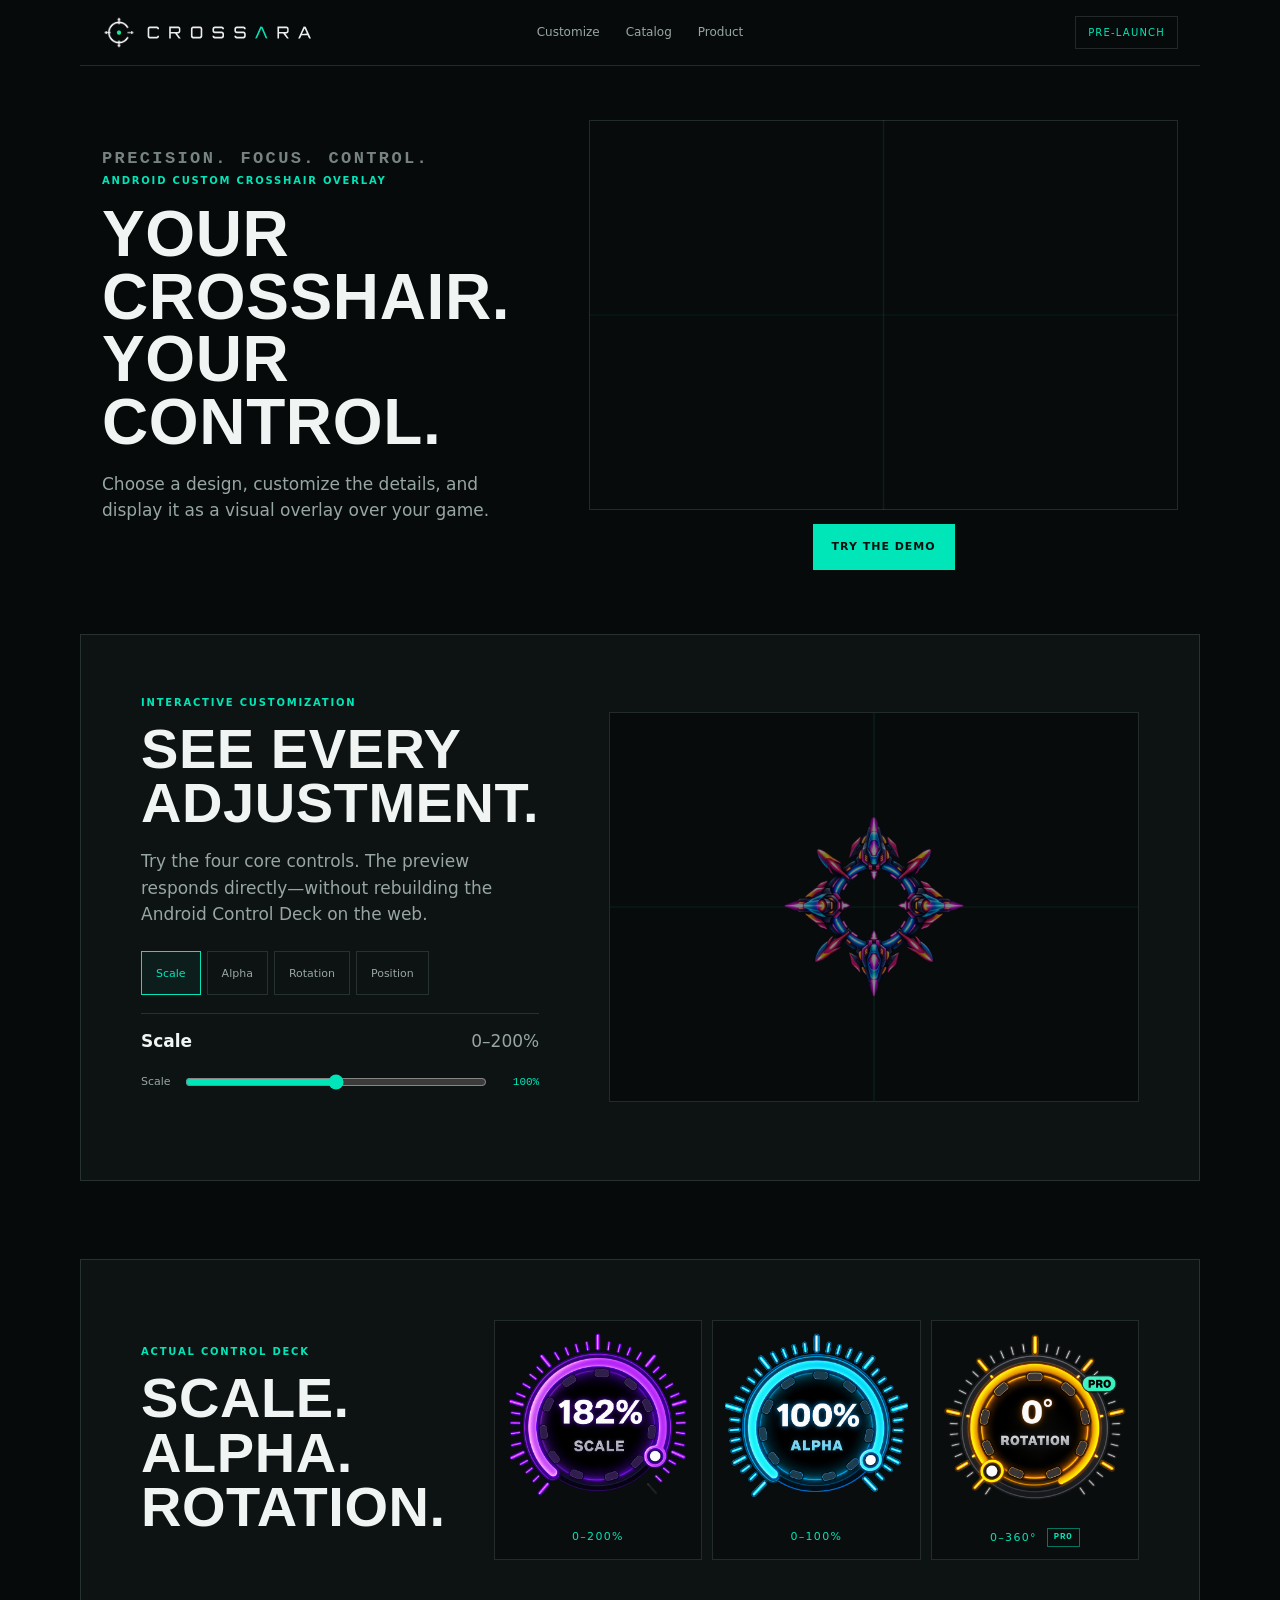
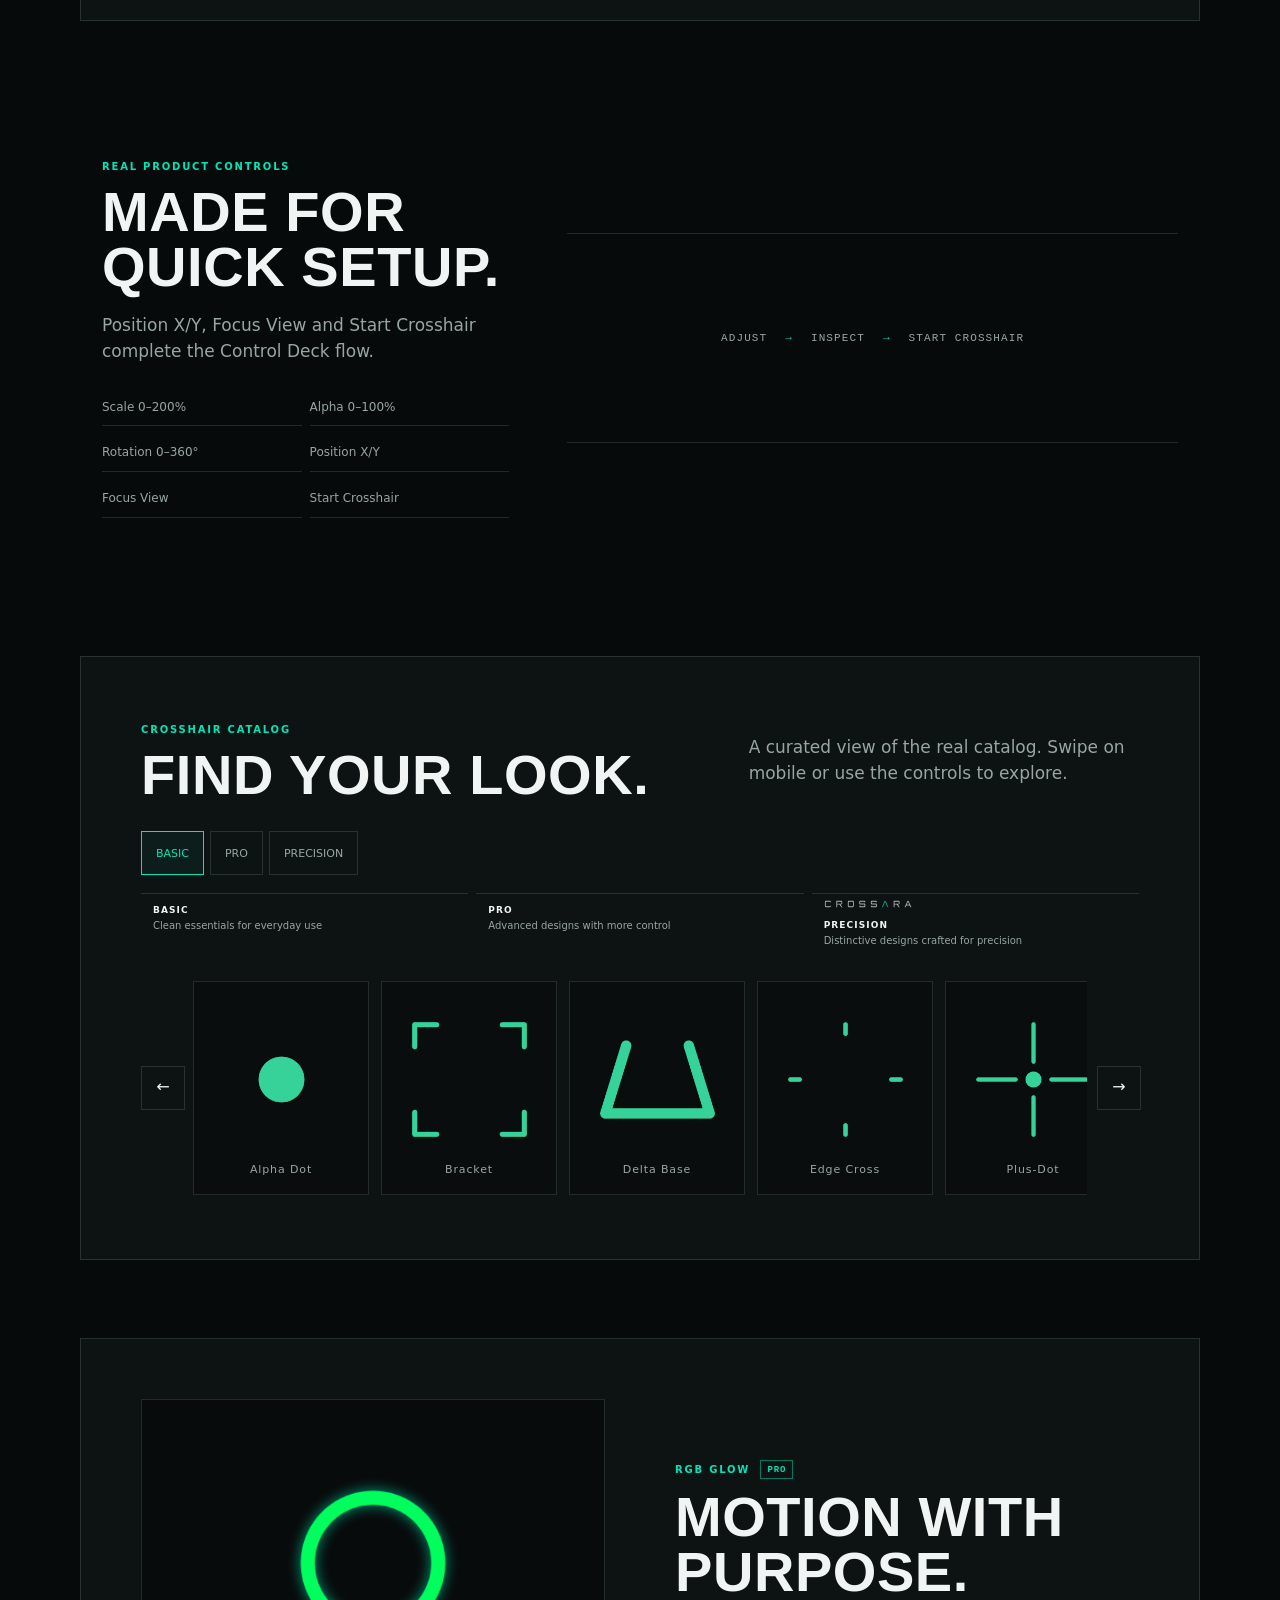
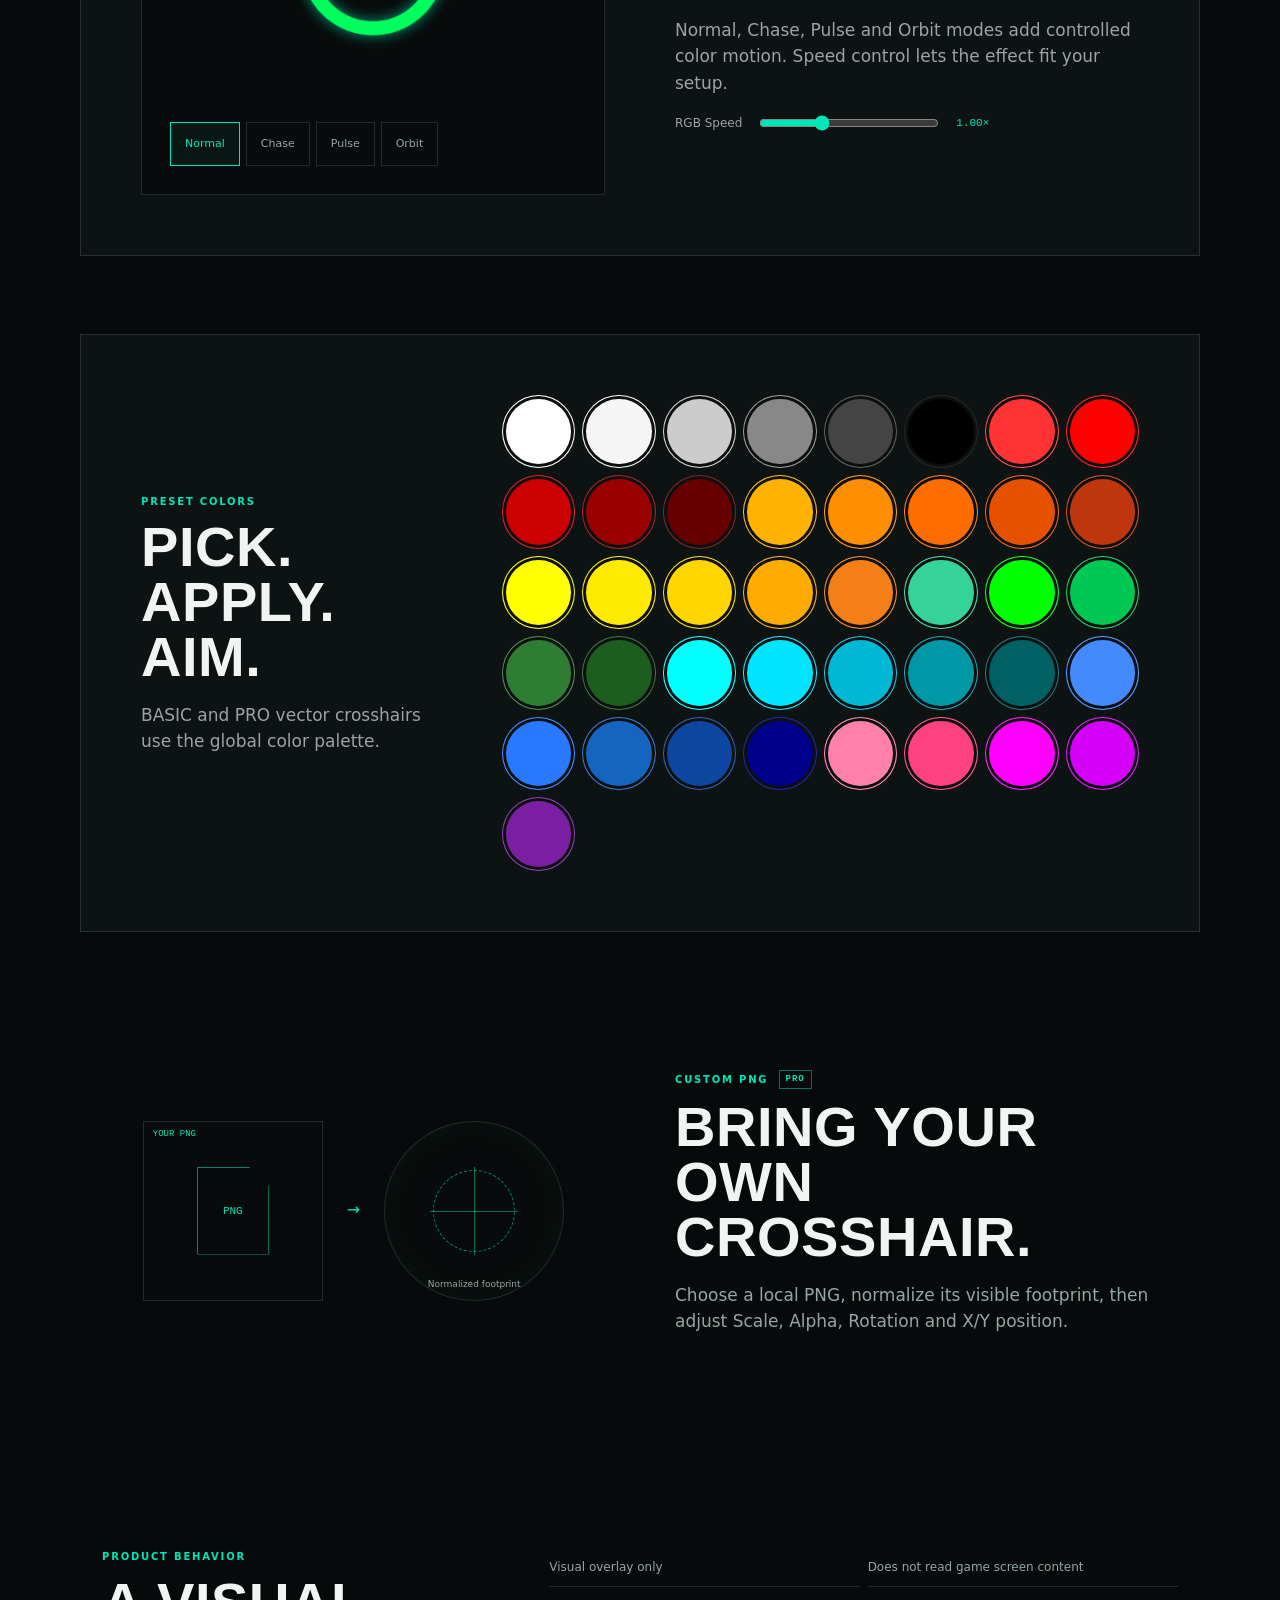
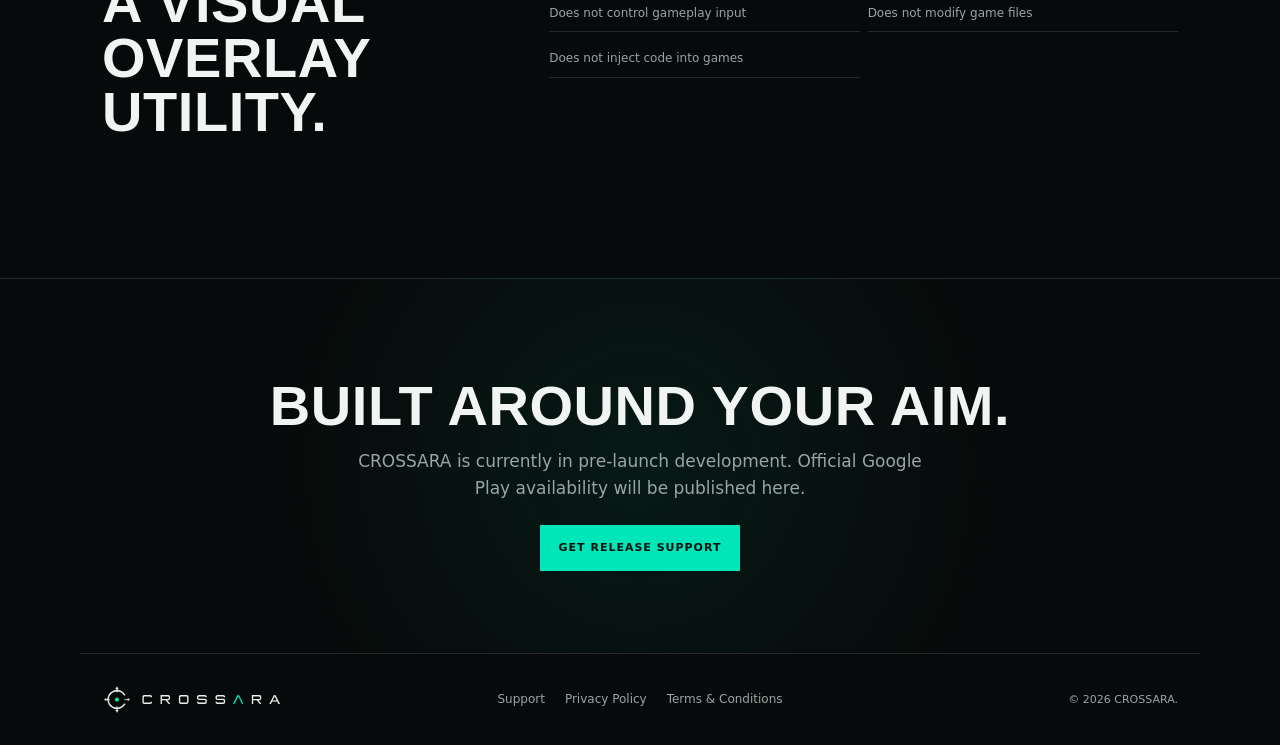
==== index.html @ eb6c9211 "Match catalog microcopy to app and add Precision brand accent" ====
<!doctype html><html lang="en"><head><meta charset="utf-8"><meta name="viewport" content="width=device-width,initial-scale=1"><meta name="description" content="CROSSARA is an Android custom crosshair overlay with BASIC, PRO and PRECISION designs, visual customization, RGB Glow and Custom PNG support."><meta name="theme-color" content="#070a0a"><meta property="og:title" content="CROSSARA — Custom crosshair overlay for Android"><meta property="og:description" content="Choose a crosshair. Customize it. Display it as an Android visual overlay."><meta property="og:type" content="website"><meta property="og:url" content="https://crossara.app/"><meta property="og:image" content="https://crossara.app/assets/crossara-og-1200x630.png"><link rel="canonical" href="https://crossara.app/"><link rel="icon" href="assets/crossara-favicon.svg" type="image/svg+xml"><link rel="apple-touch-icon" href="assets/crossara-favicon-180.png"><link rel="stylesheet" href="assets/site.css"><style>.tier-guide .precision-tier{position:relative;padding-top:25px}.tier-guide .precision-tier .precision-mini-wordmark{position:absolute;top:6px;left:12px;width:88px;height:auto;opacity:.72;filter:none}@media(max-width:600px){.tier-guide .precision-tier{padding-top:28px;align-items:baseline}.tier-guide .precision-tier .precision-mini-wordmark{top:6px;left:4px;width:82px}}</style><script src="assets/site.js" defer></script><title>CROSSARA — Android Custom Crosshair Overlay</title></head><body>
<a class="skip-link" href="#main">Skip to content</a><header class="site-header"><a class="brand" href="index.html" aria-label="CROSSARA home"><img class="app-icon" src="assets/crossara-app-icon-512.png" alt=""><img src="assets/crossara-navbar-wordmark.svg" alt="CROSSARA"></a><nav aria-label="Main navigation"><a href="#demo">Customize</a><a href="#catalog">Catalog</a><a href="#proof">Product</a></nav><a class="header-cta" href="#release">Pre-launch</a></header>
<main id="main"><section class="hero"><div class="hero-copy"><p class="brand-saying">Precision. Focus. Control.</p><p class="eyebrow">Android custom crosshair overlay</p><h1>Your crosshair.<br>Your control.</h1><p>Choose a design, customize the details, and display it as a visual overlay over your game.</p></div><div class="hero-product"><div class="falling-stage motion-region" aria-label="A calm showcase of CROSSARA BASIC, PRO and PRECISION crosshairs"><img class="fall f1" src="assets/catalog/basic-alpha-dot.png" alt="Alpha Dot"><img class="fall f2" src="assets/catalog/pro-aero-chevron.png" alt="Aero-Chevron"><img class="fall precision-fall f3" src="assets/showcase/precision-astra-256.png" alt="Astra"><img class="fall f4" src="assets/catalog/basic-bracket.png" alt="Bracket"><img class="fall f5" src="assets/catalog/pro-chrome-ring.png" alt="Chrome Ring"><img class="fall f6" src="assets/catalog/basic-edge-cross.png" alt="Edge Cross"><img class="fall precision-fall f7" src="assets/showcase/precision-arcus-256.png" alt="Arcus"><img class="fall f8" src="assets/catalog/pro-compass.png" alt="Compass"><img class="fall f9" src="assets/catalog/basic-plus-dot.png" alt="Plus-Dot"><img class="fall f10" src="assets/catalog/pro-diamond-flux.png" alt="Diamond Flux"><img class="fall precision-fall f11" src="assets/showcase/precision-pulse-256.png" alt="Pulse"><img class="fall f12" src="assets/catalog/basic-reflex-ring.png" alt="Reflex Ring"></div><a class="button hero-demo" href="#demo">Try the demo</a></div></section>

<section class="demo section" id="demo"><div class="section-copy"><p class="eyebrow">Interactive customization</p><h2>See every adjustment.</h2><p>Try the four core controls. The preview responds directly—without rebuilding the Android Control Deck on the web.</p><div class="demo-tabs" role="tablist" aria-label="Customization controls"><button class="active" data-demo="scale" role="tab" aria-selected="true">Scale</button><button data-demo="alpha" role="tab" aria-selected="false">Alpha</button><button data-demo="rotation" role="tab" aria-selected="false">Rotation</button><button data-demo="position" role="tab" aria-selected="false">Position</button></div><p class="demo-readout" aria-live="polite"><strong>Scale</strong><span class="demo-readout-actions"><span class="demo-readout-value">100%</span><button class="position-reset" type="button" hidden>RESET</button></span></p><div class="demo-controls"><label data-control="scale"><span>Scale</span><input type="range" min="0" max="200" value="100" aria-label="Crosshair scale"><output>100%</output></label><label data-control="alpha" hidden><span>Alpha</span><input type="range" min="0" max="100" value="50" aria-label="Crosshair alpha"><output>50%</output></label><label data-control="rotation" hidden><span>Rotation</span><input type="range" min="0" max="360" value="0" aria-label="Crosshair rotation"><output>0°</output></label><div class="position-controls" data-control="position" hidden aria-label="Crosshair position controls"><button data-move="up" aria-label="Move crosshair up">↑</button><button data-move="left" aria-label="Move crosshair left">←</button><button data-move="down" aria-label="Move crosshair down">↓</button><button data-move="right" aria-label="Move crosshair right">→</button></div></div></div><div class="demo-stage"><div class="demo-axis"></div><img id="demo-crosshair" src="assets/product/astra.png" alt="Astra crosshair customization preview"></div></section>

<section class="dial-showcase section" aria-labelledby="dial-title"><div><p class="eyebrow">Actual Control Deck</p><h2 id="dial-title">Scale. Alpha. Rotation.</h2></div><div class="proof-crops"><figure><img src="assets/product/control-scale.png" alt="CROSSARA Scale control" loading="lazy"><figcaption>0–200%</figcaption></figure><figure><img src="assets/product/control-alpha.png" alt="CROSSARA Alpha control" loading="lazy"><figcaption>0–100%</figcaption></figure><figure><img src="assets/product/control-rotation.png" alt="CROSSARA Rotation control" loading="lazy"><figcaption>0–360° <span class="tier-badge">PRO</span></figcaption></figure></div></section>

<section class="proof section" id="proof"><div class="proof-copy"><p class="eyebrow">Real product controls</p><h2>Made for quick setup.</h2><p>Position X/Y, Focus View and Start Crosshair complete the Control Deck flow.</p><ul><li>Scale 0–200%</li><li>Alpha 0–100%</li><li>Rotation 0–360°</li><li>Position X/Y</li><li>Focus View</li><li>Start Crosshair</li></ul></div><div class="setup-path" aria-label="Control Deck setup flow"><span>Adjust</span><i>→</i><span>Inspect</span><i>→</i><span>Start Crosshair</span></div></section>

<section class="catalog section" id="catalog"><div class="compact-head"><div><p class="eyebrow">Crosshair catalog</p><h2>Find your look.</h2></div><p>A curated view of the real catalog. Swipe on mobile or use the controls to explore.</p></div><div class="catalog-tabs" role="tablist" aria-label="Crosshair categories"><button class="active" data-family="basic" role="tab" aria-selected="true">BASIC</button><button data-family="pro" role="tab">PRO</button><button data-family="precision" role="tab">PRECISION</button></div><div class="tier-guide" aria-label="CROSSARA capability levels"><span><strong>BASIC</strong> Clean essentials for everyday use</span><span><strong>PRO</strong> Advanced designs with more control</span><span class="precision-tier"><img class="precision-mini-wordmark" src="assets/crossara-navbar-wordmark.svg" alt="" aria-hidden="true"><strong>PRECISION</strong> Distinctive designs crafted for precision</span></div><div class="gallery-shell"><button class="gallery-arrow prev" aria-label="Previous crosshair">←</button><div class="gallery" id="gallery" tabindex="0"></div><button class="gallery-arrow next" aria-label="Next crosshair">→</button></div></section>

<section class="rgb section"><div class="rgb-preview motion-region"><div class="rgb-orbit" data-mode="normal"><canvas class="rgb-canvas" width="192" height="192" role="img" aria-label="PRO Chrome Ring demonstrating RGB Normal mode"></canvas></div><div class="mode-list" aria-label="RGB Glow modes"><button class="active" data-rgb="normal">Normal</button><button data-rgb="chase">Chase</button><button data-rgb="pulse">Pulse</button><button data-rgb="orbit">Orbit</button></div></div><div class="section-copy"><p class="eyebrow">RGB Glow <span class="tier-badge">PRO</span></p><h2>Motion with purpose.</h2><p>Normal, Chase, Pulse and Orbit modes add controlled color motion. Speed control lets the effect fit your setup.</p><label class="speed">RGB Speed <input type="range" min="50" max="200" step="25" value="100" aria-label="RGB animation speed"><output>1.00×</output></label></div></section>

<section class="palette section"><div class="section-copy"><p class="eyebrow">Preset Colors</p><h2>Pick. Apply. Aim.</h2><p>BASIC and PRO vector crosshairs use the global color palette.</p></div><div class="palette-grid" aria-label="CROSSARA preset color palette"></div></section>

<section class="custom section"><div class="custom-visual"><div class="png-frame"><span>YOUR PNG</span><div class="png-file" aria-hidden="true">PNG</div></div><span class="transfer">→</span><div class="overlay-frame"><div class="footprint" aria-hidden="true"></div><span>Normalized footprint</span></div></div><div class="section-copy"><p class="eyebrow">Custom PNG <span class="tier-badge">PRO</span></p><h2>Bring your own crosshair.</h2><p>Choose a local PNG, normalize its visible footprint, then adjust Scale, Alpha, Rotation and X/Y position.</p></div></section>

<section class="trust section"><div><p class="eyebrow">Product behavior</p><h2>A visual overlay utility.</h2></div><ul><li>Visual overlay only</li><li>Does not read game screen content</li><li>Does not control gameplay input</li><li>Does not modify game files</li><li>Does not inject code into games</li></ul></section>
<section class="release" id="release"><h2>Built around your aim.</h2><p>CROSSARA is currently in pre-launch development. Official Google Play availability will be published here.</p><a class="button" href="support.html">Get release support</a></section></main>
<footer class="site-footer"><a class="footer-brand" href="index.html" aria-label="CROSSARA home"><img class="app-icon" src="assets/crossara-app-icon-512.png" alt=""><img src="assets/crossara-navbar-wordmark.svg" alt="CROSSARA"></a><div><a href="support.html">Support</a><a href="privacy.html">Privacy Policy</a><a href="terms.html">Terms &amp; Conditions</a></div><p>© 2026 CROSSARA.</p></footer></body></html>
---- assets/site.css ----
:root{color-scheme:dark;--bg:#070a0a;--panel:#0d1212;--panel2:#111818;--mint:#00e6b8;--text:#f0f5f4;--muted:#98a6a3;--line:rgba(214,255,247,.13);--max:1120px}*{box-sizing:border-box}html{scroll-behavior:smooth}body{margin:0;background:var(--bg);color:var(--text);font-family:ui-sans-serif,system-ui,-apple-system,"Segoe UI",sans-serif;line-height:1.55}body:before{content:"";position:fixed;inset:0;pointer-events:none;opacity:.2;background-image:linear-gradient(rgba(255,255,255,.016) 1px,transparent 1px),linear-gradient(90deg,rgba(255,255,255,.016) 1px,transparent 1px);background-size:56px 56px}a{color:inherit}.skip-link{position:absolute;left:-999px;top:10px;background:var(--mint);color:#03110d;padding:9px 12px;z-index:30}.skip-link:focus{left:10px}.site-header{height:66px;max-width:var(--max);margin:auto;padding:0 22px;display:grid;grid-template-columns:1fr auto 1fr;align-items:center;border-bottom:1px solid var(--line);position:relative;z-index:10}.brand{display:flex;width:max-content}.brand img{width:166px}.site-header nav{display:flex;gap:26px}.site-header nav a,.site-footer a{text-decoration:none;color:var(--muted);font-size:12px}.site-header nav a:hover,.site-footer a:hover{color:var(--mint)}.header-cta{justify-self:end;text-decoration:none;border:1px solid var(--line);padding:8px 12px;font-size:10px;text-transform:uppercase;letter-spacing:.12em;color:var(--mint)}main{overflow:hidden}.hero{max-width:var(--max);margin:auto;padding:54px 22px 64px;display:grid;grid-template-columns:.85fr 1.15fr;gap:52px;align-items:center}.hero-copy{max-width:500px}.eyebrow{margin:0 0 11px;color:var(--mint);font-size:10px;font-weight:800;letter-spacing:.18em;text-transform:uppercase}.hero h1,.section h2,.release h2,.legal-hero h1{margin:0;font-family:"Arial Narrow",Impact,ui-sans-serif,sans-serif;text-transform:uppercase;line-height:.98;letter-spacing:.01em}.hero h1{font-size:clamp(44px,5vw,68px)}.hero-copy>p:not(.eyebrow),.section-copy>p:not(.eyebrow),.compact-head>p,.proof-copy>p:not(.eyebrow),.release>p{color:var(--muted);font-size:17px}.button{display:inline-flex;min-height:46px;align-items:center;justify-content:center;background:var(--mint);color:#04110e;text-decoration:none;padding:0 19px;font-size:11px;font-weight:850;text-transform:uppercase;letter-spacing:.09em}.hero-product{position:relative;min-height:450px;display:grid;place-items:center}.target-grid{position:absolute;inset:2%;border:1px solid var(--line);background:linear-gradient(90deg,transparent 49.8%,rgba(0,230,184,.16) 50%,transparent 50.2%),linear-gradient(transparent 49.8%,rgba(0,230,184,.16) 50%,transparent 50.2%)}.target-grid:before,.target-grid:after{content:"";position:absolute;border:1px solid rgba(0,230,184,.12);border-radius:50%;inset:13%}.target-grid:after{inset:31%}.hero-product img{width:min(68%,370px);z-index:1;filter:drop-shadow(0 0 20px rgba(70,242,255,.15))}.hero-product span{position:absolute;left:7%;bottom:6%;font:10px ui-monospace,monospace;letter-spacing:.15em;color:var(--mint)}.section{max-width:var(--max);margin:0 auto 96px;padding:66px;border:1px solid var(--line);background:var(--panel)}.section h2,.release h2{font-size:clamp(34px,4.5vw,56px)}.demo{display:grid;grid-template-columns:.85fr 1.15fr;gap:70px;align-items:center}.demo-tabs,.catalog-tabs,.mode-list{display:flex;gap:6px;flex-wrap:wrap;margin-top:24px}button{font:inherit}.demo-tabs button,.catalog-tabs button,.mode-list button{min-height:42px;border:1px solid var(--line);background:transparent;color:var(--muted);padding:0 14px;font-size:11px;cursor:pointer}.demo-tabs button.active,.catalog-tabs button.active,.mode-list button.active{border-color:var(--mint);color:var(--mint);background:rgba(0,230,184,.05)}.demo-readout{display:flex;justify-content:space-between;border-top:1px solid var(--line);padding-top:14px;margin-top:18px;color:var(--muted);font-size:12px}.demo-readout strong{color:var(--text)}.demo-stage{height:390px;position:relative;display:grid;place-items:center;background:#080b0b;border:1px solid var(--line);overflow:hidden}.demo-axis{position:absolute;inset:0;background:linear-gradient(90deg,transparent 49.8%,rgba(0,230,184,.13) 50%,transparent 50.2%),linear-gradient(transparent 49.8%,rgba(0,230,184,.13) 50%,transparent 50.2%)}.demo-stage img{width:180px;z-index:1;transition:transform .6s ease,opacity .5s ease}.demo-stage img.demo-scale{transform:scale(1.42)}.demo-stage img.demo-alpha{opacity:.28}.demo-stage img.demo-rotation{transform:rotate(135deg)}.demo-stage img.demo-position{transform:translate(70px,-52px)}.compact-head{display:grid;grid-template-columns:1fr .7fr;gap:50px;align-items:end}.catalog-tabs{margin:28px 0 18px}.gallery-shell{display:grid;grid-template-columns:42px 1fr 42px;gap:10px;align-items:center}.gallery{display:flex;gap:12px;overflow-x:auto;scroll-snap-type:x mandatory;scrollbar-width:none;padding:4px}.gallery::-webkit-scrollbar{display:none}.crosshair-card{flex:0 0 180px;height:220px;scroll-snap-align:start;display:grid;grid-template-rows:1fr auto;place-items:center;background:#090d0d;border:1px solid var(--line);padding:18px;transition:border-color .2s}.crosshair-card:hover,.crosshair-card:focus-within{border-color:rgba(0,230,184,.55)}.crosshair-card img{width:135px;height:135px;object-fit:contain}.crosshair-card span{font-size:11px;letter-spacing:.08em;color:var(--muted)}.gallery-arrow{width:42px;height:42px;border:1px solid var(--line);background:transparent;color:var(--text);cursor:pointer}.gallery-arrow:hover{border-color:var(--mint);color:var(--mint)}.proof{display:grid;grid-template-columns:.75fr 1.25fr;gap:58px;align-items:center}.proof-copy ul,.trust ul{list-style:none;padding:0;margin:24px 0 0;display:grid;grid-template-columns:repeat(2,1fr);gap:8px}.proof-copy li,.trust li{padding:9px 0;border-bottom:1px solid var(--line);font-size:12px;color:var(--muted)}.proof-crops{display:grid;grid-template-columns:repeat(3,1fr);gap:10px}.proof-crops figure{margin:0;background:#090d0d;border:1px solid var(--line);padding:12px;text-align:center}.proof-crops img{width:100%;aspect-ratio:1;object-fit:cover}.proof-crops figcaption{font-size:10px;letter-spacing:.12em;text-transform:uppercase;color:var(--muted);margin-top:5px}.rgb,.custom{display:grid;grid-template-columns:1fr 1fr;gap:70px;align-items:center}.rgb-preview{background:#080b0b;border:1px solid var(--line);padding:28px}.rgb-orbit{--speed:3s;height:270px;display:grid;place-items:center}.rgb-orbit img{width:170px;filter:drop-shadow(0 0 10px var(--mint))}.rgb-orbit[data-mode=pulse] img{animation:pulse var(--speed) ease-in-out infinite}.rgb-orbit[data-mode=orbit] img{animation:orbit var(--speed) linear infinite}.rgb-orbit[data-mode=chase] img{animation:chase var(--speed) linear infinite}.speed{display:flex;gap:15px;align-items:center;color:var(--muted);font-size:12px}.speed input{accent-color:var(--mint);width:180px}.custom-visual{min-height:260px;display:flex;align-items:center;justify-content:center;gap:24px}.png-frame,.overlay-frame{width:180px;height:180px;border:1px solid var(--line);display:grid;place-items:center;position:relative;background:#080b0b}.png-frame>span{position:absolute;left:9px;top:7px;color:var(--mint);font:9px ui-monospace,monospace}.png-frame img,.overlay-frame img{width:105px}.overlay-frame{border-radius:50%;box-shadow:inset 0 0 30px rgba(0,230,184,.05)}.transfer{color:var(--mint)}.trust{display:grid;grid-template-columns:.75fr 1.25fr;gap:70px;align-items:start}.trust ul{margin:0}.release{text-align:center;padding:82px 22px;border-top:1px solid var(--line);background:radial-gradient(circle,rgba(0,230,184,.07),transparent 55%)}.release img{width:min(430px,80%)}.release h2{margin-top:18px}.release>p{max-width:580px;margin:14px auto 24px}.site-footer{max-width:var(--max);margin:auto;padding:32px 22px;display:grid;grid-template-columns:1fr auto 1fr;align-items:center;border-top:1px solid var(--line)}.site-footer img{width:140px}.site-footer div{display:flex;gap:20px}.site-footer p{margin:0;text-align:right;font-size:11px;color:var(--muted)}
.legal-shell{max-width:880px;margin:auto;padding:48px 22px 90px}.legal-hero{padding:28px 0 34px;border-bottom:1px solid var(--line)}.legal-hero h1{font-size:clamp(38px,6vw,64px)}.legal-meta{color:var(--muted);font-size:13px}.legal-content{max-width:750px;padding-top:26px}.legal-content h2{font-size:22px;margin:38px 0 8px}.legal-content p,.legal-content li{color:var(--muted)}.legal-content strong{color:var(--text)}.legal-content a{color:var(--mint)}.notice{padding:18px 20px;border-left:3px solid var(--mint);background:var(--panel)}.support-grid{display:grid;grid-template-columns:repeat(2,1fr);gap:14px;margin:28px 0}.support-card{padding:24px;border:1px solid var(--line);background:var(--panel)}.support-card h2{margin:0 0 7px}.support-card p{margin:0 0 15px}.back-link{display:inline-block;color:var(--muted);text-decoration:none;margin-bottom:22px}
@keyframes pulse{50%{transform:scale(.84);opacity:.6}}@keyframes orbit{to{transform:rotate(360deg)}}@keyframes chase{50%{filter:drop-shadow(10px 0 14px #ff3cc7) drop-shadow(-10px 0 14px #3cf2ff)}}
@media(max-width:820px){.site-header{position:sticky;top:0;background:rgba(7,10,10,.94);backdrop-filter:blur(10px)}.site-header nav{display:none}.hero{grid-template-columns:1fr;gap:20px;padding-top:44px}.hero-copy{max-width:620px}.hero-product{min-height:390px}.demo,.proof,.rgb,.custom,.trust{grid-template-columns:1fr;gap:34px}.compact-head{grid-template-columns:1fr;gap:8px}.section{margin:0 16px 66px;padding:42px}.proof-crops{order:-1}.rgb-preview{order:-1}.gallery-shell{grid-template-columns:1fr}.gallery-arrow{display:none}.site-footer{grid-template-columns:1fr;text-align:center;gap:18px}.site-footer img{margin:auto}.site-footer div{justify-content:center}.site-footer p{text-align:center}}
@media(max-width:600px){.site-header{height:58px;padding:0 16px;grid-template-columns:1fr auto}.brand img{width:142px}.header-cta{font-size:9px;padding:7px 9px}.hero{padding:32px 18px 44px}.hero h1{font-size:32px}.hero-copy>p:not(.eyebrow){font-size:15px}.hero-product{min-height:300px}.hero-product img{width:min(66%,230px)}.section{margin:0 12px 44px;padding:26px 20px}.section h2,.release h2{font-size:30px}.section-copy>p:not(.eyebrow),.compact-head>p,.proof-copy>p:not(.eyebrow){font-size:15px}.demo-stage{height:260px}.demo-stage img{width:120px}.demo-stage img.demo-position{transform:translate(42px,-30px)}.demo-tabs{display:grid;grid-template-columns:repeat(4,1fr);gap:4px}.demo-tabs button{padding:0 5px;font-size:10px}.catalog-tabs{display:grid;grid-template-columns:repeat(3,1fr)}.catalog-tabs button{padding:0 6px}.gallery{margin-inline:-20px;padding-inline:20px}.crosshair-card{flex-basis:145px;height:180px;padding:12px}.crosshair-card img{width:108px;height:108px}.proof-crops{grid-template-columns:repeat(3,150px);overflow-x:auto;scroll-snap-type:x mandatory;margin-inline:-20px;padding-inline:20px}.proof-crops figure{scroll-snap-align:start}.proof-copy ul{grid-template-columns:1fr 1fr}.rgb-orbit{height:220px}.rgb-orbit img{width:140px}.rgb-preview{padding:18px}.mode-list{display:grid;grid-template-columns:repeat(4,1fr)}.mode-list button{padding:0 5px}.custom-visual{min-height:190px;gap:10px}.png-frame,.overlay-frame{width:125px;height:125px}.png-frame img,.overlay-frame img{width:75px}.trust{gap:18px}.trust ul{grid-template-columns:1fr}.release{padding:58px 20px}.support-grid{grid-template-columns:1fr}.legal-shell{padding-top:32px}.legal-hero h1{font-size:36px}}
/* Final polish: tactile controls, quieter framing, and tighter rhythm. */
a:focus-visible,button:focus-visible,input:focus-visible{outline:2px solid var(--mint);outline-offset:3px}
.section{margin-bottom:78px;padding:60px}.proof,.custom,.trust{border:0;background:transparent;padding-inline:22px}
.demo-tabs button,.catalog-tabs button,.mode-list button{min-height:44px;transition:border-color .18s ease,color .18s ease,background-color .18s ease,transform .12s ease}.demo-tabs button:active,.catalog-tabs button:active,.mode-list button:active,.gallery-arrow:active{transform:translateY(1px)}
.demo-stage img{transition:transform .38s cubic-bezier(.2,.75,.25,1),opacity .3s ease}
.crosshair-card{flex-basis:176px;height:214px;padding:16px;transition:border-color .18s ease,transform .18s ease}.crosshair-card:hover{transform:translateY(-2px)}
.gallery-arrow{width:44px;height:44px;transition:border-color .18s ease,color .18s ease,transform .12s ease}
.rgb-orbit img{filter:drop-shadow(0 0 7px rgba(0,230,184,.8));will-change:transform,filter,opacity}
@media(max-width:820px){.section{margin-bottom:56px;padding:40px}.proof,.custom,.trust{padding-inline:22px}}
@media(max-width:600px){.section{margin-bottom:38px;padding:25px 20px}.proof,.custom,.trust{margin-bottom:34px;padding-inline:8px}.crosshair-card{flex-basis:145px;height:180px;padding:12px}}
.proof-crops{scrollbar-width:none}.proof-crops::-webkit-scrollbar{display:none}
/* Product-accuracy pass. */
.brand{align-items:center;gap:10px}.brand .app-icon{width:34px;height:auto}.brand-saying{margin:0 0 5px;color:var(--text);font:600 11px ui-monospace,monospace;letter-spacing:.14em;text-transform:uppercase;opacity:.78}.hero-copy .brand-saying+.eyebrow{margin-bottom:14px}.hero-product{display:flex;flex-direction:column;gap:14px}.falling-stage{position:relative;width:100%;height:390px;overflow:hidden;border:1px solid var(--line);background:linear-gradient(90deg,transparent 49.8%,rgba(0,230,184,.1) 50%,transparent 50.2%),linear-gradient(transparent 49.8%,rgba(0,230,184,.1) 50%,transparent 50.2%),#080b0b}.fall{position:absolute;top:-100px;width:var(--size);height:var(--size);object-fit:contain;animation:fall var(--duration) linear infinite;animation-delay:var(--delay);will-change:transform}.precision-fall{filter:drop-shadow(0 0 8px rgba(70,242,255,.18))}.f1{left:5%;--size:42px;--duration:26s;--delay:-20s}.f2{left:18%;--size:62px;--duration:31s;--delay:-7s}.f3{left:33%;--size:74px;--duration:35s;--delay:-25s}.f4{left:48%;--size:48px;--duration:28s;--delay:-13s}.f5{left:65%;--size:66px;--duration:33s;--delay:-30s}.f6{left:84%;--size:40px;--duration:27s;--delay:-4s}.f7{left:8%;--size:68px;--duration:34s;--delay:-11s}.f8{left:25%;--size:58px;--duration:29s;--delay:-23s}.f9{left:42%;--size:38px;--duration:25s;--delay:-3s}.f10{left:57%;--size:64px;--duration:32s;--delay:-17s}.f11{left:74%;--size:72px;--duration:36s;--delay:-9s}.f12{left:88%;--size:45px;--duration:30s;--delay:-27s}.hero-demo{flex:none}.motion-region.is-paused .fall{animation-play-state:paused!important}@keyframes fall{from{transform:translate3d(0,0,0) rotate(-2deg)}to{transform:translate3d(0,590px,0) rotate(2deg)}}
.dial-showcase{display:grid;grid-template-columns:.55fr 1.45fr;gap:48px;align-items:center}.dial-showcase .proof-crops{order:initial}.dial-showcase .proof-crops figcaption{font-size:11px;color:var(--mint)}.tier-badge{display:inline-flex;align-items:center;min-height:19px;margin-left:5px;padding:1px 6px;border:1px solid rgba(0,230,184,.48);color:var(--mint);font:800 9px ui-monospace,monospace;letter-spacing:.1em;vertical-align:middle}.proof{grid-template-columns:.8fr 1.2fr}.setup-path{min-height:210px;border-block:1px solid var(--line);display:flex;align-items:center;justify-content:center;gap:18px;color:var(--muted);font:11px ui-monospace,monospace;letter-spacing:.1em;text-transform:uppercase}.setup-path i{color:var(--mint);font-style:normal}.catalog{margin-top:0}.tier-guide{display:grid;grid-template-columns:repeat(3,1fr);gap:8px;margin:0 0 18px}.tier-guide span{padding:10px 12px;border-top:1px solid var(--line);color:var(--muted);font-size:10px}.tier-guide strong{display:block;color:var(--text);font-size:9px;letter-spacing:.12em}
@property --rgb-angle{syntax:"<angle>";inherits:false;initial-value:0deg}.rgb-orbit{--rgb-duration:4s;position:relative}.rgb-reticle{width:170px;height:170px;background:#00e6b8;mask:url("catalog/pro-chrome-ring.png") center/contain no-repeat;-webkit-mask:url("catalog/pro-chrome-ring.png") center/contain no-repeat;filter:drop-shadow(0 0 4px rgba(0,230,184,.6));animation:rgb-normal var(--rgb-duration) linear infinite}.rgb-orbit[data-mode=normal] .rgb-reticle{animation-name:rgb-normal}.rgb-orbit[data-mode=chase] .rgb-reticle{background:repeating-linear-gradient(135deg,#ff1744 0 12%,#ffea00 22%,#00e676 36%,#00e5ff 50%,#2979ff 64%,#d500f9 78%,#ff1744 100%);background-size:220% 220%;animation-name:rgb-chase}.rgb-orbit[data-mode=pulse] .rgb-reticle{animation-name:rgb-pulse}.rgb-orbit[data-mode=orbit] .rgb-reticle{background:conic-gradient(from var(--rgb-angle),#ff1744,#ffea00,#00e676,#00e5ff,#2979ff,#d500f9,#ff1744);animation-name:rgb-orbit-gradient}.rgb-orbit[data-mode=pulse] img,.rgb-orbit[data-mode=orbit] img,.rgb-orbit[data-mode=chase] img{animation:none}.speed{flex-wrap:wrap}.speed output{min-width:48px;color:var(--mint);font:11px ui-monospace,monospace}@keyframes rgb-normal{to{filter:hue-rotate(360deg) drop-shadow(0 0 4px rgba(0,230,184,.6))}}@keyframes rgb-chase{from{background-position:-120% -120%}to{background-position:120% 120%}}@keyframes rgb-pulse{0%,100%{opacity:.875;filter:hue-rotate(0deg) drop-shadow(0 0 4px rgba(0,230,184,.55))}25%{opacity:1}50%{opacity:.875;filter:hue-rotate(180deg) drop-shadow(0 0 4px rgba(0,230,184,.55))}75%{opacity:.75}100%{filter:hue-rotate(360deg) drop-shadow(0 0 4px rgba(0,230,184,.55))}}@keyframes rgb-orbit-gradient{to{--rgb-angle:360deg}}
.palette{display:grid;grid-template-columns:.65fr 1.35fr;gap:54px;align-items:center}.palette-grid{display:grid;grid-template-columns:repeat(8,1fr);gap:7px}.palette-grid span{aspect-ratio:1;border-radius:50%;background:var(--swatch);border:1px solid rgba(255,255,255,.16);box-shadow:inset 0 0 0 3px #0b0f0f;transition:transform .15s ease}.palette-grid span:hover{transform:scale(1.12)}
.png-file{width:72px;height:88px;border:1px solid rgba(0,230,184,.55);display:grid;place-items:center;color:var(--mint);font:11px ui-monospace,monospace;clip-path:polygon(0 0,72% 0,100% 22%,100% 100%,0 100%)}.footprint{width:82px;height:82px;border:1px dashed rgba(0,230,184,.6);border-radius:50%;position:relative}.footprint:before,.footprint:after{content:"";position:absolute;background:rgba(0,230,184,.45)}.footprint:before{width:1px;height:110%;left:50%;top:-5%}.footprint:after{height:1px;width:110%;left:-5%;top:50%}.overlay-frame>span{position:absolute;bottom:8px;font-size:9px;color:var(--muted)}
@media(max-width:820px){.dial-showcase,.palette{grid-template-columns:1fr;gap:28px}.dial-showcase .proof-crops{order:initial}.proof{grid-template-columns:1fr}.setup-path{min-height:120px}.falling-stage{height:340px}}
@media(max-width:600px){.brand{gap:8px}.brand .app-icon{width:30px;height:auto}.brand img:not(.app-icon){width:122px}.brand-saying{margin-bottom:3px;font-size:9px}.hero-copy .brand-saying+.eyebrow{margin-bottom:10px}.hero-product{gap:12px}.falling-stage{height:260px}.fall{--size:42px}.f2,.f5,.f8{--size:52px}.f3,.f7,.f11{--size:58px}.f10,.f11,.f12{display:none}@keyframes fall{from{transform:translate3d(0,0,0)}to{transform:translate3d(0,460px,0)}}.dial-showcase{padding-inline:20px}.dial-showcase .proof-crops{margin-inline:-20px}.setup-path{min-height:92px;gap:9px;font-size:9px}.tier-guide{grid-template-columns:1fr;gap:0}.tier-guide span{display:flex;gap:8px;align-items:baseline;padding:7px 4px}.tier-guide strong{min-width:74px}.palette-grid{grid-template-columns:repeat(8,1fr);gap:4px}.palette-grid span{box-shadow:inset 0 0 0 2px #0b0f0f}.rgb-reticle{width:140px;height:140px}.png-file{width:56px;height:68px}.footprint{width:64px;height:64px}}
.hero-product .fall{width:var(--size);height:var(--size);filter:none;z-index:1}.rgb-canvas{width:170px;height:170px;filter:drop-shadow(0 0 7px rgba(0,230,184,.65))}@media(max-width:600px){.rgb-canvas{width:140px;height:140px}}
@media(prefers-reduced-motion:reduce){html{scroll-behavior:auto}.demo-stage img{transition:none}.fall{animation:none;top:auto}.f1{top:10%;left:5%}.f2{top:52%;left:18%}.f3{top:18%;left:32%}.f4{top:62%;left:46%}.f5{top:8%;left:62%}.f6{top:66%;left:82%}.f7{top:38%;left:7%}.f8{top:34%;left:24%}.f9{top:78%;left:40%}.f10{top:40%;left:56%}.f11{top:48%;left:72%}.f12{top:24%;left:87%}.rgb-reticle,.rgb-base{animation:none!important;will-change:auto}.crosshair-card,.demo-tabs button,.catalog-tabs button,.mode-list button,.gallery-arrow,.palette-grid span{transition:none}}
/* Surgical interactive-demo and shared brand-shell updates. */
.demo-readout-actions{display:flex;align-items:center;justify-content:flex-end;gap:12px}.position-reset{min-height:28px;padding:0 9px;border:1px solid var(--line);background:transparent;color:var(--mint);font:800 9px ui-monospace,monospace;letter-spacing:.12em;cursor:pointer;touch-action:manipulation}.position-reset[hidden]{display:none}.position-reset:hover,.position-reset:focus-visible{border-color:var(--mint);background:rgba(0,230,184,.06)}.demo-controls{min-height:48px;margin-top:10px}.demo-controls [hidden]{display:none!important}.demo-controls label{display:grid;grid-template-columns:auto 1fr auto;align-items:center;gap:12px;color:var(--muted);font-size:11px}.demo-controls input{width:100%;accent-color:var(--mint);touch-action:pan-x}.demo-controls output{min-width:42px;text-align:right;color:var(--mint);font:11px ui-monospace,monospace}.position-controls{display:grid;grid-template-columns:repeat(4,42px);gap:6px}.position-controls button{width:42px;height:42px;border:1px solid var(--line);background:transparent;color:var(--mint);cursor:pointer;touch-action:manipulation}.position-controls button:hover,.position-controls button:focus-visible{border-color:var(--mint);background:rgba(0,230,184,.06)}.demo-stage #demo-crosshair{--demo-scale:1;--demo-alpha:.5;--demo-rotation:0deg;--demo-x:0px;--demo-y:0px;transform:translate3d(var(--demo-x),var(--demo-y),0) rotate(var(--demo-rotation)) scale(var(--demo-scale));transform-origin:50% 50%;opacity:var(--demo-alpha)}.demo-stage #demo-crosshair.is-resetting{transition:none}
.footer-brand{display:flex;align-items:center;gap:9px;width:max-content;text-decoration:none}.site-footer .footer-brand>img:not(.app-icon){width:140px}.site-footer .footer-brand>.app-icon{width:30px;height:auto}.legal-content .button,.legal-content .button:visited{color:#04110e}.legal-content .button:hover,.legal-content .button:focus-visible{background:#6fffe2;color:#03110d}.support-card .button{max-width:100%;text-align:center}
@media(max-width:820px){.footer-brand{margin:auto}}
@media(max-width:600px){.demo-readout-actions{gap:8px}.position-reset{min-height:26px;padding-inline:7px}.demo-controls{min-height:46px}.demo-controls label{grid-template-columns:1fr auto}.demo-controls label>span{display:none}.position-controls{grid-template-columns:repeat(4,40px)}.position-controls button{width:40px;height:40px}.site-footer .footer-brand>img:not(.app-icon){width:126px}.site-footer .footer-brand>.app-icon{width:28px;height:auto}}
@media(prefers-reduced-motion:reduce){.demo-stage #demo-crosshair{transition:none}.position-controls button{transition:none}}

/* Option 3 support center. Scoped to the support page. */
.support-shell{width:min(920px,100%);margin:auto;padding:44px 22px 88px}.support-page .back-link{margin-bottom:24px;font-size:12px}.support-page .back-link:hover{color:var(--mint)}.support-hero{padding:24px 0 40px;border-bottom:1px solid var(--line)}.support-hero h1{margin:0;font-family:"Arial Narrow",Impact,ui-sans-serif,sans-serif;font-size:clamp(40px,6vw,64px);line-height:.98;letter-spacing:.01em;text-transform:uppercase}.support-hero>p:last-child{max-width:560px;margin:15px 0 0;color:var(--muted);font-size:16px}.support-faqs{margin-top:42px;border-bottom:1px solid var(--line)}.support-section-heading{display:flex;justify-content:space-between;align-items:center;padding-bottom:12px}.support-section-heading .eyebrow{margin:0}.support-section-heading span{color:var(--muted);font:10px ui-monospace,monospace;letter-spacing:.12em;text-transform:uppercase}.support-faqs details{border-top:1px solid var(--line);background:rgba(13,18,18,.42)}.support-faqs summary{min-height:64px;padding:0 18px;display:list-item;align-content:center;cursor:pointer;color:var(--text);font-size:15px;font-weight:650;letter-spacing:.01em;list-style-position:inside;transition:color .18s ease,background-color .18s ease}.support-faqs summary::marker{color:var(--mint)}.support-faqs summary:hover,.support-faqs summary:focus-visible{color:var(--mint);background:rgba(0,230,184,.035)}.support-faqs details[open] summary{color:var(--mint);border-bottom:1px solid var(--line);background:rgba(0,230,184,.035)}.faq-body{padding:22px 28px 26px 42px;color:var(--muted);font-size:14px}.faq-body p{margin:0 0 13px}.faq-body p:last-child{margin-bottom:0}.faq-body ol,.faq-body ul{margin:0;padding-left:20px}.faq-body li+li{margin-top:7px}.faq-body strong{color:var(--text)}.faq-note{margin-top:16px!important;color:#81908d;font-size:12px;line-height:1.65}.tier-comparison{display:grid;grid-template-columns:1fr 1fr;gap:0;padding:0}.tier-comparison section{padding:26px 30px}.tier-comparison section+section{border-left:1px solid var(--line)}.tier-comparison .tier-name{margin-bottom:12px;color:var(--mint);font:800 11px ui-monospace,monospace;letter-spacing:.14em}.tier-comparison ul{columns:2;column-gap:28px}.support-contact{display:grid;grid-template-columns:1fr 1fr;margin-top:48px;border:1px solid var(--line);background:var(--panel)}.support-contact>div{padding:34px}.support-contact>div+div{border-left:1px solid var(--line);background:rgba(255,255,255,.012)}.support-contact h2{margin:0;font-size:25px;line-height:1.2}.support-contact p:not(.eyebrow){color:var(--muted)}.support-email{display:block;width:max-content;max-width:100%;margin:18px 0;color:var(--mint);font:13px ui-monospace,monospace;overflow-wrap:anywhere}.support-contact .button{min-width:150px}.support-checklist ul{margin:0;padding-left:18px;color:var(--muted);font-size:13px}.support-checklist li+li{margin-top:7px}.support-checklist .faq-note{margin-bottom:0}.support-legal{margin-top:24px;border-top:1px solid var(--line)}.support-legal a{min-height:58px;padding:0 16px;display:flex;align-items:center;justify-content:space-between;border-bottom:1px solid var(--line);color:var(--muted);font-size:13px;text-decoration:none;transition:color .18s ease,background-color .18s ease}.support-legal a:hover,.support-legal a:focus-visible{color:var(--mint);background:rgba(0,230,184,.035)}
@media(max-width:700px){.support-shell{padding:30px 18px 64px}.support-page .back-link{margin-bottom:16px}.support-hero{padding:18px 0 30px}.support-hero h1{font-size:36px}.support-hero>p:last-child{font-size:14px}.support-faqs{margin-top:32px}.support-faqs summary{min-height:60px;padding-inline:14px;font-size:14px}.faq-body{padding:19px 18px 23px 30px;font-size:13px}.tier-comparison{grid-template-columns:1fr}.tier-comparison section{padding:22px 24px 24px}.tier-comparison section+section{border-left:0;border-top:1px solid var(--line)}.support-contact{grid-template-columns:1fr;margin-top:36px}.support-contact>div{padding:27px 24px}.support-contact>div+div{border-left:0;border-top:1px solid var(--line)}.support-contact h2{font-size:22px}.support-legal a{min-height:56px}}
@media(max-width:380px){.support-shell{padding-inline:15px}.support-hero h1{font-size:32px}.tier-comparison ul{columns:1}.support-contact>div{padding-inline:20px}}
@media(prefers-reduced-motion:reduce){.support-faqs summary,.support-legal a{transition:none}}
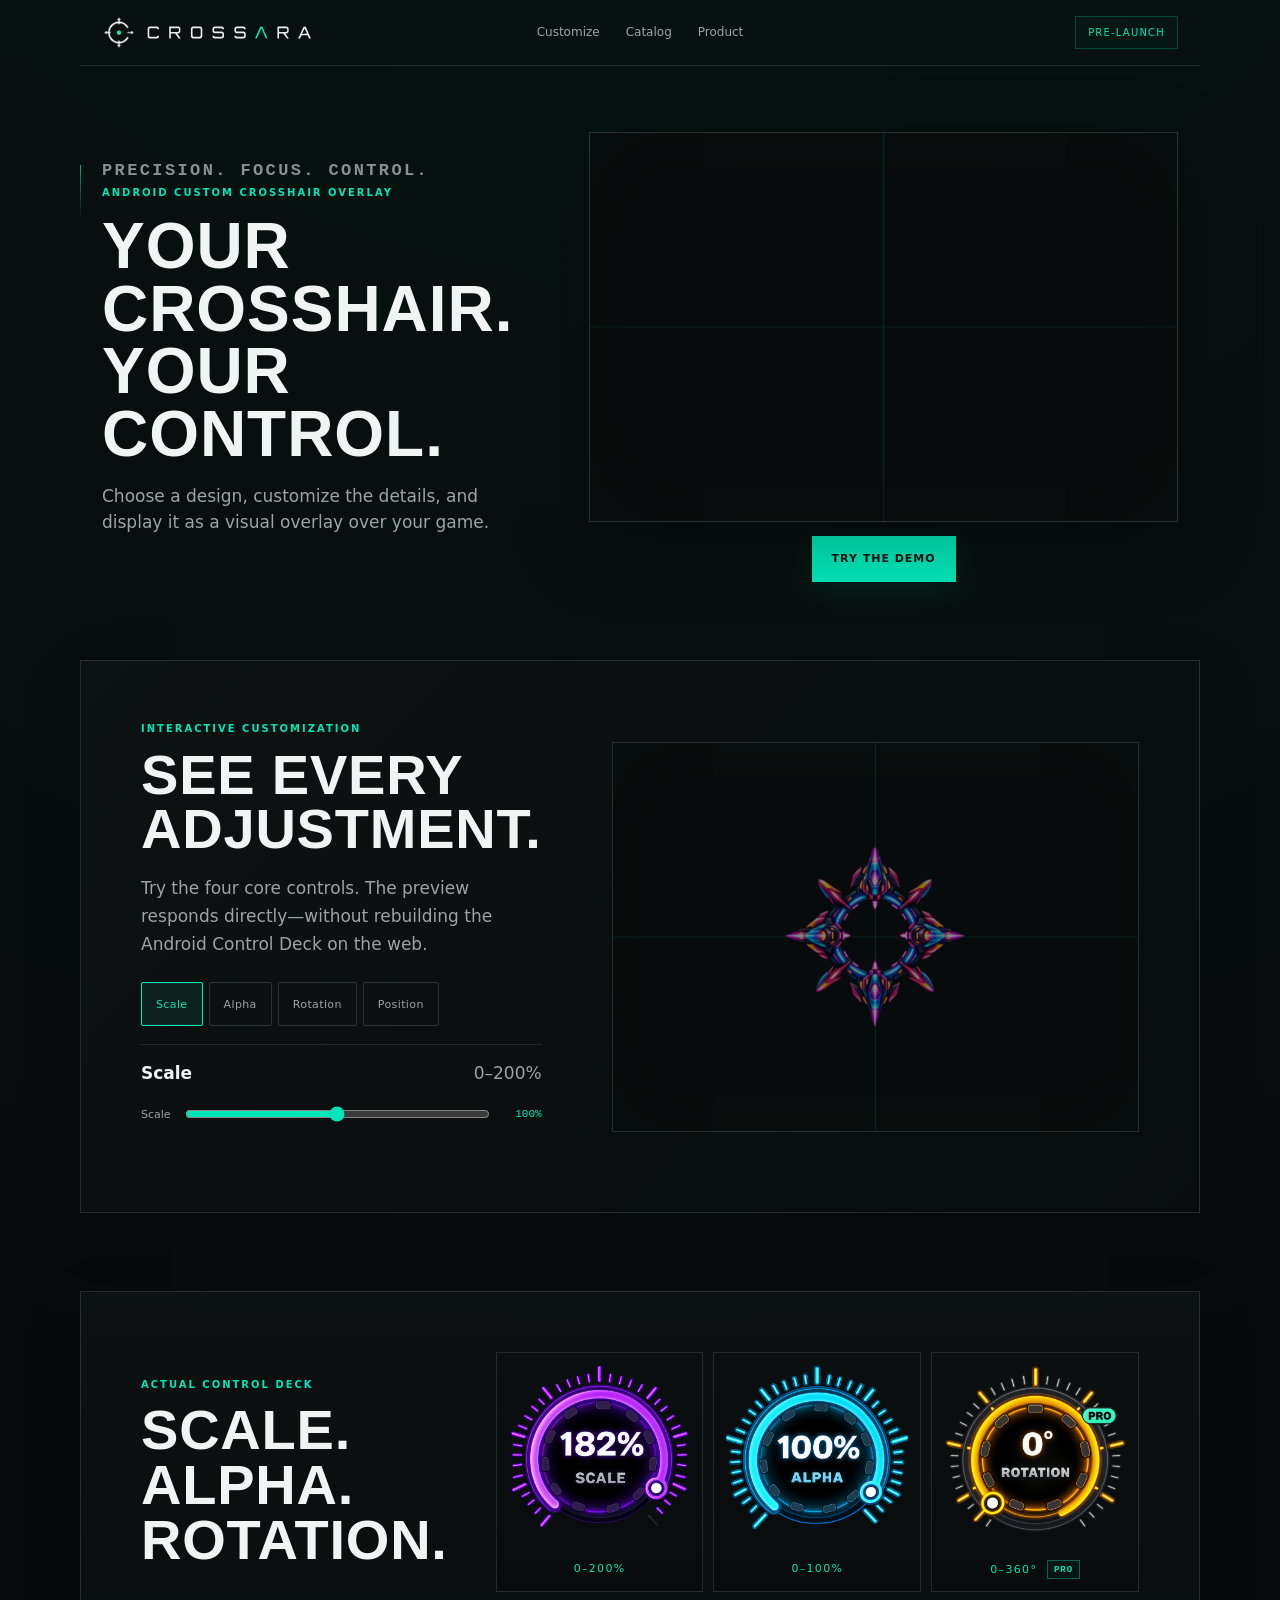
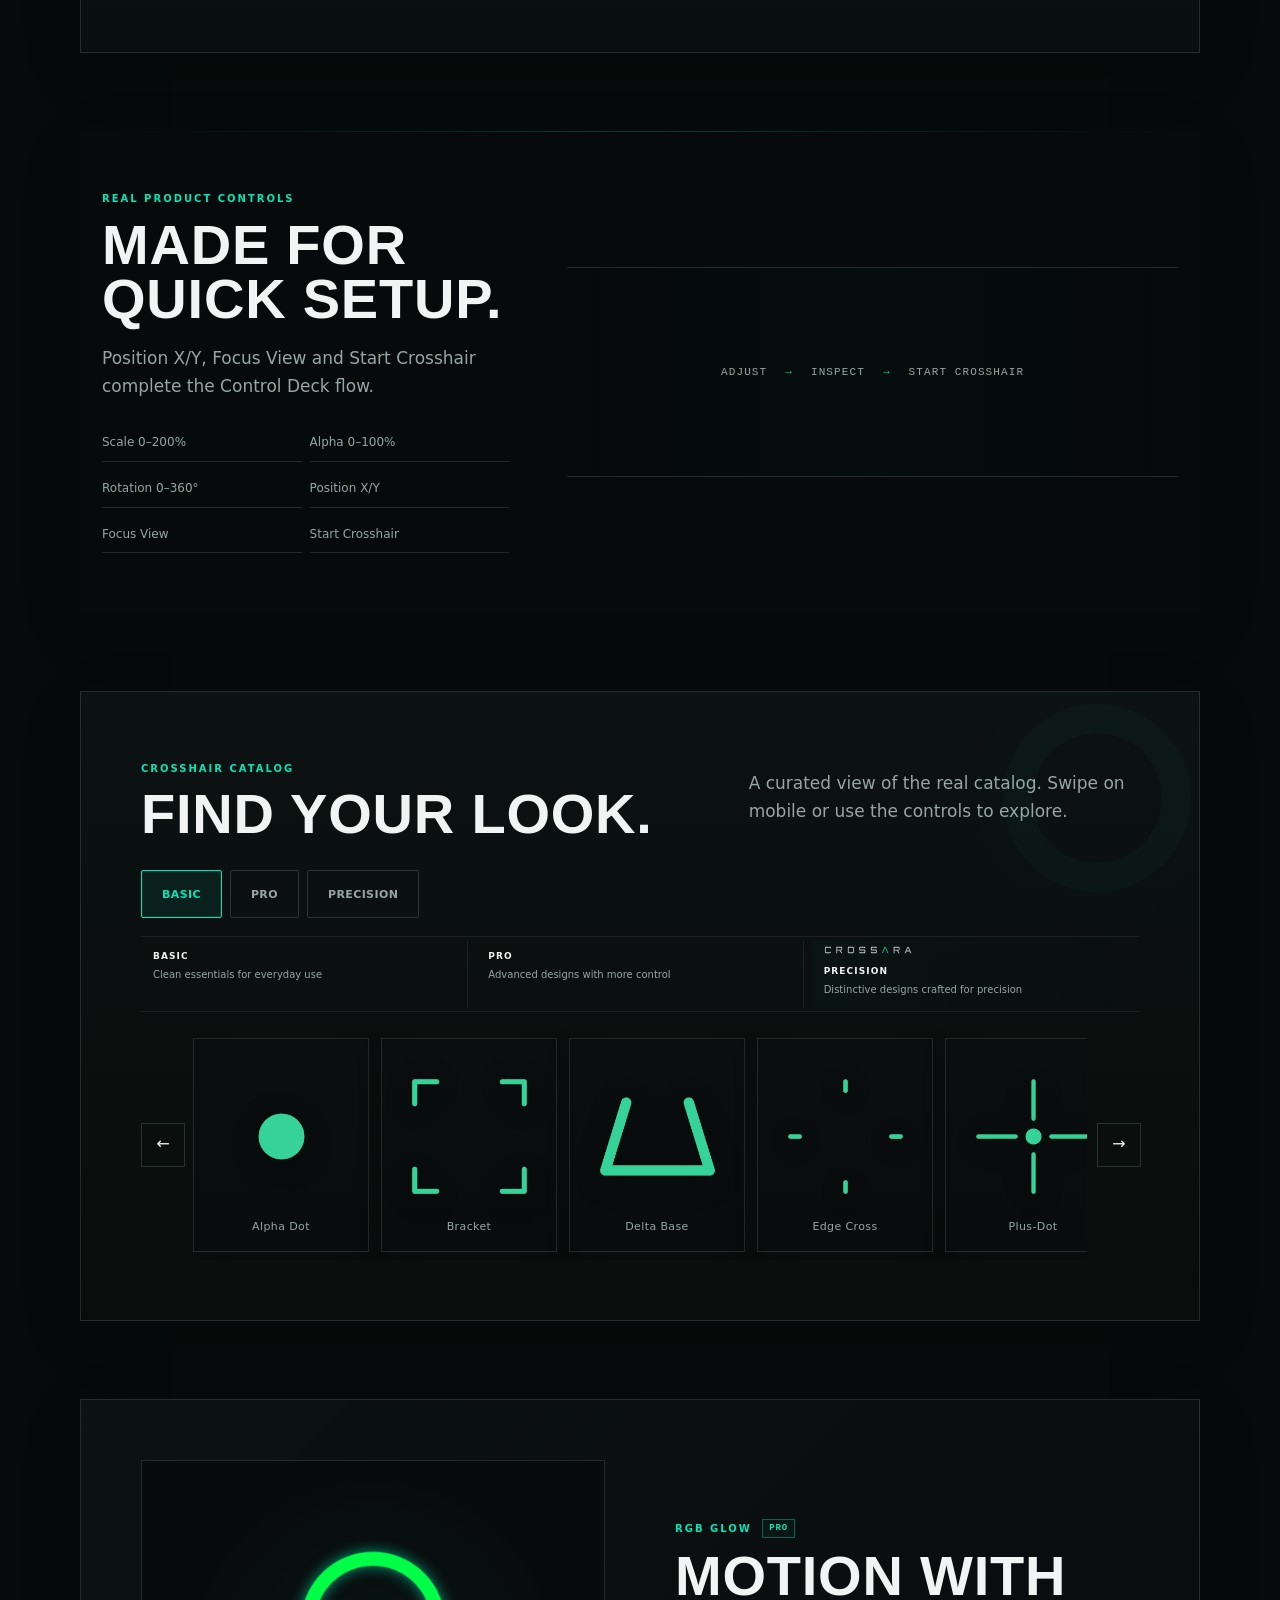
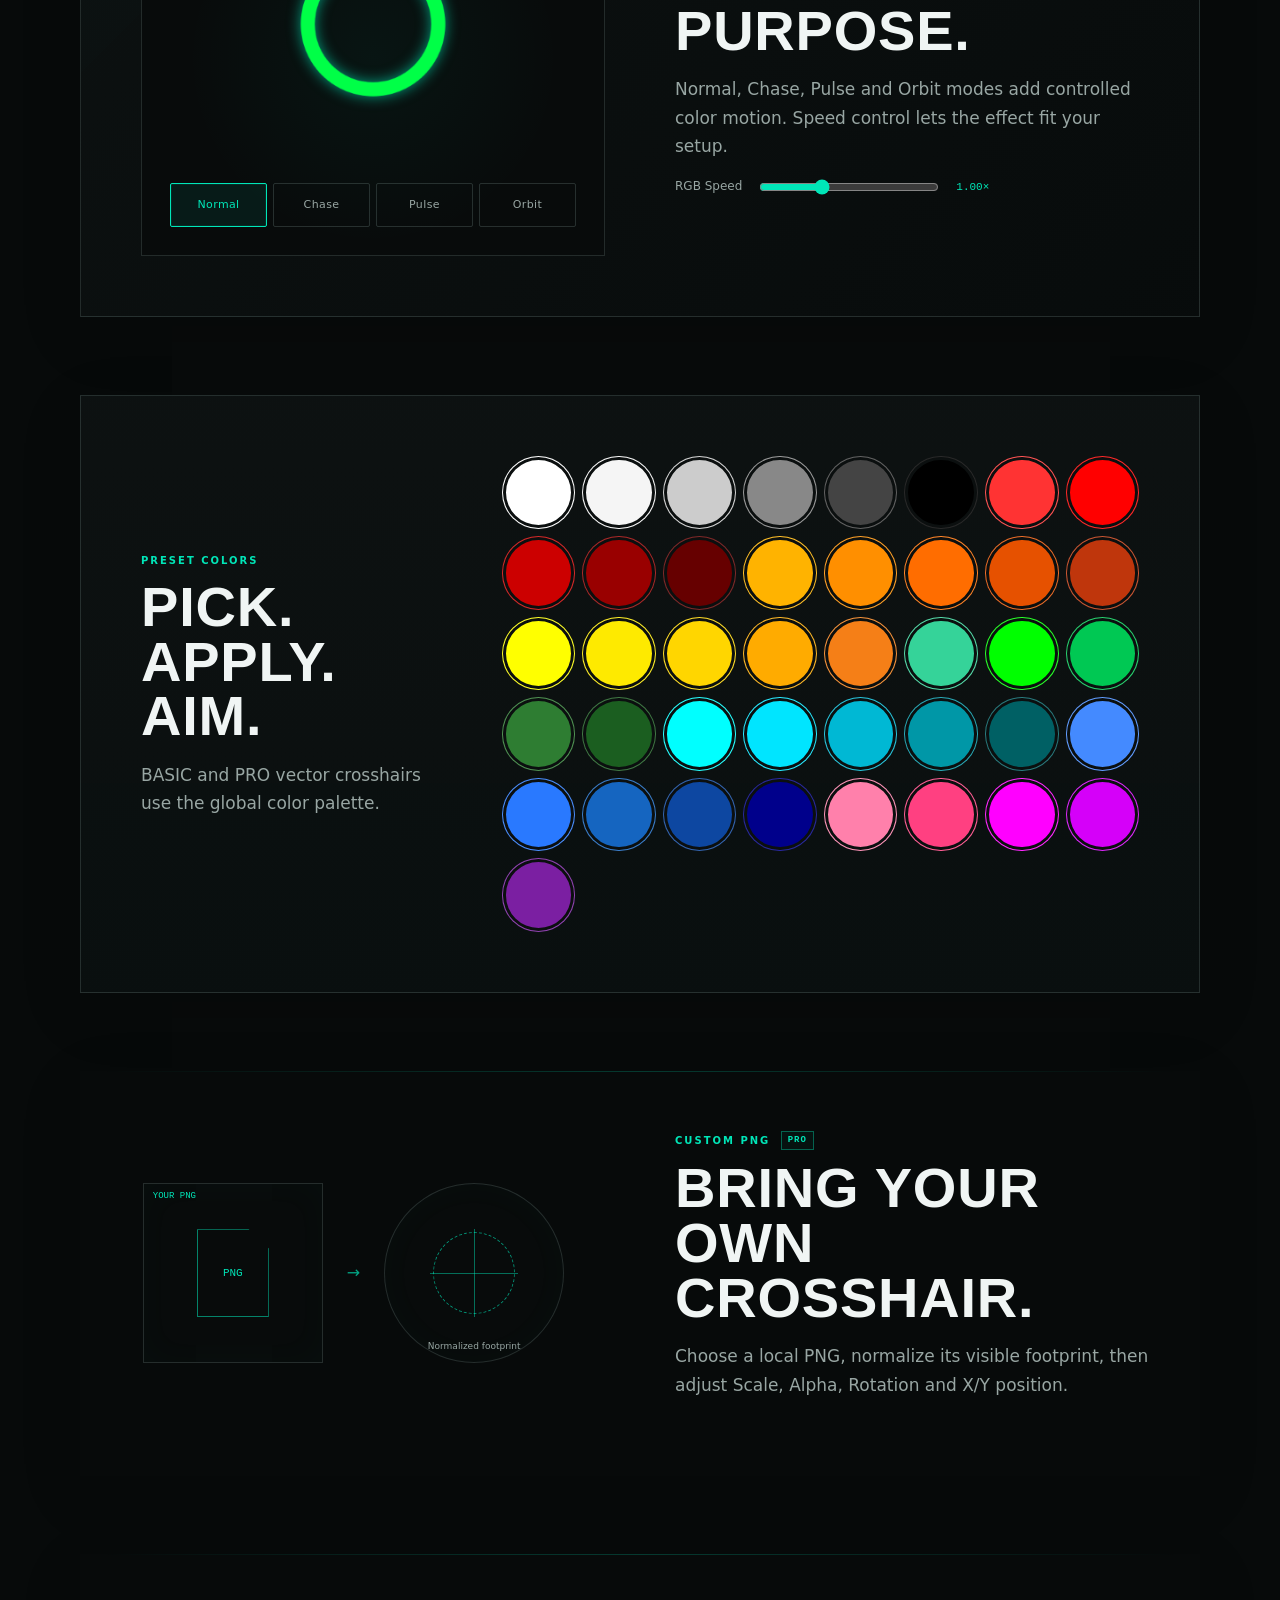
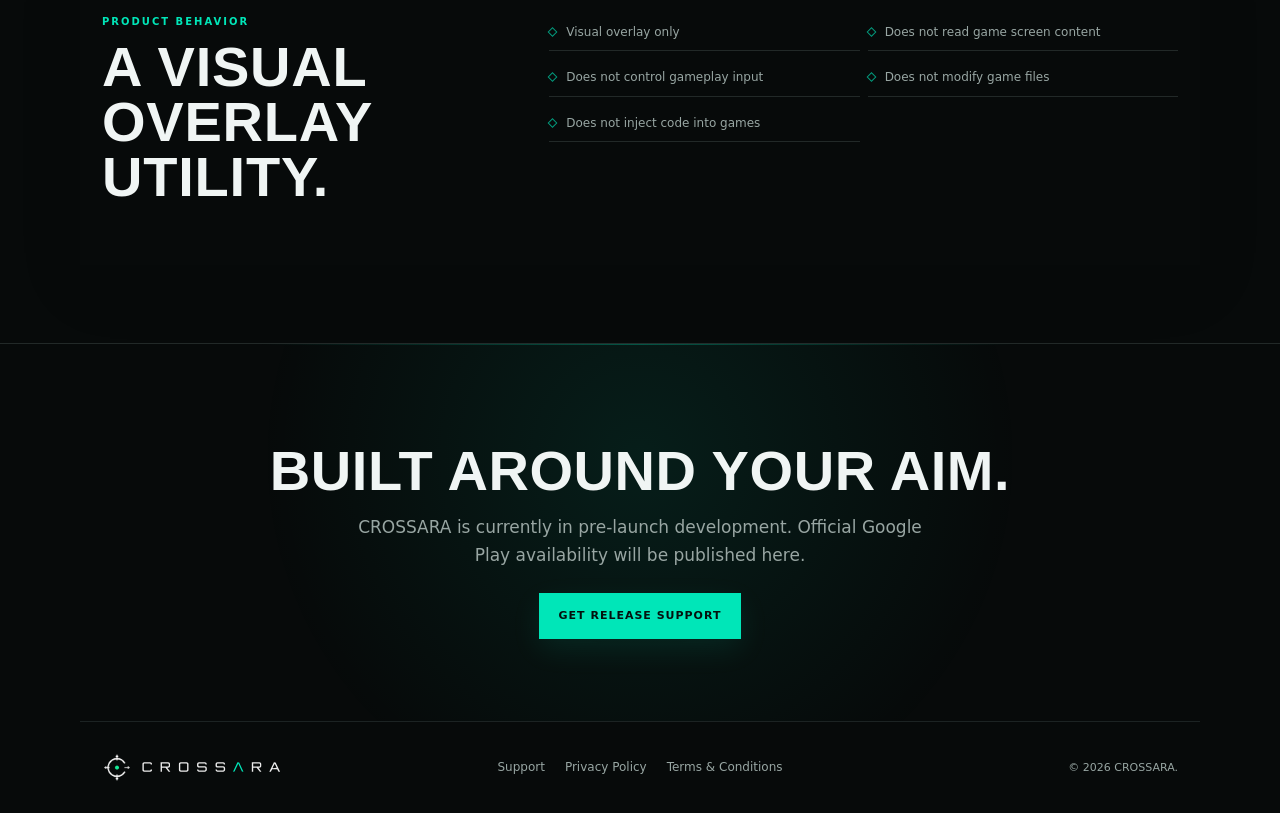
==== commit bd83cd4d: "Apply final homepage visual polish" ====
--- a/index.html
+++ b/index.html
@@ -1,4 +1,4 @@
-<!doctype html><html lang="en"><head><meta charset="utf-8"><meta name="viewport" content="width=device-width,initial-scale=1"><meta name="description" content="CROSSARA is an Android custom crosshair overlay with BASIC, PRO and PRECISION designs, visual customization, RGB Glow and Custom PNG support."><meta name="theme-color" content="#070a0a"><meta property="og:title" content="CROSSARA — Custom crosshair overlay for Android"><meta property="og:description" content="Choose a crosshair. Customize it. Display it as an Android visual overlay."><meta property="og:type" content="website"><meta property="og:url" content="https://crossara.app/"><meta property="og:image" content="https://crossara.app/assets/crossara-og-1200x630.png"><link rel="canonical" href="https://crossara.app/"><link rel="icon" href="assets/crossara-favicon.svg" type="image/svg+xml"><link rel="apple-touch-icon" href="assets/crossara-favicon-180.png"><link rel="stylesheet" href="assets/site.css"><style>.tier-guide .precision-tier{position:relative;padding-top:25px}.tier-guide .precision-tier .precision-mini-wordmark{position:absolute;top:6px;left:12px;width:88px;height:auto;opacity:.72;filter:none}@media(max-width:600px){.tier-guide .precision-tier{padding-top:28px;align-items:baseline}.tier-guide .precision-tier .precision-mini-wordmark{top:6px;left:4px;width:82px}}</style><script src="assets/site.js" defer></script><title>CROSSARA — Android Custom Crosshair Overlay</title></head><body>
+<!doctype html><html lang="en"><head><meta charset="utf-8"><meta name="viewport" content="width=device-width,initial-scale=1"><meta name="description" content="CROSSARA is an Android custom crosshair overlay with BASIC, PRO and PRECISION designs, visual customization, RGB Glow and Custom PNG support."><meta name="theme-color" content="#070a0a"><meta property="og:title" content="CROSSARA — Custom crosshair overlay for Android"><meta property="og:description" content="Choose a crosshair. Customize it. Display it as an Android visual overlay."><meta property="og:type" content="website"><meta property="og:url" content="https://crossara.app/"><meta property="og:image" content="https://crossara.app/assets/crossara-og-1200x630.png"><link rel="canonical" href="https://crossara.app/"><link rel="icon" href="assets/crossara-favicon.svg" type="image/svg+xml"><link rel="apple-touch-icon" href="assets/crossara-favicon-180.png"><link rel="stylesheet" href="assets/site.css"><link rel="stylesheet" href="assets/final-polish.css"><style>.tier-guide .precision-tier{position:relative;padding-top:25px}.tier-guide .precision-tier .precision-mini-wordmark{position:absolute;top:6px;left:12px;width:88px;height:auto;opacity:.72;filter:none}@media(max-width:600px){.tier-guide .precision-tier{padding-top:28px;align-items:baseline}.tier-guide .precision-tier .precision-mini-wordmark{top:6px;left:4px;width:82px}}</style><script src="assets/site.js" defer></script><title>CROSSARA — Android Custom Crosshair Overlay</title></head><body>
 <a class="skip-link" href="#main">Skip to content</a><header class="site-header"><a class="brand" href="index.html" aria-label="CROSSARA home"><img class="app-icon" src="assets/crossara-app-icon-512.png" alt=""><img src="assets/crossara-navbar-wordmark.svg" alt="CROSSARA"></a><nav aria-label="Main navigation"><a href="#demo">Customize</a><a href="#catalog">Catalog</a><a href="#proof">Product</a></nav><a class="header-cta" href="#release">Pre-launch</a></header>
 <main id="main"><section class="hero"><div class="hero-copy"><p class="brand-saying">Precision. Focus. Control.</p><p class="eyebrow">Android custom crosshair overlay</p><h1>Your crosshair.<br>Your control.</h1><p>Choose a design, customize the details, and display it as a visual overlay over your game.</p></div><div class="hero-product"><div class="falling-stage motion-region" aria-label="A calm showcase of CROSSARA BASIC, PRO and PRECISION crosshairs"><img class="fall f1" src="assets/catalog/basic-alpha-dot.png" alt="Alpha Dot"><img class="fall f2" src="assets/catalog/pro-aero-chevron.png" alt="Aero-Chevron"><img class="fall precision-fall f3" src="assets/showcase/precision-astra-256.png" alt="Astra"><img class="fall f4" src="assets/catalog/basic-bracket.png" alt="Bracket"><img class="fall f5" src="assets/catalog/pro-chrome-ring.png" alt="Chrome Ring"><img class="fall f6" src="assets/catalog/basic-edge-cross.png" alt="Edge Cross"><img class="fall precision-fall f7" src="assets/showcase/precision-arcus-256.png" alt="Arcus"><img class="fall f8" src="assets/catalog/pro-compass.png" alt="Compass"><img class="fall f9" src="assets/catalog/basic-plus-dot.png" alt="Plus-Dot"><img class="fall f10" src="assets/catalog/pro-diamond-flux.png" alt="Diamond Flux"><img class="fall precision-fall f11" src="assets/showcase/precision-pulse-256.png" alt="Pulse"><img class="fall f12" src="assets/catalog/basic-reflex-ring.png" alt="Reflex Ring"></div><a class="button hero-demo" href="#demo">Try the demo</a></div></section>
 
--- a/assets/final-polish.css
+++ b/assets/final-polish.css
@@ -0,0 +1,32 @@
+/* CROSSARA final visual polish — presentation only. */
+:root{--polish-line:rgba(214,255,247,.16);--polish-soft:rgba(0,230,184,.07);--polish-glow:rgba(0,230,184,.14);--polish-shadow:0 22px 70px rgba(0,0,0,.28)}
+body{background:radial-gradient(circle at 50% -12%,rgba(0,230,184,.055),transparent 34%),var(--bg)}
+body:before{opacity:.14}
+.site-header{border-bottom-color:rgba(214,255,247,.1)}
+.site-header nav a{position:relative;transition:color .18s ease}.site-header nav a:after{content:"";position:absolute;left:0;right:0;bottom:-8px;height:1px;background:var(--mint);transform:scaleX(0);transform-origin:center;transition:transform .18s ease}.site-header nav a:hover:after,.site-header nav a:focus-visible:after{transform:scaleX(1)}
+.header-cta{border-color:rgba(0,230,184,.24);background:rgba(0,230,184,.025);transition:border-color .18s ease,background .18s ease}.header-cta:hover,.header-cta:focus-visible{border-color:rgba(0,230,184,.58);background:rgba(0,230,184,.07)}
+.hero{padding-top:66px;padding-bottom:78px}.hero-copy{position:relative}.hero-copy:before{content:"";position:absolute;left:-22px;top:4px;width:1px;height:54px;background:linear-gradient(var(--mint),transparent);opacity:.7}.hero h1{letter-spacing:.015em;text-wrap:balance}.hero-copy>p:not(.eyebrow):not(.brand-saying){max-width:455px}.brand-saying{opacity:.88}
+.falling-stage{border-color:rgba(214,255,247,.16);box-shadow:var(--polish-shadow),inset 0 0 80px rgba(0,230,184,.018)}.falling-stage:after{content:"";position:absolute;inset:0;pointer-events:none;background:linear-gradient(180deg,rgba(7,10,10,.12),transparent 18%,transparent 82%,rgba(7,10,10,.3))}
+.button{border:1px solid rgba(0,230,184,.72);box-shadow:0 10px 30px rgba(0,230,184,.09);transition:transform .15s ease,box-shadow .18s ease,background .18s ease}.button:hover,.button:focus-visible{transform:translateY(-1px);box-shadow:0 14px 38px rgba(0,230,184,.16);background:#37edc8}.button:active{transform:translateY(0)}
+.section{border-color:rgba(214,255,247,.13);box-shadow:0 18px 60px rgba(0,0,0,.12)}.section h2{letter-spacing:.014em}.section-copy>p:not(.eyebrow),.compact-head>p,.proof-copy>p:not(.eyebrow){line-height:1.65}.eyebrow{letter-spacing:.2em}
+.demo{background:linear-gradient(135deg,rgba(13,18,18,.98),rgba(8,12,12,.94))}.demo-stage{border-color:rgba(214,255,247,.15);box-shadow:inset 0 0 70px rgba(0,230,184,.022)}
+.demo-tabs button,.catalog-tabs button,.mode-list button{border-color:rgba(214,255,247,.15);border-radius:2px;letter-spacing:.035em}.demo-tabs button.active,.catalog-tabs button.active,.mode-list button.active{background:rgba(0,230,184,.075);box-shadow:inset 0 0 0 1px rgba(0,230,184,.08)}
+.demo-readout{border-top-color:rgba(214,255,247,.11)}.demo-controls input,.speed input{accent-color:var(--mint)}
+.dial-showcase{background:linear-gradient(180deg,rgba(13,18,18,.86),rgba(10,14,14,.94))}.proof-crops figure{border-color:rgba(214,255,247,.12);background:linear-gradient(180deg,#0b0f0f,#080c0c);transition:border-color .18s ease,transform .18s ease}.proof-crops figure:hover{border-color:rgba(0,230,184,.32);transform:translateY(-2px)}
+.proof,.custom,.trust{position:relative}.proof:before,.custom:before,.trust:before{content:"";position:absolute;left:22px;right:22px;top:0;height:1px;background:linear-gradient(90deg,transparent,rgba(0,230,184,.22),transparent)}
+.setup-path{background:linear-gradient(90deg,transparent,rgba(0,230,184,.025),transparent)}.setup-path span{white-space:nowrap}
+.catalog{background:linear-gradient(180deg,rgba(13,18,18,.96),rgba(9,14,13,.97));overflow:hidden}.catalog .compact-head{position:relative}.catalog .compact-head:after{content:"";position:absolute;right:-24px;top:-20px;width:130px;height:130px;border:1px solid rgba(0,230,184,.055);border-radius:50%;box-shadow:0 0 0 28px rgba(0,230,184,.018),0 0 0 56px rgba(0,230,184,.012);pointer-events:none}
+.catalog-tabs{gap:8px}.catalog-tabs button{min-height:48px;padding-inline:20px;font-weight:750}.tier-guide{border-block:1px solid rgba(214,255,247,.08);padding-block:3px}.tier-guide span{border-top:0!important;border-right:1px solid rgba(214,255,247,.08);min-width:0}.tier-guide span:last-child{border-right:0}.tier-guide strong{margin-bottom:3px}.tier-guide .precision-tier{background:linear-gradient(90deg,rgba(0,230,184,.025),transparent)}.tier-guide .precision-tier .precision-mini-wordmark{opacity:.82!important;filter:drop-shadow(0 0 8px rgba(0,230,184,.08))!important}
+.gallery-shell{margin-top:4px}.gallery{padding-block:8px}.crosshair-card{border-color:rgba(214,255,247,.12);background:linear-gradient(180deg,#0a0e0e,#080c0c);box-shadow:0 10px 24px rgba(0,0,0,.12)}.crosshair-card:hover,.crosshair-card:focus-within{border-color:rgba(0,230,184,.44);box-shadow:0 14px 32px rgba(0,0,0,.2)}.crosshair-card img{filter:drop-shadow(0 5px 14px rgba(0,0,0,.24))}.crosshair-card span{font-size:11px;letter-spacing:.035em}.gallery-arrow{border-color:rgba(214,255,247,.14)}
+.rgb{background:linear-gradient(135deg,rgba(13,18,18,.95),rgba(8,12,12,.96))}.rgb-preview{border-color:rgba(214,255,247,.13);background:radial-gradient(circle,rgba(0,230,184,.045),transparent 62%),#080b0b}.mode-list button{flex:1;min-width:64px}.tier-badge{border-color:rgba(0,230,184,.38);background:rgba(0,230,184,.04)}
+.palette{background:linear-gradient(180deg,rgba(13,18,18,.9),rgba(10,15,15,.94))}.palette-grid span{outline:1px solid transparent;outline-offset:2px}.palette-grid span:hover{outline-color:rgba(0,230,184,.35)}
+.png-frame,.overlay-frame{border-color:rgba(214,255,247,.14);box-shadow:inset 0 0 36px rgba(0,230,184,.025)}.transfer{opacity:.7}
+.trust ul li{position:relative;padding-left:17px}.trust ul li:before{content:"";position:absolute;left:0;top:50%;width:5px;height:5px;border:1px solid rgba(0,230,184,.65);transform:translateY(-50%) rotate(45deg)}
+.release{position:relative;overflow:hidden;background:radial-gradient(circle at 50% 30%,rgba(0,230,184,.09),transparent 55%)}.release:before{content:"";position:absolute;left:50%;top:0;width:min(760px,90%);height:1px;transform:translateX(-50%);background:linear-gradient(90deg,transparent,var(--mint),transparent);opacity:.3}.release>p{line-height:1.65}
+.site-footer{border-top-color:rgba(214,255,247,.1)}.site-footer a{transition:color .18s ease}
+/* Shared legal/support surfaces pick up the same visual language when this sheet is linked. */
+.legal-hero,.support-hero{position:relative}.legal-hero:after,.support-hero:after{content:"";position:absolute;left:0;bottom:-1px;width:110px;height:1px;background:var(--mint);opacity:.5}.legal-content h2{scroll-margin-top:90px}.legal-content p,.legal-content li{line-height:1.72}.support-card,.support-faqs details,.support-contact,.support-checklist{border-color:rgba(214,255,247,.13)!important}
+@media(max-width:820px){.hero{padding-top:50px;padding-bottom:58px}.hero-copy:before{left:-12px}.section{box-shadow:none}.catalog .compact-head:after{opacity:.55}.tier-guide span{border-right:0}.proof:before,.custom:before,.trust:before{left:8px;right:8px}}
+@media(max-width:600px){body:before{opacity:.09}.site-header{border-bottom-color:rgba(214,255,247,.12)}.hero{padding-top:36px;padding-bottom:48px}.hero-copy:before{display:none}.hero h1{font-size:clamp(34px,10vw,44px);line-height:1.01}.hero-copy>p:not(.eyebrow):not(.brand-saying){max-width:34ch}.falling-stage{border-left-color:rgba(0,230,184,.16);border-right-color:rgba(0,230,184,.16)}.section{border-left-color:rgba(0,230,184,.13);border-right-color:rgba(0,230,184,.13)}.compact-head{gap:10px}.catalog-tabs{gap:6px}.catalog-tabs button{min-height:48px;padding-inline:5px;font-size:11px}.tier-guide{padding-block:2px}.tier-guide span{display:grid!important;grid-template-columns:82px minmax(0,1fr);gap:10px!important;align-items:center!important;padding:9px 4px!important;line-height:1.35}.tier-guide strong{margin:0}.tier-guide .precision-tier{padding-top:32px!important}.tier-guide .precision-tier .precision-mini-wordmark{width:76px!important;top:7px!important}.gallery{gap:10px}.crosshair-card{border-radius:2px}.setup-path{justify-content:space-between;gap:6px}.setup-path i{opacity:.7}.palette-grid{gap:5px}.release{padding-inline:24px}.site-footer{padding-top:28px;padding-bottom:34px}}
+@media(max-width:380px){.catalog-tabs button{font-size:10px}.tier-guide span{grid-template-columns:76px minmax(0,1fr);font-size:9.5px}.tier-guide strong{min-width:0!important}.setup-path{font-size:8px}.crosshair-card{flex-basis:138px}}
+@media(prefers-reduced-motion:reduce){.site-header nav a:after,.button,.proof-crops figure,.crosshair-card{transition:none}.button:hover,.proof-crops figure:hover,.crosshair-card:hover{transform:none}}
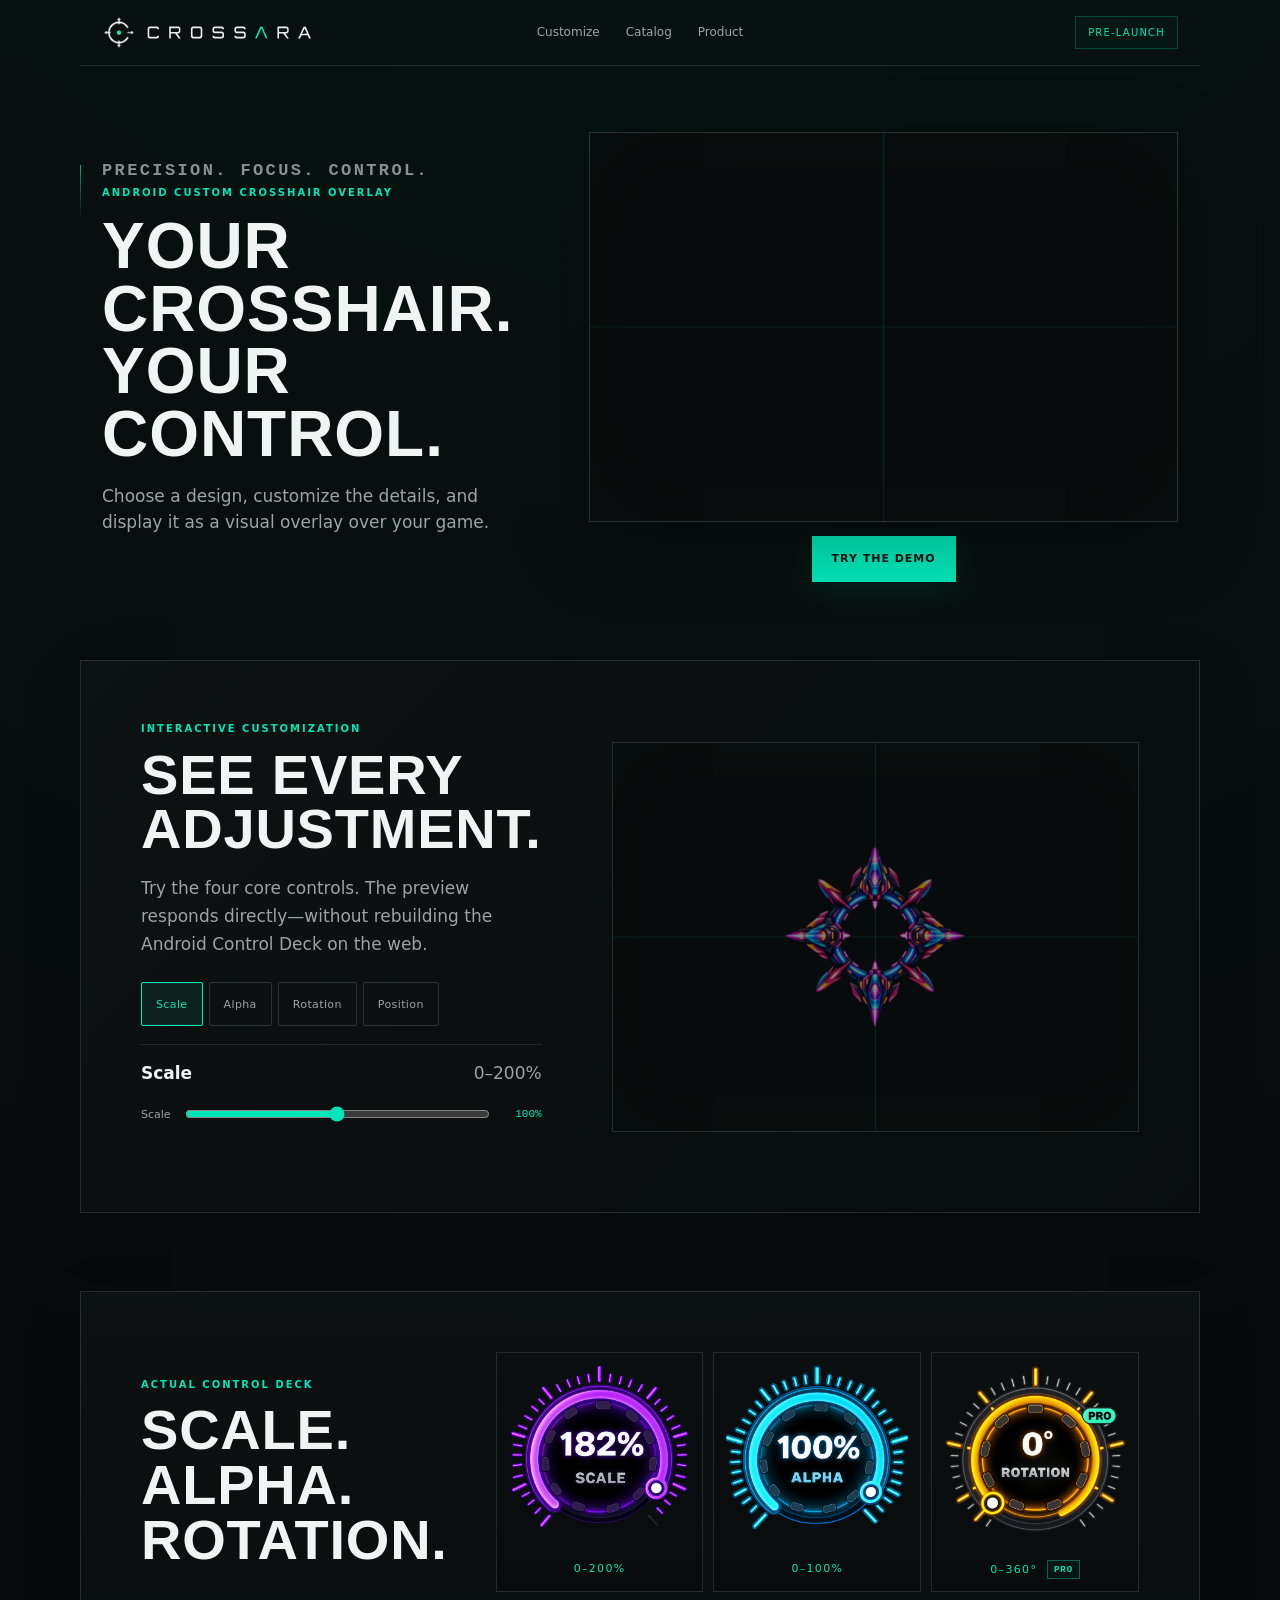
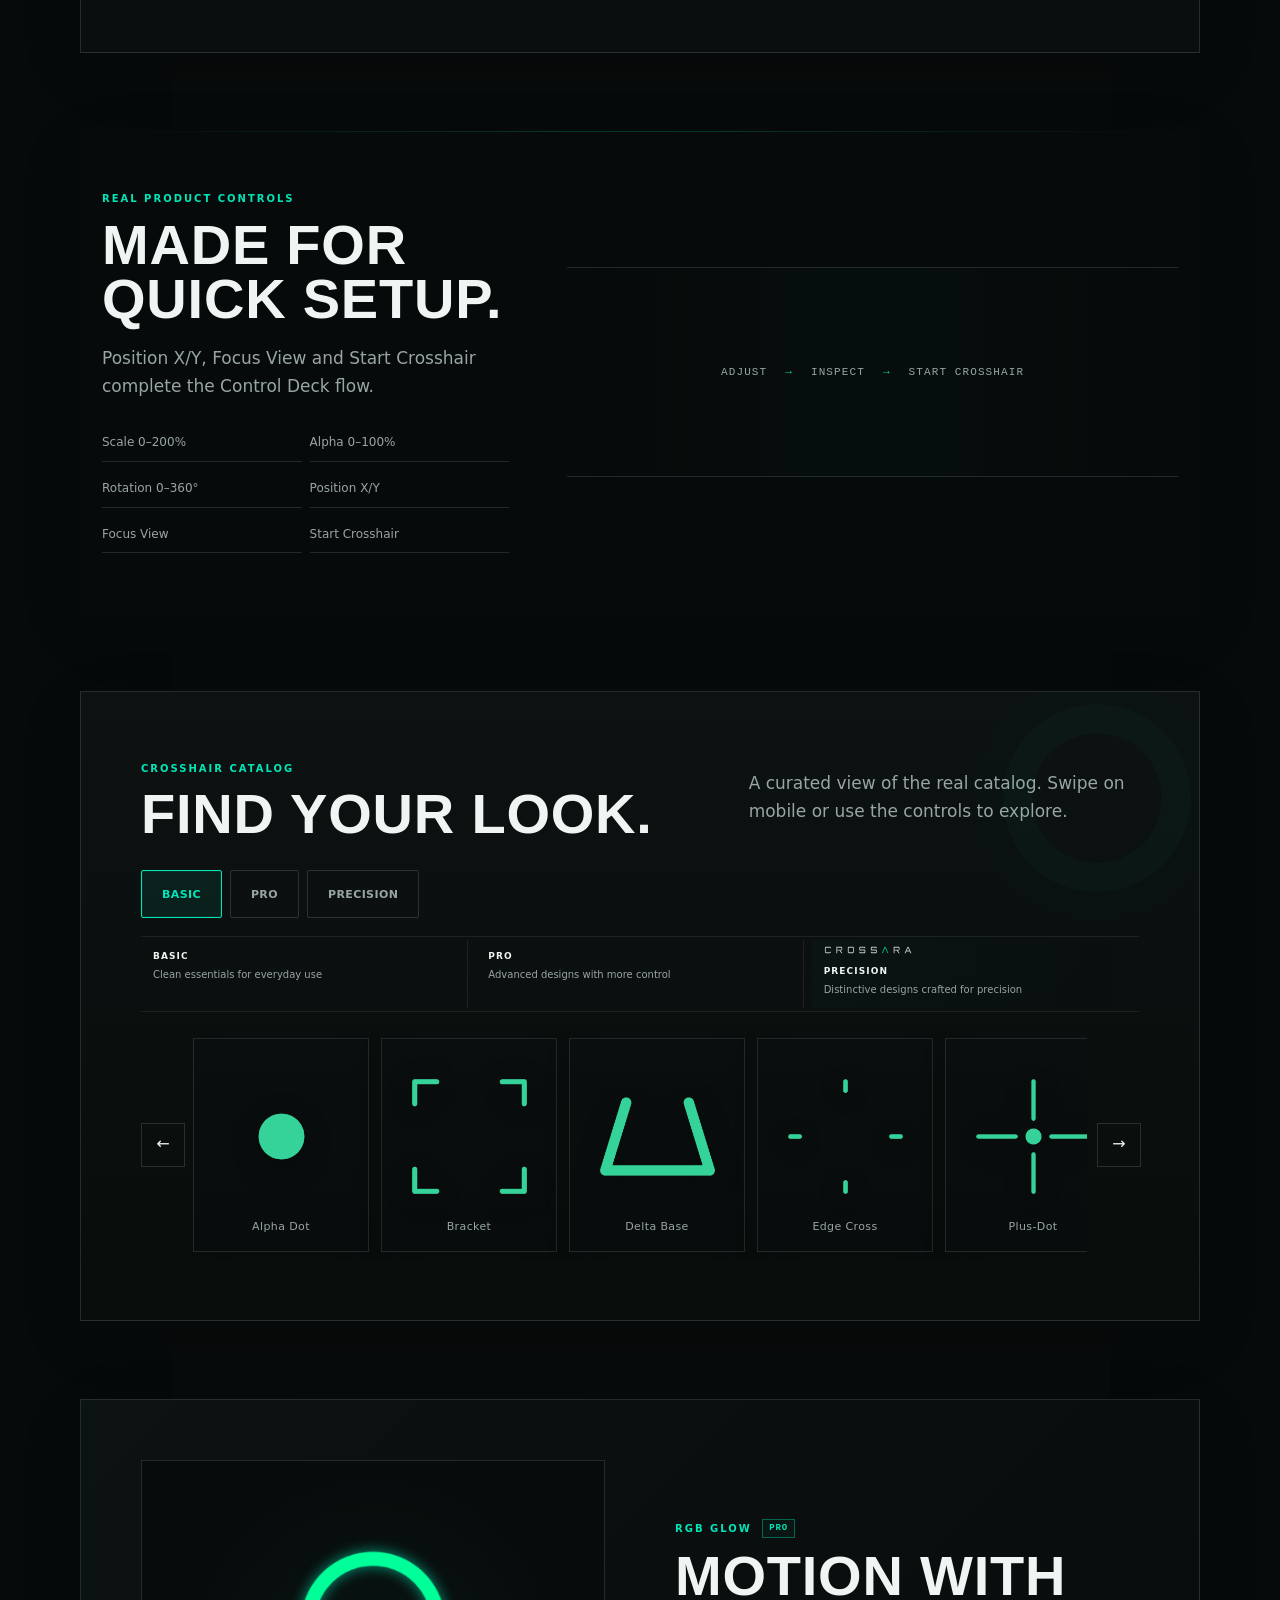
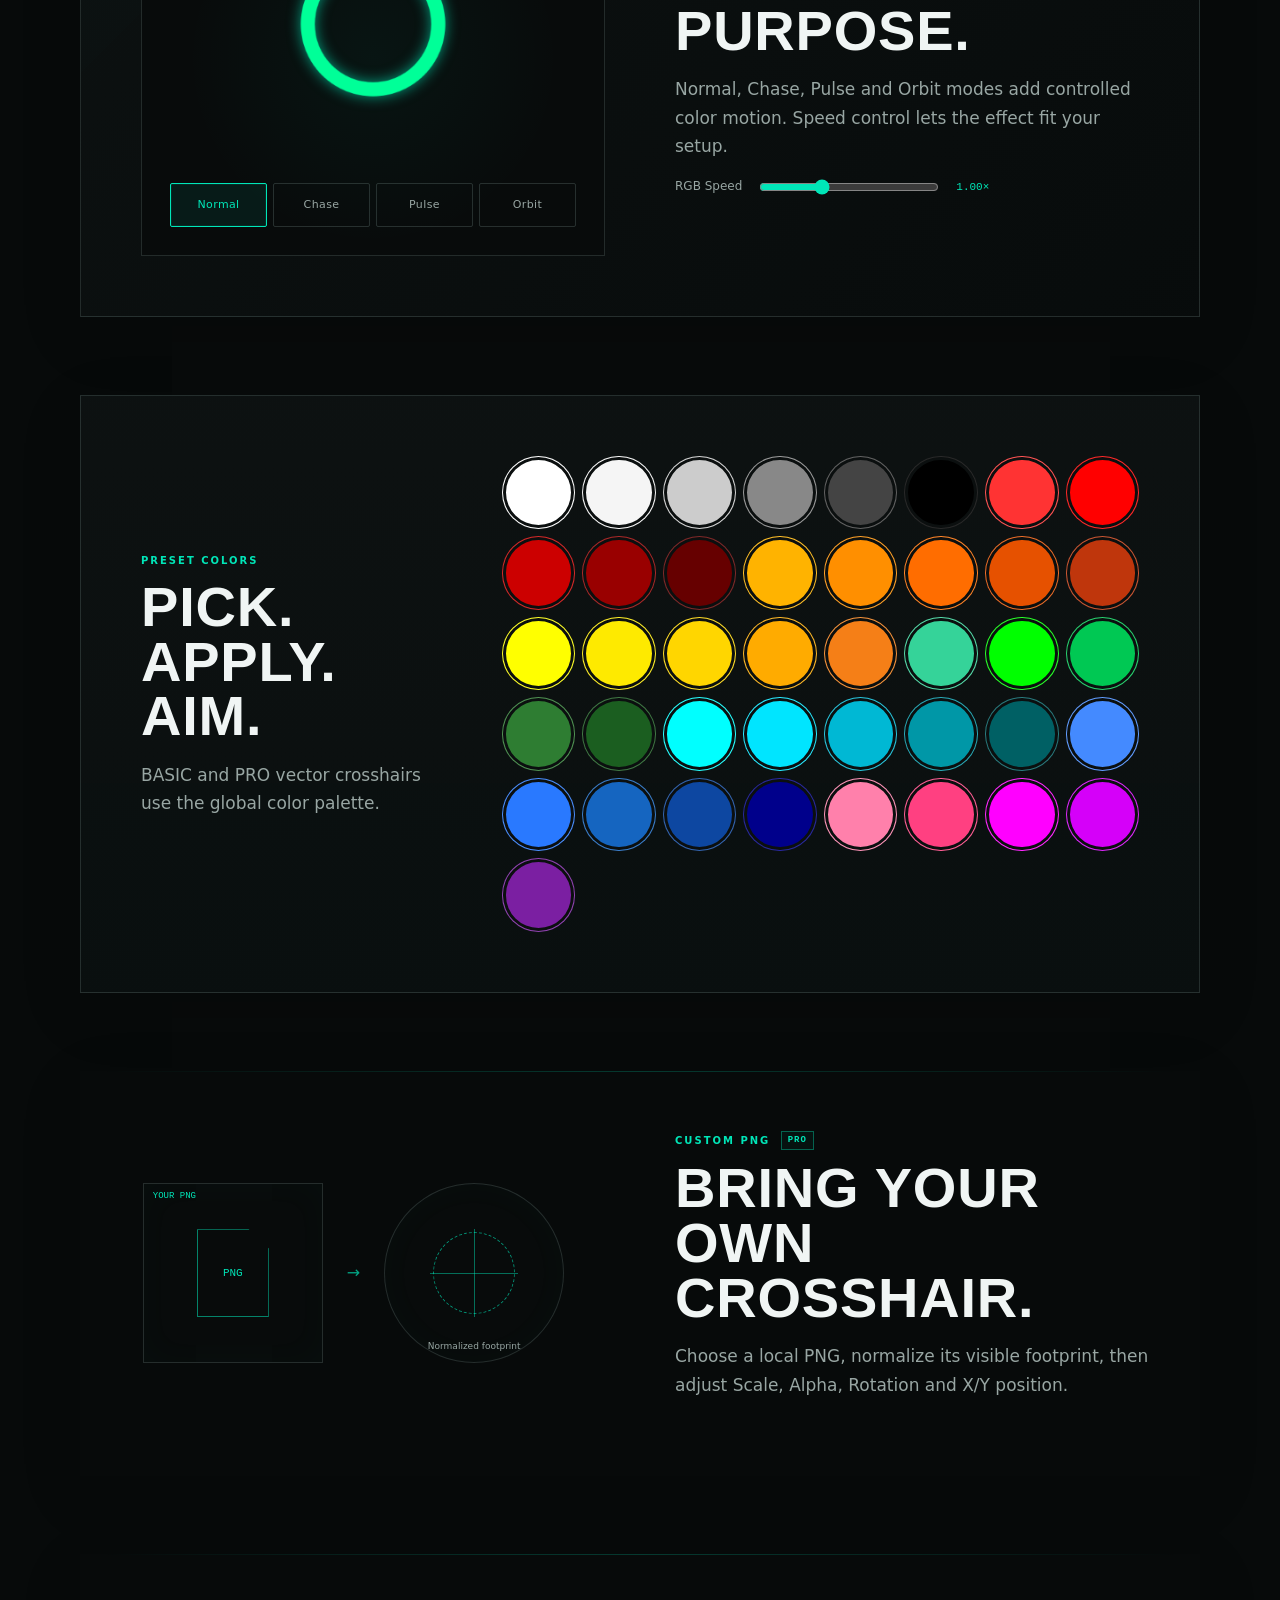
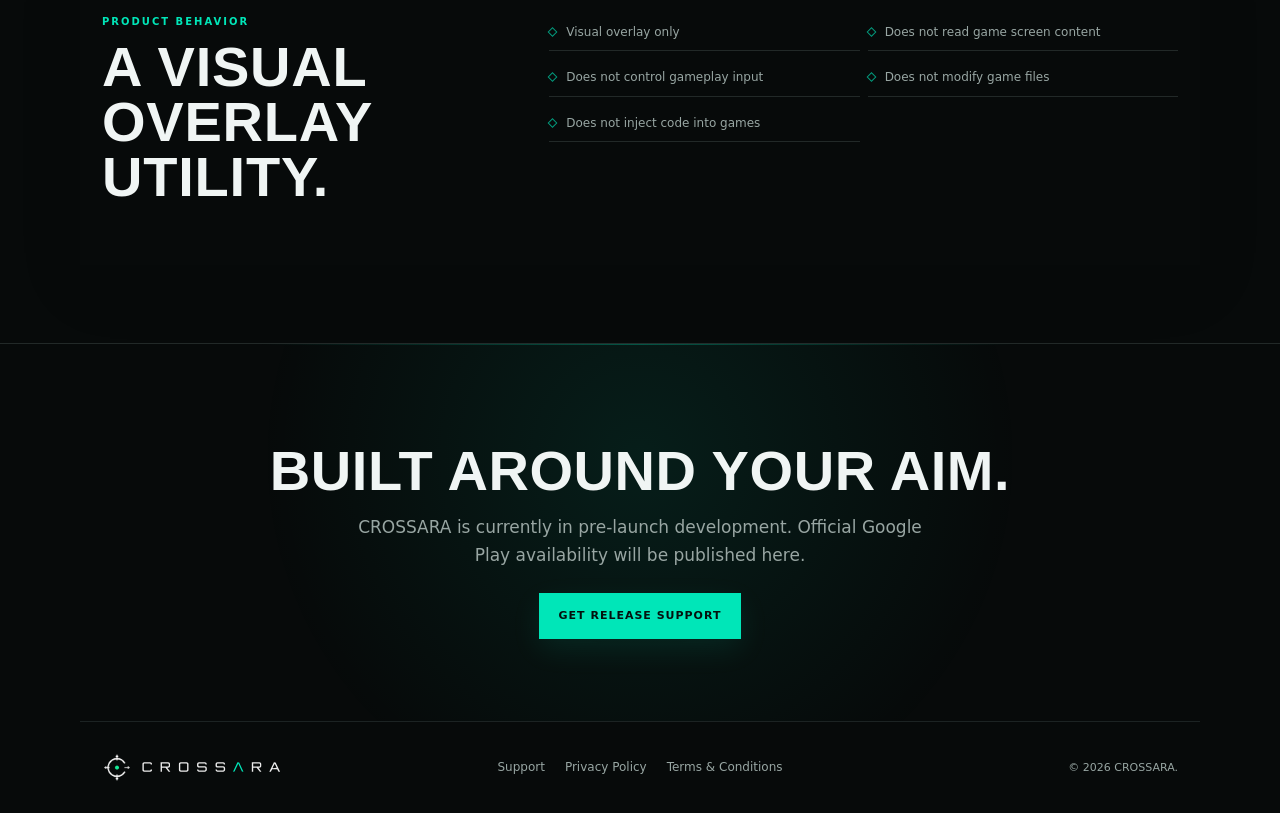
==== commit aaba27cc: "Normalize homepage URL and remove index.html from home links" ====
--- a/index.html
+++ b/index.html
@@ -1,5 +1,5 @@
-<!doctype html><html lang="en"><head><meta charset="utf-8"><meta name="viewport" content="width=device-width,initial-scale=1"><meta name="description" content="CROSSARA is an Android custom crosshair overlay with BASIC, PRO and PRECISION designs, visual customization, RGB Glow and Custom PNG support."><meta name="theme-color" content="#070a0a"><meta property="og:title" content="CROSSARA — Custom crosshair overlay for Android"><meta property="og:description" content="Choose a crosshair. Customize it. Display it as an Android visual overlay."><meta property="og:type" content="website"><meta property="og:url" content="https://crossara.app/"><meta property="og:image" content="https://crossara.app/assets/crossara-og-1200x630.png"><link rel="canonical" href="https://crossara.app/"><link rel="icon" href="assets/crossara-favicon.svg" type="image/svg+xml"><link rel="apple-touch-icon" href="assets/crossara-favicon-180.png"><link rel="stylesheet" href="assets/site.css"><link rel="stylesheet" href="assets/final-polish.css"><style>.tier-guide .precision-tier{position:relative;padding-top:25px}.tier-guide .precision-tier .precision-mini-wordmark{position:absolute;top:6px;left:12px;width:88px;height:auto;opacity:.72;filter:none}@media(max-width:600px){.tier-guide .precision-tier{padding-top:28px;align-items:baseline}.tier-guide .precision-tier .precision-mini-wordmark{top:6px;left:4px;width:82px}}</style><script src="assets/site.js" defer></script><title>CROSSARA — Android Custom Crosshair Overlay</title></head><body>
-<a class="skip-link" href="#main">Skip to content</a><header class="site-header"><a class="brand" href="index.html" aria-label="CROSSARA home"><img class="app-icon" src="assets/crossara-app-icon-512.png" alt=""><img src="assets/crossara-navbar-wordmark.svg" alt="CROSSARA"></a><nav aria-label="Main navigation"><a href="#demo">Customize</a><a href="#catalog">Catalog</a><a href="#proof">Product</a></nav><a class="header-cta" href="#release">Pre-launch</a></header>
+<!doctype html><html lang="en"><head><meta charset="utf-8"><meta name="viewport" content="width=device-width,initial-scale=1"><meta name="description" content="CROSSARA is an Android custom crosshair overlay with BASIC, PRO and PRECISION designs, visual customization, RGB Glow and Custom PNG support."><meta name="theme-color" content="#070a0a"><meta property="og:title" content="CROSSARA — Custom crosshair overlay for Android"><meta property="og:description" content="Choose a crosshair. Customize it. Display it as an Android visual overlay."><meta property="og:type" content="website"><meta property="og:url" content="https://crossara.app/"><meta property="og:image" content="https://crossara.app/assets/crossara-og-1200x630.png"><link rel="canonical" href="https://crossara.app/"><link rel="icon" href="assets/crossara-favicon.svg" type="image/svg+xml"><link rel="apple-touch-icon" href="assets/crossara-favicon-180.png"><link rel="stylesheet" href="assets/site.css"><link rel="stylesheet" href="assets/final-polish.css"><style>.tier-guide .precision-tier{position:relative;padding-top:25px}.tier-guide .precision-tier .precision-mini-wordmark{position:absolute;top:6px;left:12px;width:88px;height:auto;opacity:.72;filter:none}@media(max-width:600px){.tier-guide .precision-tier{padding-top:28px;align-items:baseline}.tier-guide .precision-tier .precision-mini-wordmark{top:6px;left:4px;width:82px}}</style><script>if(location.pathname==='/index.html'){history.replaceState(null,'','/'+location.search+location.hash)}</script><script src="assets/site.js" defer></script><title>CROSSARA — Android Custom Crosshair Overlay</title></head><body>
+<a class="skip-link" href="#main">Skip to content</a><header class="site-header"><a class="brand" href="/" aria-label="CROSSARA home"><img class="app-icon" src="assets/crossara-app-icon-512.png" alt=""><img src="assets/crossara-navbar-wordmark.svg" alt="CROSSARA"></a><nav aria-label="Main navigation"><a href="#demo">Customize</a><a href="#catalog">Catalog</a><a href="#proof">Product</a></nav><a class="header-cta" href="#release">Pre-launch</a></header>
 <main id="main"><section class="hero"><div class="hero-copy"><p class="brand-saying">Precision. Focus. Control.</p><p class="eyebrow">Android custom crosshair overlay</p><h1>Your crosshair.<br>Your control.</h1><p>Choose a design, customize the details, and display it as a visual overlay over your game.</p></div><div class="hero-product"><div class="falling-stage motion-region" aria-label="A calm showcase of CROSSARA BASIC, PRO and PRECISION crosshairs"><img class="fall f1" src="assets/catalog/basic-alpha-dot.png" alt="Alpha Dot"><img class="fall f2" src="assets/catalog/pro-aero-chevron.png" alt="Aero-Chevron"><img class="fall precision-fall f3" src="assets/showcase/precision-astra-256.png" alt="Astra"><img class="fall f4" src="assets/catalog/basic-bracket.png" alt="Bracket"><img class="fall f5" src="assets/catalog/pro-chrome-ring.png" alt="Chrome Ring"><img class="fall f6" src="assets/catalog/basic-edge-cross.png" alt="Edge Cross"><img class="fall precision-fall f7" src="assets/showcase/precision-arcus-256.png" alt="Arcus"><img class="fall f8" src="assets/catalog/pro-compass.png" alt="Compass"><img class="fall f9" src="assets/catalog/basic-plus-dot.png" alt="Plus-Dot"><img class="fall f10" src="assets/catalog/pro-diamond-flux.png" alt="Diamond Flux"><img class="fall precision-fall f11" src="assets/showcase/precision-pulse-256.png" alt="Pulse"><img class="fall f12" src="assets/catalog/basic-reflex-ring.png" alt="Reflex Ring"></div><a class="button hero-demo" href="#demo">Try the demo</a></div></section>
 
 <section class="demo section" id="demo"><div class="section-copy"><p class="eyebrow">Interactive customization</p><h2>See every adjustment.</h2><p>Try the four core controls. The preview responds directly—without rebuilding the Android Control Deck on the web.</p><div class="demo-tabs" role="tablist" aria-label="Customization controls"><button class="active" data-demo="scale" role="tab" aria-selected="true">Scale</button><button data-demo="alpha" role="tab" aria-selected="false">Alpha</button><button data-demo="rotation" role="tab" aria-selected="false">Rotation</button><button data-demo="position" role="tab" aria-selected="false">Position</button></div><p class="demo-readout" aria-live="polite"><strong>Scale</strong><span class="demo-readout-actions"><span class="demo-readout-value">100%</span><button class="position-reset" type="button" hidden>RESET</button></span></p><div class="demo-controls"><label data-control="scale"><span>Scale</span><input type="range" min="0" max="200" value="100" aria-label="Crosshair scale"><output>100%</output></label><label data-control="alpha" hidden><span>Alpha</span><input type="range" min="0" max="100" value="50" aria-label="Crosshair alpha"><output>50%</output></label><label data-control="rotation" hidden><span>Rotation</span><input type="range" min="0" max="360" value="0" aria-label="Crosshair rotation"><output>0°</output></label><div class="position-controls" data-control="position" hidden aria-label="Crosshair position controls"><button data-move="up" aria-label="Move crosshair up">↑</button><button data-move="left" aria-label="Move crosshair left">←</button><button data-move="down" aria-label="Move crosshair down">↓</button><button data-move="right" aria-label="Move crosshair right">→</button></div></div></div><div class="demo-stage"><div class="demo-axis"></div><img id="demo-crosshair" src="assets/product/astra.png" alt="Astra crosshair customization preview"></div></section>
@@ -18,4 +18,4 @@
 
 <section class="trust section"><div><p class="eyebrow">Product behavior</p><h2>A visual overlay utility.</h2></div><ul><li>Visual overlay only</li><li>Does not read game screen content</li><li>Does not control gameplay input</li><li>Does not modify game files</li><li>Does not inject code into games</li></ul></section>
 <section class="release" id="release"><h2>Built around your aim.</h2><p>CROSSARA is currently in pre-launch development. Official Google Play availability will be published here.</p><a class="button" href="support.html">Get release support</a></section></main>
-<footer class="site-footer"><a class="footer-brand" href="index.html" aria-label="CROSSARA home"><img class="app-icon" src="assets/crossara-app-icon-512.png" alt=""><img src="assets/crossara-navbar-wordmark.svg" alt="CROSSARA"></a><div><a href="support.html">Support</a><a href="privacy.html">Privacy Policy</a><a href="terms.html">Terms &amp; Conditions</a></div><p>© 2026 CROSSARA.</p></footer></body></html>
+<footer class="site-footer"><a class="footer-brand" href="/" aria-label="CROSSARA home"><img class="app-icon" src="assets/crossara-app-icon-512.png" alt=""><img src="assets/crossara-navbar-wordmark.svg" alt="CROSSARA"></a><div><a href="support.html">Support</a><a href="privacy.html">Privacy Policy</a><a href="terms.html">Terms &amp; Conditions</a></div><p>© 2026 CROSSARA.</p></footer></body></html>
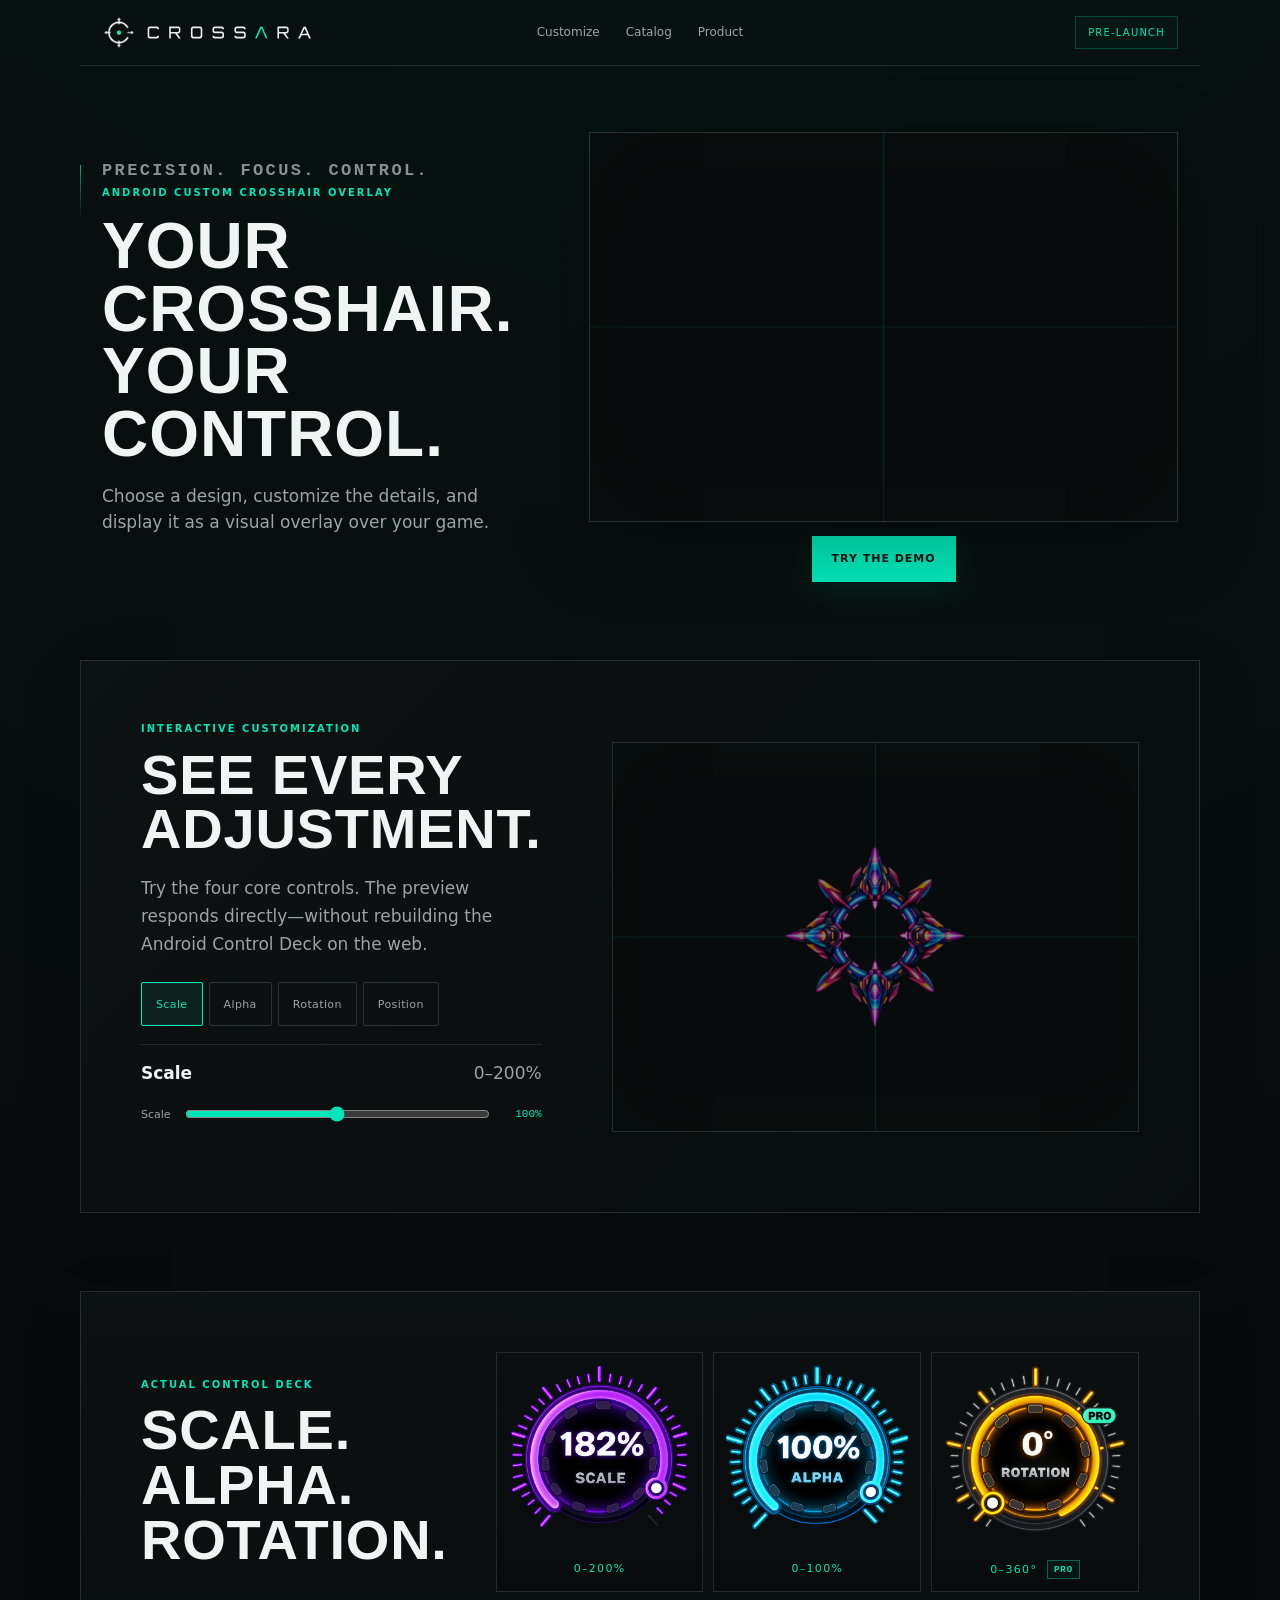
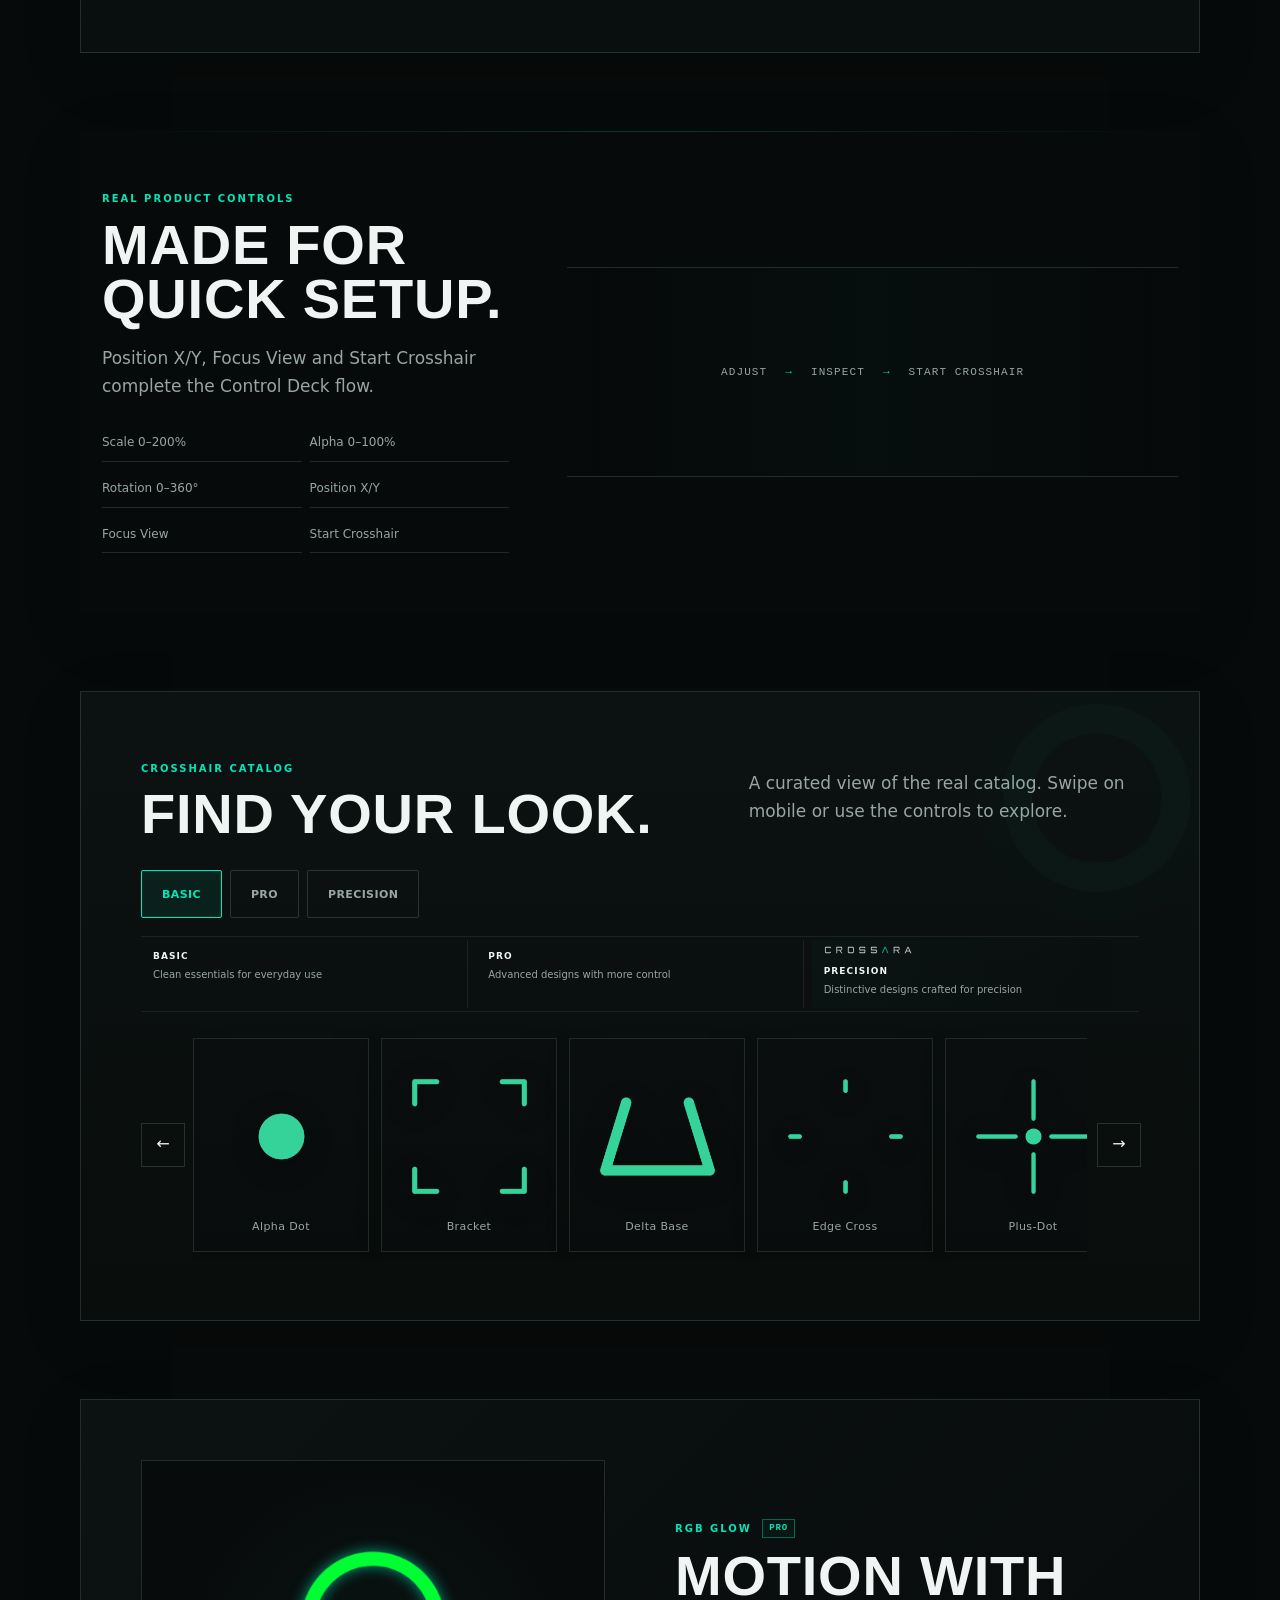
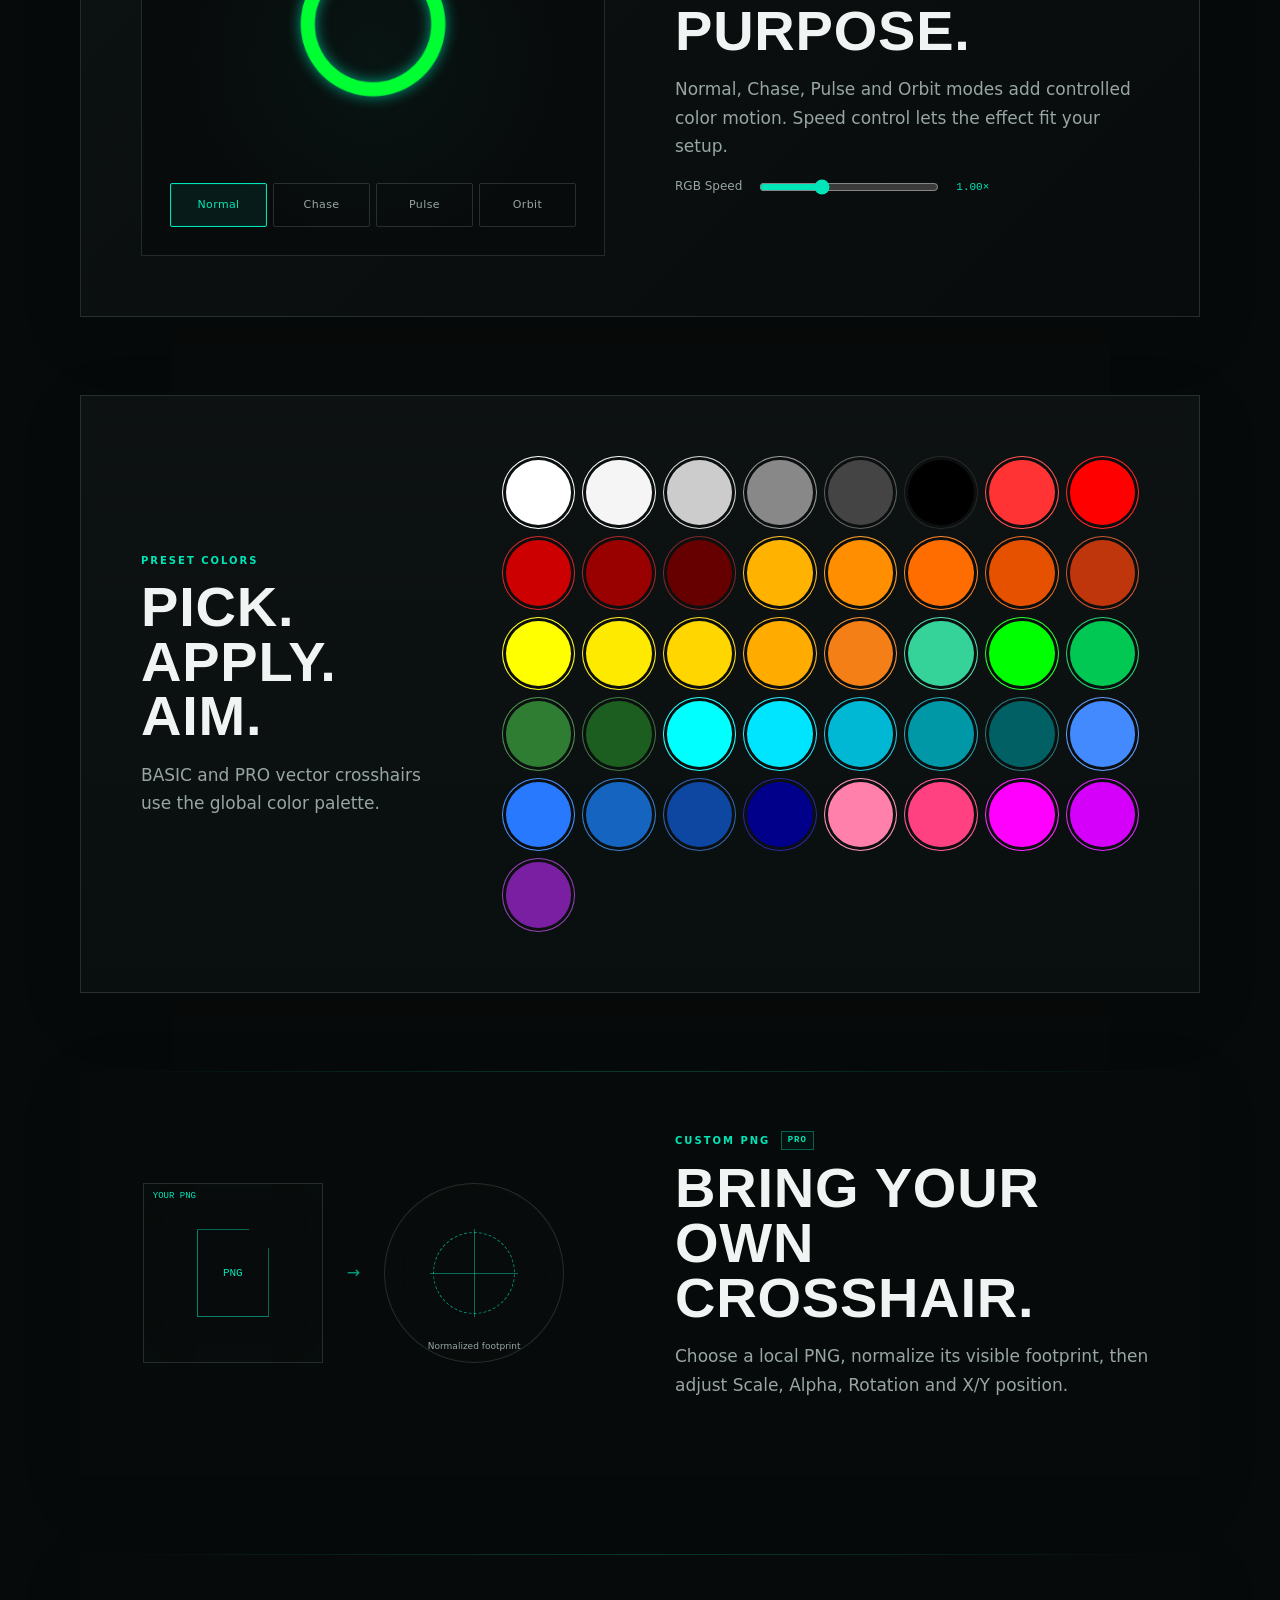
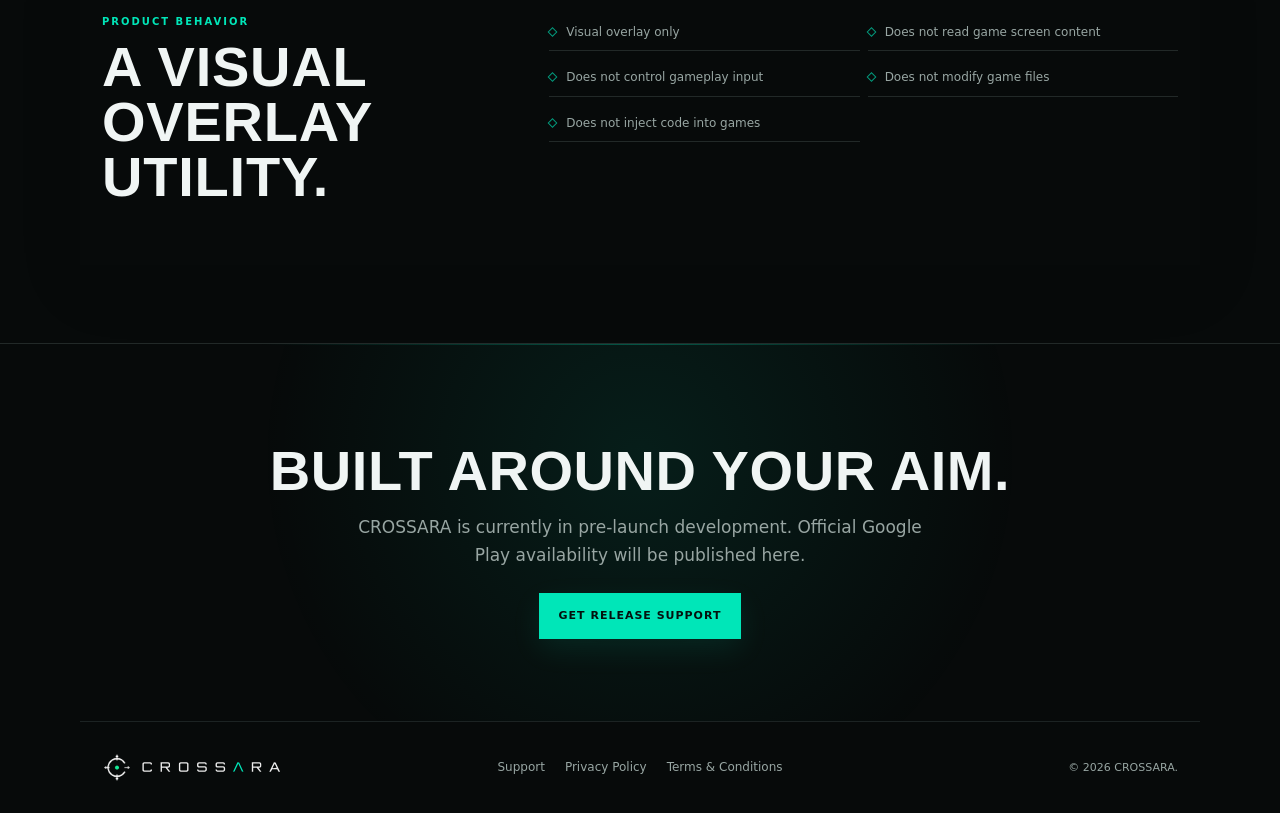
==== commit 5bdbbaff: "Force fresh homepage JS for clean section URLs" ====
--- a/index.html
+++ b/index.html
@@ -1,4 +1,4 @@
-<!doctype html><html lang="en"><head><meta charset="utf-8"><meta name="viewport" content="width=device-width,initial-scale=1"><meta name="description" content="CROSSARA is an Android custom crosshair overlay with BASIC, PRO and PRECISION designs, visual customization, RGB Glow and Custom PNG support."><meta name="theme-color" content="#070a0a"><meta property="og:title" content="CROSSARA — Custom crosshair overlay for Android"><meta property="og:description" content="Choose a crosshair. Customize it. Display it as an Android visual overlay."><meta property="og:type" content="website"><meta property="og:url" content="https://crossara.app/"><meta property="og:image" content="https://crossara.app/assets/crossara-og-1200x630.png"><link rel="canonical" href="https://crossara.app/"><link rel="icon" href="assets/crossara-favicon.svg" type="image/svg+xml"><link rel="apple-touch-icon" href="assets/crossara-favicon-180.png"><link rel="stylesheet" href="assets/site.css"><link rel="stylesheet" href="assets/final-polish.css"><style>.tier-guide .precision-tier{position:relative;padding-top:25px}.tier-guide .precision-tier .precision-mini-wordmark{position:absolute;top:6px;left:12px;width:88px;height:auto;opacity:.72;filter:none}@media(max-width:600px){.tier-guide .precision-tier{padding-top:28px;align-items:baseline}.tier-guide .precision-tier .precision-mini-wordmark{top:6px;left:4px;width:82px}}</style><script>if(location.pathname==='/index.html'){history.replaceState(null,'','/'+location.search+location.hash)}</script><script src="assets/site.js" defer></script><title>CROSSARA — Android Custom Crosshair Overlay</title></head><body>
+<!doctype html><html lang="en"><head><meta charset="utf-8"><meta name="viewport" content="width=device-width,initial-scale=1"><meta name="description" content="CROSSARA is an Android custom crosshair overlay with BASIC, PRO and PRECISION designs, visual customization, RGB Glow and Custom PNG support."><meta name="theme-color" content="#070a0a"><meta property="og:title" content="CROSSARA — Custom crosshair overlay for Android"><meta property="og:description" content="Choose a crosshair. Customize it. Display it as an Android visual overlay."><meta property="og:type" content="website"><meta property="og:url" content="https://crossara.app/"><meta property="og:image" content="https://crossara.app/assets/crossara-og-1200x630.png"><link rel="canonical" href="https://crossara.app/"><link rel="icon" href="assets/crossara-favicon.svg" type="image/svg+xml"><link rel="apple-touch-icon" href="assets/crossara-favicon-180.png"><link rel="stylesheet" href="assets/site.css"><link rel="stylesheet" href="assets/final-polish.css"><style>.tier-guide .precision-tier{position:relative;padding-top:25px}.tier-guide .precision-tier .precision-mini-wordmark{position:absolute;top:6px;left:12px;width:88px;height:auto;opacity:.72;filter:none}@media(max-width:600px){.tier-guide .precision-tier{padding-top:28px;align-items:baseline}.tier-guide .precision-tier .precision-mini-wordmark{top:6px;left:4px;width:82px}}</style><script>if(location.pathname==='/index.html'){history.replaceState(null,'','/'+location.search+location.hash)}</script><script src="assets/site.js?v=20260825-2" defer></script><title>CROSSARA — Android Custom Crosshair Overlay</title></head><body>
 <a class="skip-link" href="#main">Skip to content</a><header class="site-header"><a class="brand" href="/" aria-label="CROSSARA home"><img class="app-icon" src="assets/crossara-app-icon-512.png" alt=""><img src="assets/crossara-navbar-wordmark.svg" alt="CROSSARA"></a><nav aria-label="Main navigation"><a href="#demo">Customize</a><a href="#catalog">Catalog</a><a href="#proof">Product</a></nav><a class="header-cta" href="#release">Pre-launch</a></header>
 <main id="main"><section class="hero"><div class="hero-copy"><p class="brand-saying">Precision. Focus. Control.</p><p class="eyebrow">Android custom crosshair overlay</p><h1>Your crosshair.<br>Your control.</h1><p>Choose a design, customize the details, and display it as a visual overlay over your game.</p></div><div class="hero-product"><div class="falling-stage motion-region" aria-label="A calm showcase of CROSSARA BASIC, PRO and PRECISION crosshairs"><img class="fall f1" src="assets/catalog/basic-alpha-dot.png" alt="Alpha Dot"><img class="fall f2" src="assets/catalog/pro-aero-chevron.png" alt="Aero-Chevron"><img class="fall precision-fall f3" src="assets/showcase/precision-astra-256.png" alt="Astra"><img class="fall f4" src="assets/catalog/basic-bracket.png" alt="Bracket"><img class="fall f5" src="assets/catalog/pro-chrome-ring.png" alt="Chrome Ring"><img class="fall f6" src="assets/catalog/basic-edge-cross.png" alt="Edge Cross"><img class="fall precision-fall f7" src="assets/showcase/precision-arcus-256.png" alt="Arcus"><img class="fall f8" src="assets/catalog/pro-compass.png" alt="Compass"><img class="fall f9" src="assets/catalog/basic-plus-dot.png" alt="Plus-Dot"><img class="fall f10" src="assets/catalog/pro-diamond-flux.png" alt="Diamond Flux"><img class="fall precision-fall f11" src="assets/showcase/precision-pulse-256.png" alt="Pulse"><img class="fall f12" src="assets/catalog/basic-reflex-ring.png" alt="Reflex Ring"></div><a class="button hero-demo" href="#demo">Try the demo</a></div></section>
 
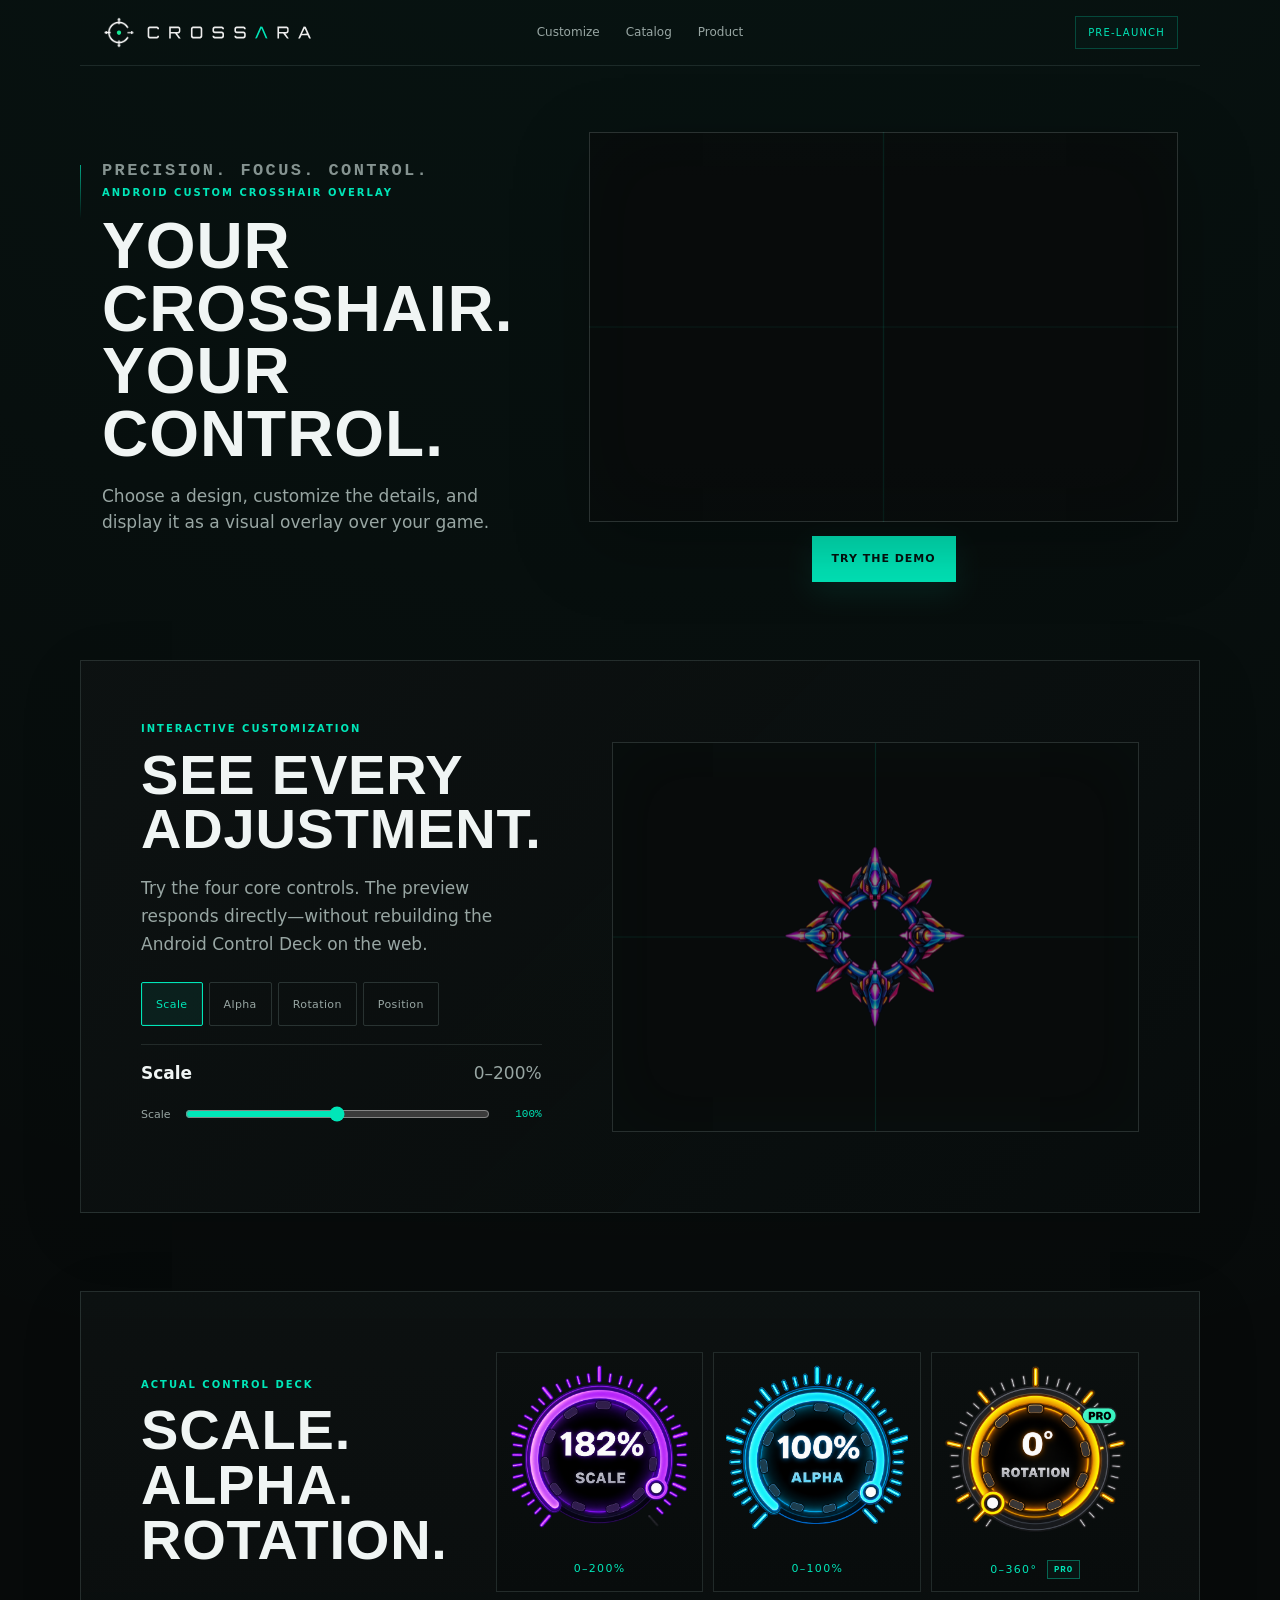
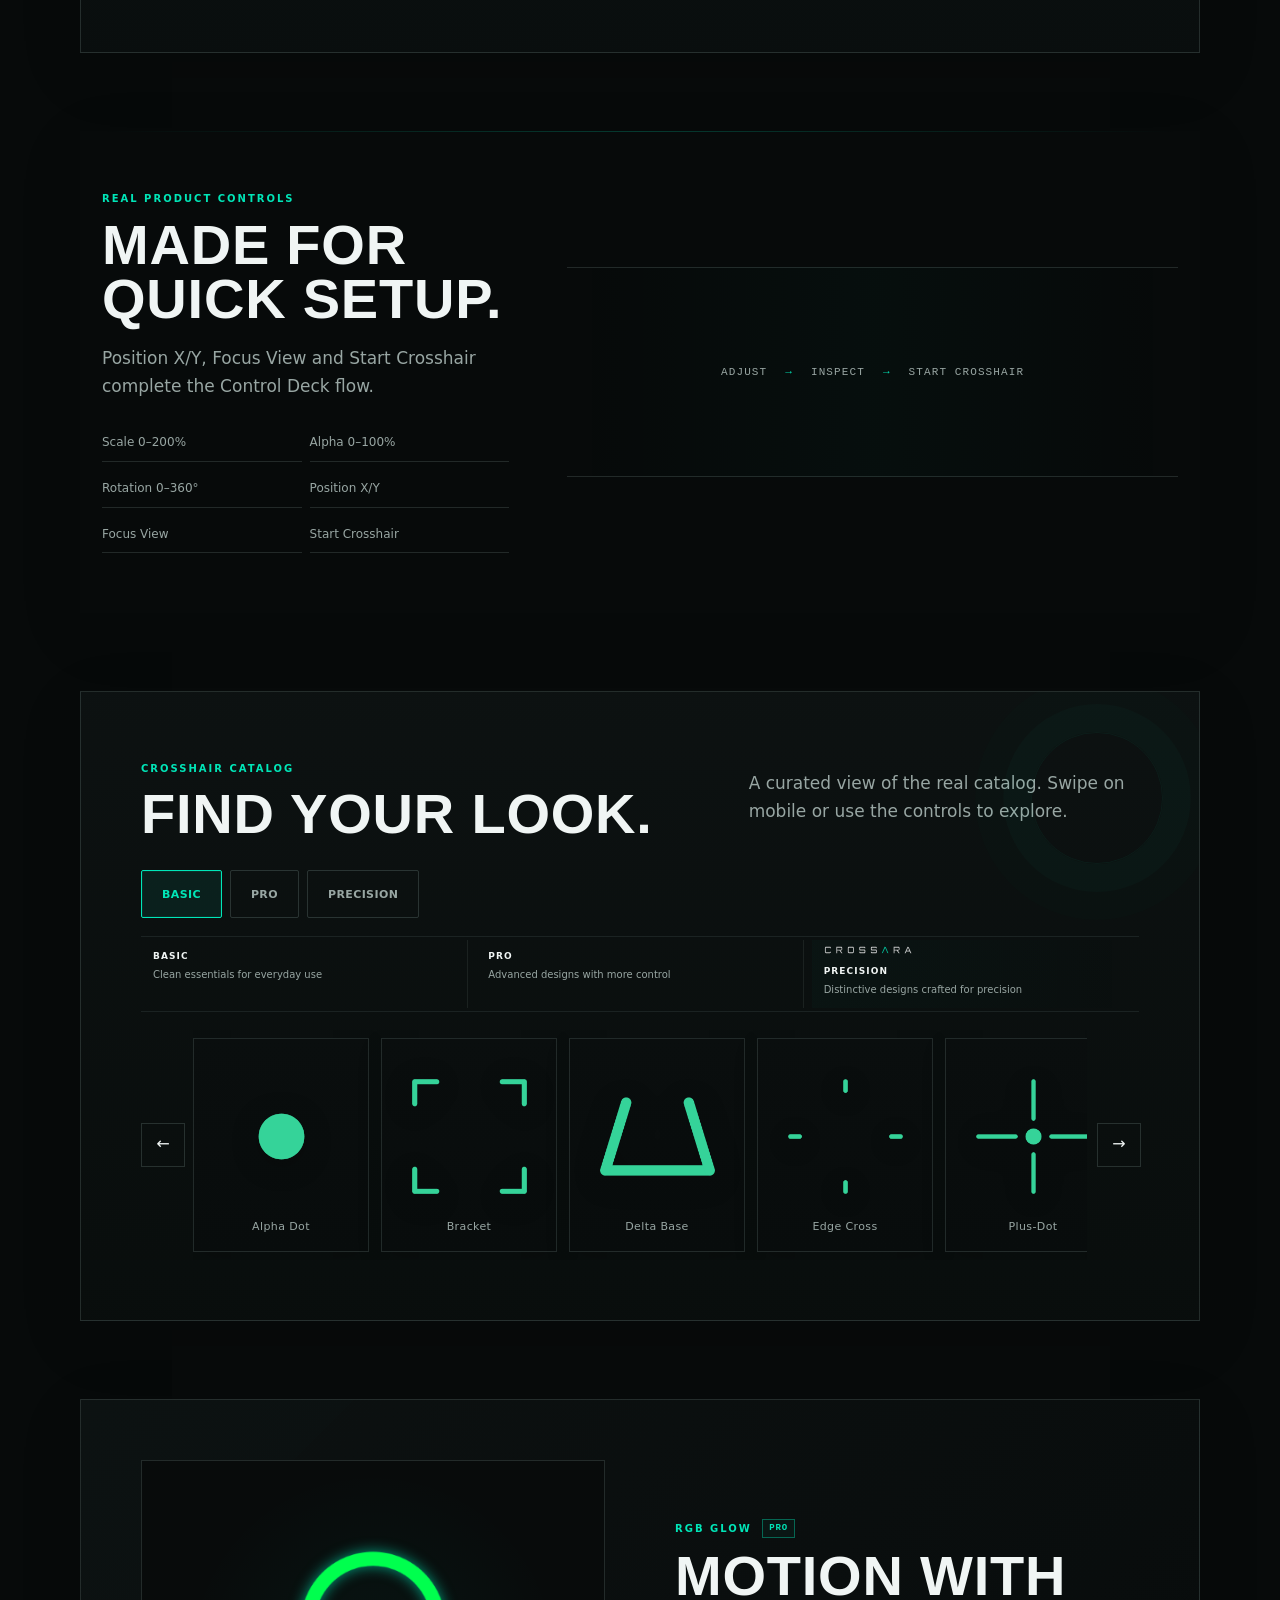
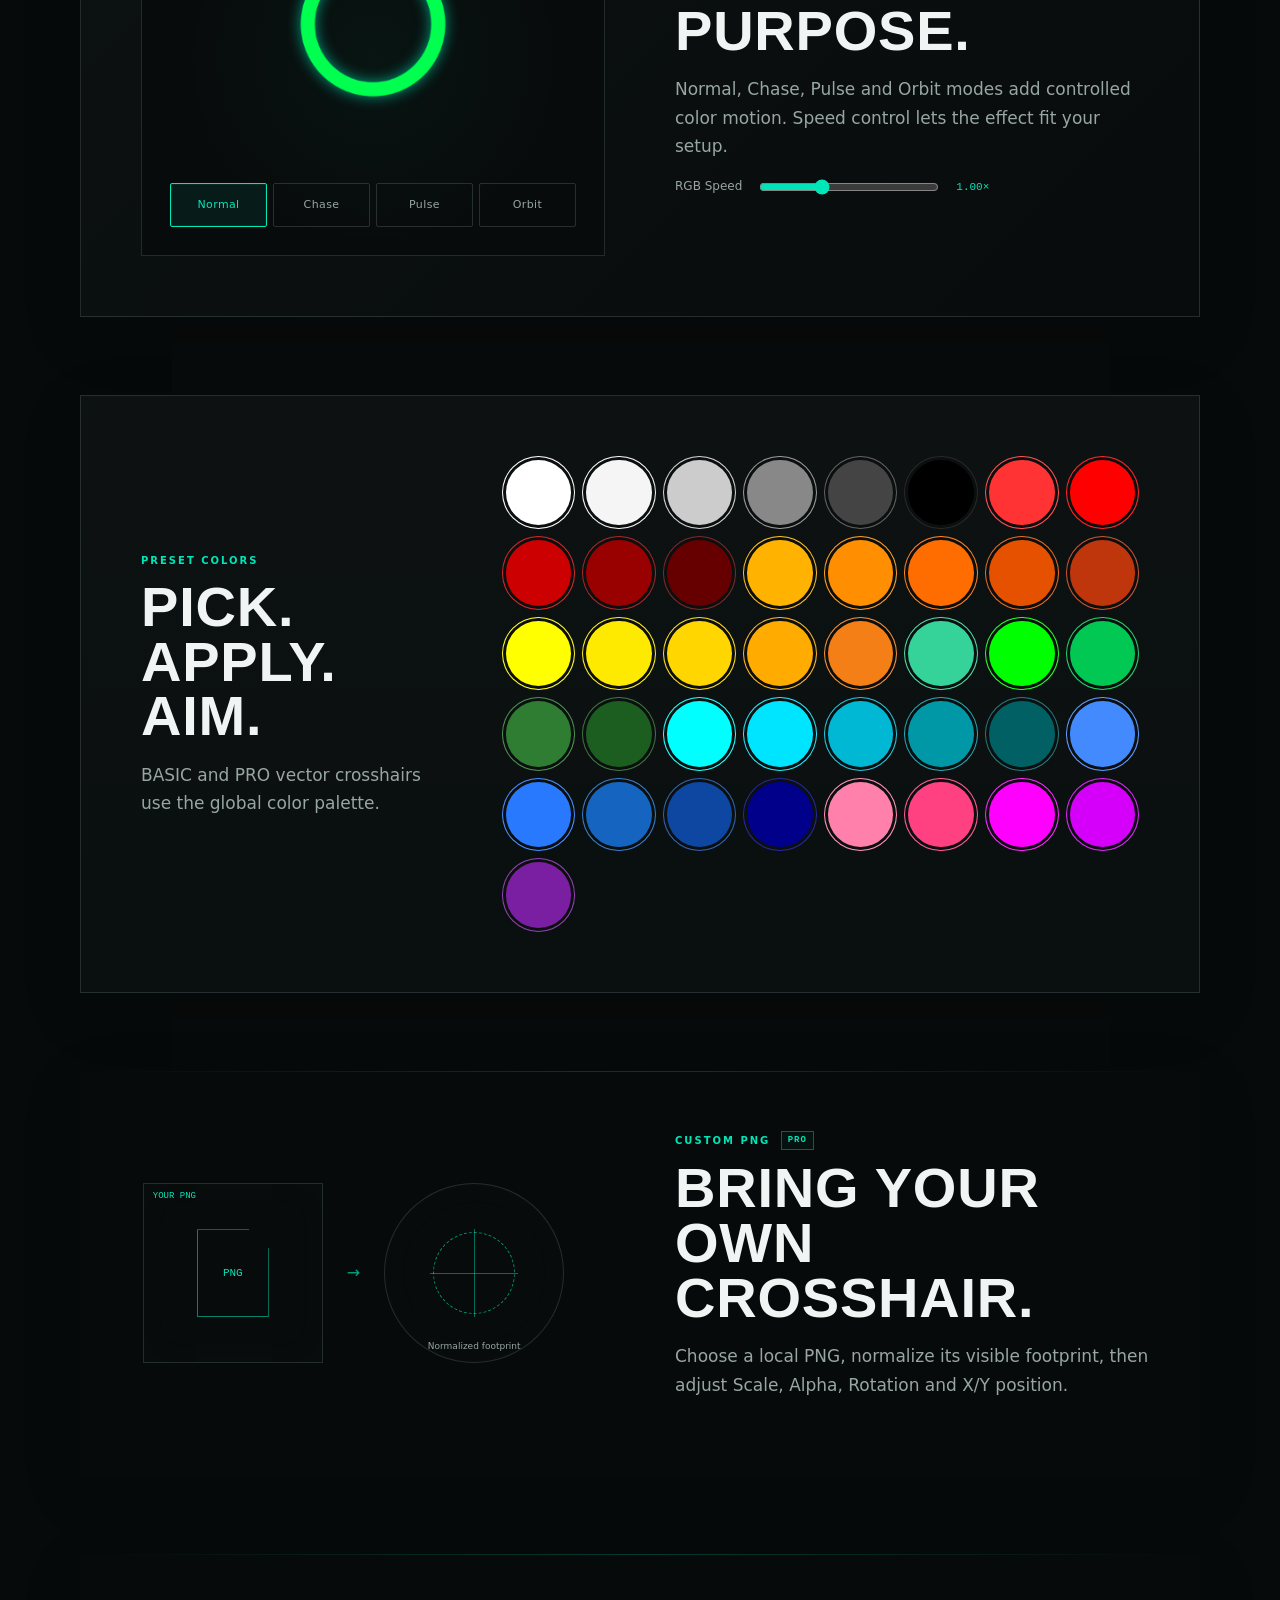
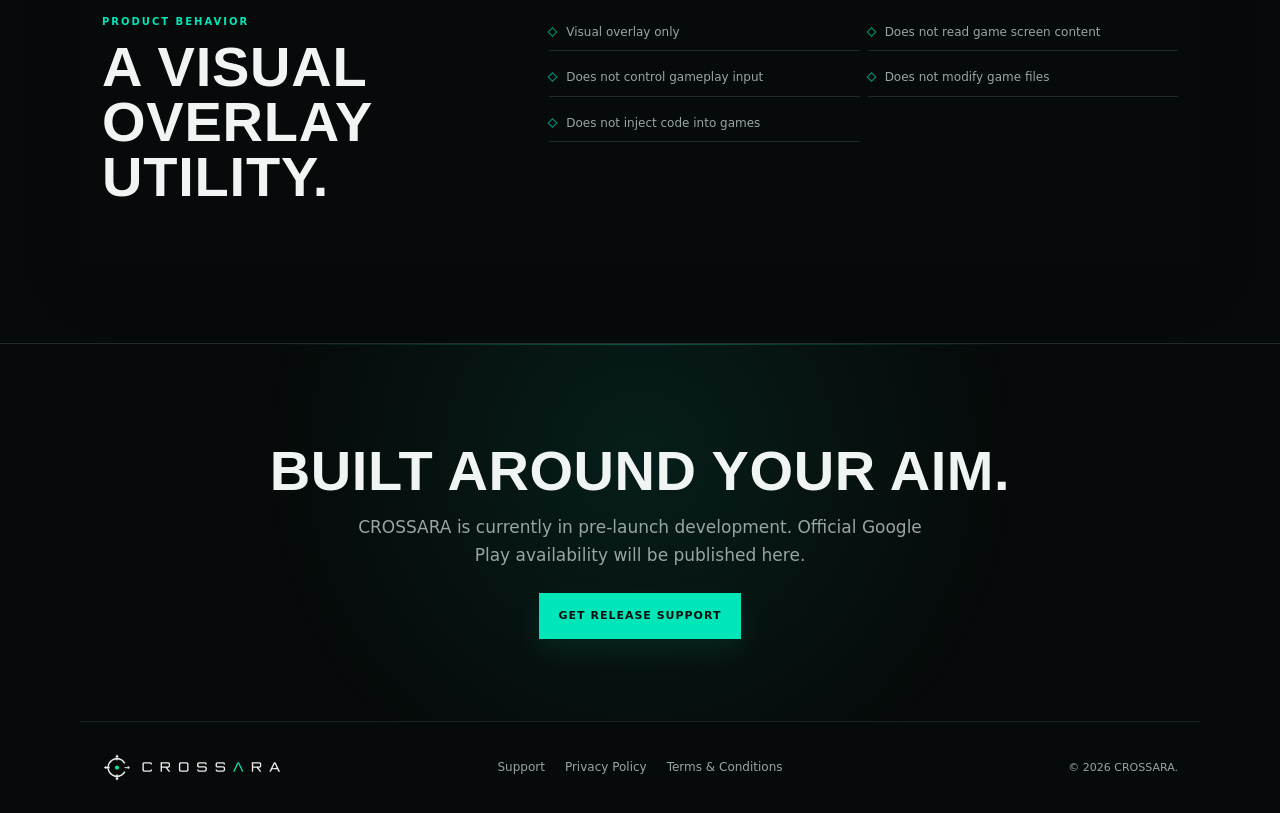
==== commit 40050508: "Enrich hero falling showcase with CROSSARA logo and lightweight crosshair density" ====
--- a/index.html
+++ b/index.html
@@ -1,6 +1,6 @@
-<!doctype html><html lang="en"><head><meta charset="utf-8"><meta name="viewport" content="width=device-width,initial-scale=1"><meta name="description" content="CROSSARA is an Android custom crosshair overlay with BASIC, PRO and PRECISION designs, visual customization, RGB Glow and Custom PNG support."><meta name="theme-color" content="#070a0a"><meta property="og:title" content="CROSSARA — Custom crosshair overlay for Android"><meta property="og:description" content="Choose a crosshair. Customize it. Display it as an Android visual overlay."><meta property="og:type" content="website"><meta property="og:url" content="https://crossara.app/"><meta property="og:image" content="https://crossara.app/assets/crossara-og-1200x630.png"><link rel="canonical" href="https://crossara.app/"><link rel="icon" href="assets/crossara-favicon.svg" type="image/svg+xml"><link rel="apple-touch-icon" href="assets/crossara-favicon-180.png"><link rel="stylesheet" href="assets/site.css"><link rel="stylesheet" href="assets/final-polish.css"><style>.tier-guide .precision-tier{position:relative;padding-top:25px}.tier-guide .precision-tier .precision-mini-wordmark{position:absolute;top:6px;left:12px;width:88px;height:auto;opacity:.72;filter:none}@media(max-width:600px){.tier-guide .precision-tier{padding-top:28px;align-items:baseline}.tier-guide .precision-tier .precision-mini-wordmark{top:6px;left:4px;width:82px}}</style><script>if(location.pathname==='/index.html'){history.replaceState(null,'','/'+location.search+location.hash)}</script><script src="assets/site.js?v=20260825-2" defer></script><title>CROSSARA — Android Custom Crosshair Overlay</title></head><body>
+<!doctype html><html lang="en"><head><meta charset="utf-8"><meta name="viewport" content="width=device-width,initial-scale=1"><meta name="description" content="CROSSARA is an Android custom crosshair overlay with BASIC, PRO and PRECISION designs, visual customization, RGB Glow and Custom PNG support."><meta name="theme-color" content="#070a0a"><meta property="og:title" content="CROSSARA — Custom crosshair overlay for Android"><meta property="og:description" content="Choose a crosshair. Customize it. Display it as an Android visual overlay."><meta property="og:type" content="website"><meta property="og:url" content="https://crossara.app/"><meta property="og:image" content="https://crossara.app/assets/crossara-og-1200x630.png"><link rel="canonical" href="https://crossara.app/"><link rel="icon" href="assets/crossara-favicon.svg" type="image/svg+xml"><link rel="apple-touch-icon" href="assets/crossara-favicon-180.png"><link rel="stylesheet" href="assets/site.css"><link rel="stylesheet" href="assets/final-polish.css"><style>.tier-guide .precision-tier{position:relative;padding-top:25px}.tier-guide .precision-tier .precision-mini-wordmark{position:absolute;top:6px;left:12px;width:88px;height:auto;opacity:.72;filter:none}.hero-product .brand-fall{border-radius:20%;opacity:.9;filter:drop-shadow(0 0 10px rgba(0,230,184,.16))}.f13{left:13%;--size:46px;--duration:30s;--delay:-16s}.f14{left:38%;--size:50px;--duration:27s;--delay:-8s}.f15{left:70%;--size:44px;--duration:32s;--delay:-21s}.f16{left:93%;--size:54px;--duration:29s;--delay:-12s}@media(max-width:600px){.tier-guide .precision-tier{padding-top:28px;align-items:baseline}.tier-guide .precision-tier .precision-mini-wordmark{top:6px;left:4px;width:82px}.f13{left:12%;--size:38px}.f14{left:58%;--size:40px}.f15,.f16{display:none}}@media(prefers-reduced-motion:reduce){.f13{top:72%;left:12%}.f14{top:14%;left:53%}.f15{top:70%;left:67%}.f16{top:18%;left:90%}}</style><script>if(location.pathname==='/index.html'){history.replaceState(null,'','/'+location.search+location.hash)}</script><script src="assets/site.js?v=20260825-2" defer></script><title>CROSSARA — Android Custom Crosshair Overlay</title></head><body>
 <a class="skip-link" href="#main">Skip to content</a><header class="site-header"><a class="brand" href="/" aria-label="CROSSARA home"><img class="app-icon" src="assets/crossara-app-icon-512.png" alt=""><img src="assets/crossara-navbar-wordmark.svg" alt="CROSSARA"></a><nav aria-label="Main navigation"><a href="#demo">Customize</a><a href="#catalog">Catalog</a><a href="#proof">Product</a></nav><a class="header-cta" href="#release">Pre-launch</a></header>
-<main id="main"><section class="hero"><div class="hero-copy"><p class="brand-saying">Precision. Focus. Control.</p><p class="eyebrow">Android custom crosshair overlay</p><h1>Your crosshair.<br>Your control.</h1><p>Choose a design, customize the details, and display it as a visual overlay over your game.</p></div><div class="hero-product"><div class="falling-stage motion-region" aria-label="A calm showcase of CROSSARA BASIC, PRO and PRECISION crosshairs"><img class="fall f1" src="assets/catalog/basic-alpha-dot.png" alt="Alpha Dot"><img class="fall f2" src="assets/catalog/pro-aero-chevron.png" alt="Aero-Chevron"><img class="fall precision-fall f3" src="assets/showcase/precision-astra-256.png" alt="Astra"><img class="fall f4" src="assets/catalog/basic-bracket.png" alt="Bracket"><img class="fall f5" src="assets/catalog/pro-chrome-ring.png" alt="Chrome Ring"><img class="fall f6" src="assets/catalog/basic-edge-cross.png" alt="Edge Cross"><img class="fall precision-fall f7" src="assets/showcase/precision-arcus-256.png" alt="Arcus"><img class="fall f8" src="assets/catalog/pro-compass.png" alt="Compass"><img class="fall f9" src="assets/catalog/basic-plus-dot.png" alt="Plus-Dot"><img class="fall f10" src="assets/catalog/pro-diamond-flux.png" alt="Diamond Flux"><img class="fall precision-fall f11" src="assets/showcase/precision-pulse-256.png" alt="Pulse"><img class="fall f12" src="assets/catalog/basic-reflex-ring.png" alt="Reflex Ring"></div><a class="button hero-demo" href="#demo">Try the demo</a></div></section>
+<main id="main"><section class="hero"><div class="hero-copy"><p class="brand-saying">Precision. Focus. Control.</p><p class="eyebrow">Android custom crosshair overlay</p><h1>Your crosshair.<br>Your control.</h1><p>Choose a design, customize the details, and display it as a visual overlay over your game.</p></div><div class="hero-product"><div class="falling-stage motion-region" aria-label="A calm showcase of CROSSARA BASIC, PRO and PRECISION crosshairs"><img class="fall f1" src="assets/catalog/basic-alpha-dot.png" alt="Alpha Dot"><img class="fall f2" src="assets/catalog/pro-aero-chevron.png" alt="Aero-Chevron"><img class="fall precision-fall f3" src="assets/showcase/precision-astra-256.png" alt="Astra"><img class="fall f4" src="assets/catalog/basic-bracket.png" alt="Bracket"><img class="fall f5" src="assets/catalog/pro-chrome-ring.png" alt="Chrome Ring"><img class="fall f6" src="assets/catalog/basic-edge-cross.png" alt="Edge Cross"><img class="fall precision-fall f7" src="assets/showcase/precision-arcus-256.png" alt="Arcus"><img class="fall f8" src="assets/catalog/pro-compass.png" alt="Compass"><img class="fall f9" src="assets/catalog/basic-plus-dot.png" alt="Plus-Dot"><img class="fall f10" src="assets/catalog/pro-diamond-flux.png" alt="Diamond Flux"><img class="fall precision-fall f11" src="assets/showcase/precision-pulse-256.png" alt="Pulse"><img class="fall f12" src="assets/catalog/basic-reflex-ring.png" alt="Reflex Ring"><img class="fall brand-fall f13" src="assets/crossara-app-icon-512.png" alt="CROSSARA logo"><img class="fall f14" src="assets/catalog/basic-alpha-dot.png" alt=""><img class="fall f15" src="assets/catalog/pro-compass.png" alt=""><img class="fall precision-fall f16" src="assets/showcase/precision-astra-256.png" alt=""></div><a class="button hero-demo" href="#demo">Try the demo</a></div></section>
 
 <section class="demo section" id="demo"><div class="section-copy"><p class="eyebrow">Interactive customization</p><h2>See every adjustment.</h2><p>Try the four core controls. The preview responds directly—without rebuilding the Android Control Deck on the web.</p><div class="demo-tabs" role="tablist" aria-label="Customization controls"><button class="active" data-demo="scale" role="tab" aria-selected="true">Scale</button><button data-demo="alpha" role="tab" aria-selected="false">Alpha</button><button data-demo="rotation" role="tab" aria-selected="false">Rotation</button><button data-demo="position" role="tab" aria-selected="false">Position</button></div><p class="demo-readout" aria-live="polite"><strong>Scale</strong><span class="demo-readout-actions"><span class="demo-readout-value">100%</span><button class="position-reset" type="button" hidden>RESET</button></span></p><div class="demo-controls"><label data-control="scale"><span>Scale</span><input type="range" min="0" max="200" value="100" aria-label="Crosshair scale"><output>100%</output></label><label data-control="alpha" hidden><span>Alpha</span><input type="range" min="0" max="100" value="50" aria-label="Crosshair alpha"><output>50%</output></label><label data-control="rotation" hidden><span>Rotation</span><input type="range" min="0" max="360" value="0" aria-label="Crosshair rotation"><output>0°</output></label><div class="position-controls" data-control="position" hidden aria-label="Crosshair position controls"><button data-move="up" aria-label="Move crosshair up">↑</button><button data-move="left" aria-label="Move crosshair left">←</button><button data-move="down" aria-label="Move crosshair down">↓</button><button data-move="right" aria-label="Move crosshair right">→</button></div></div></div><div class="demo-stage"><div class="demo-axis"></div><img id="demo-crosshair" src="assets/product/astra.png" alt="Astra crosshair customization preview"></div></section>
 
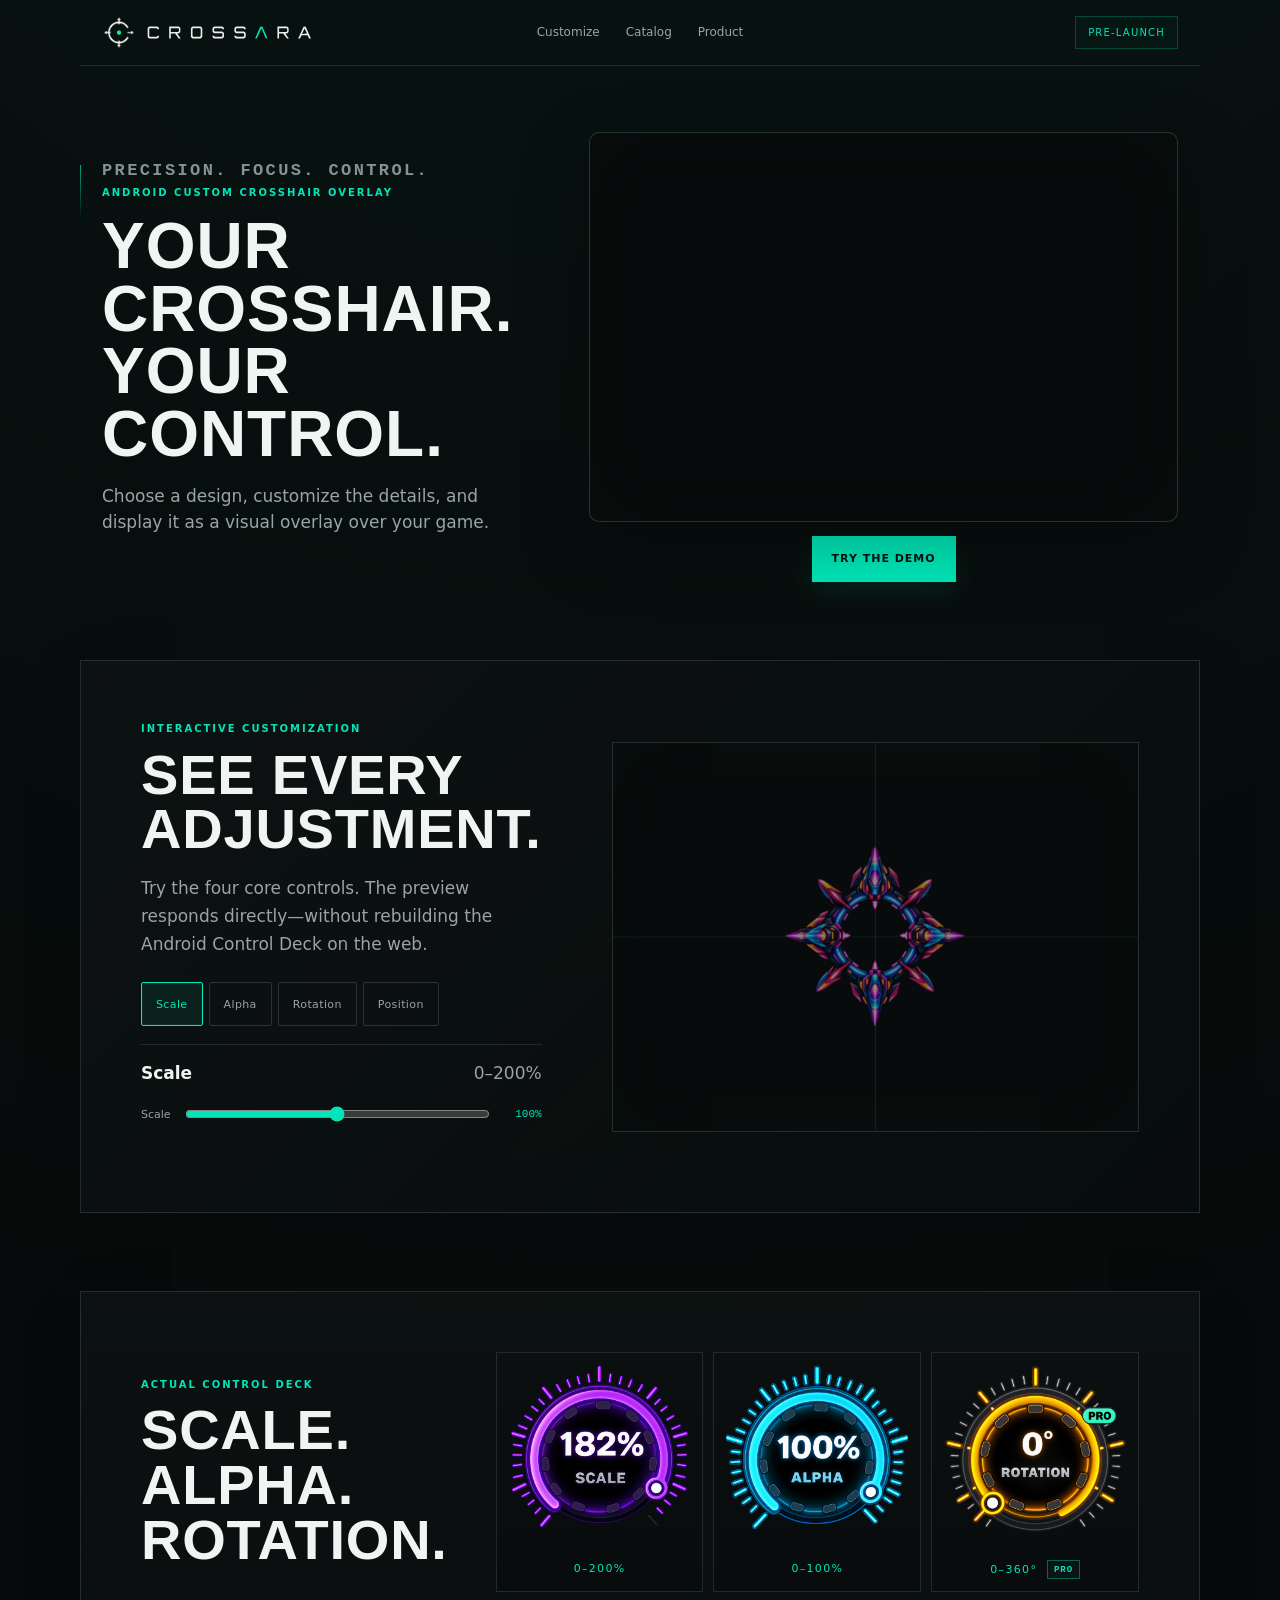
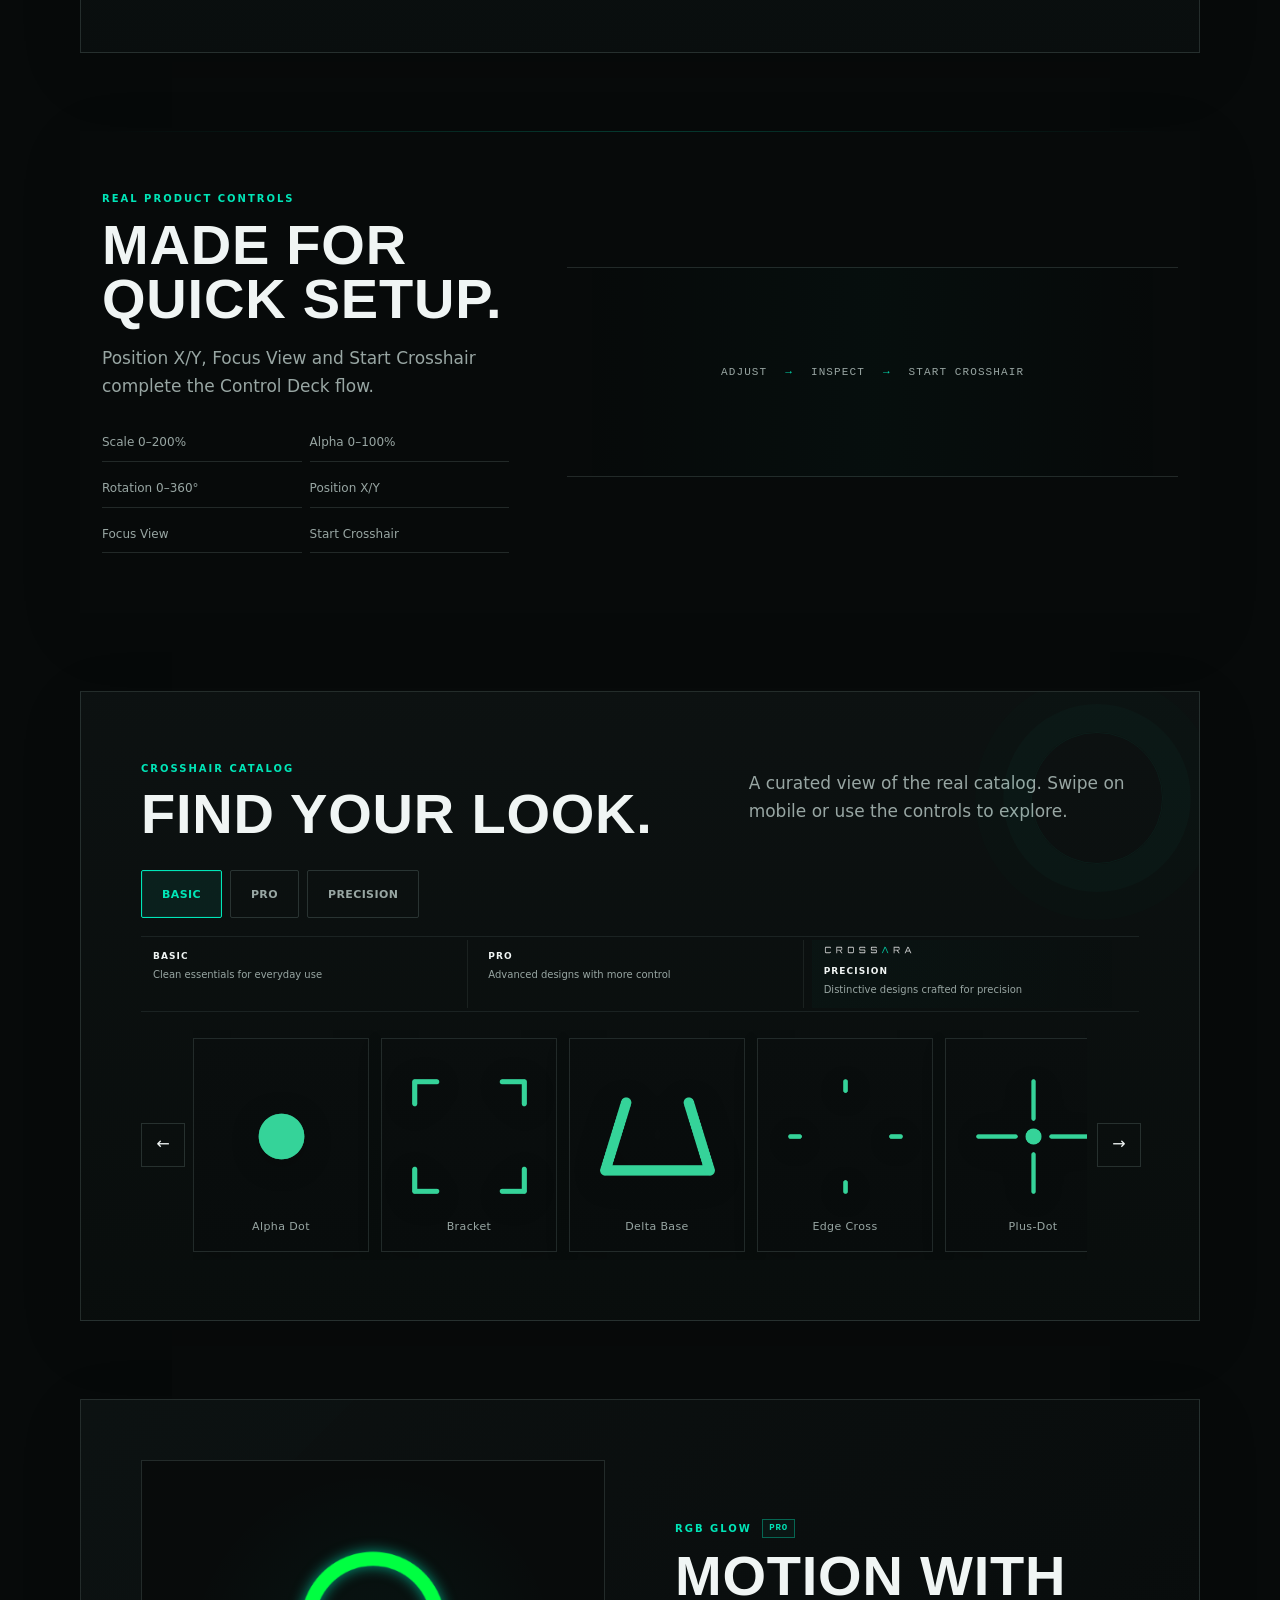
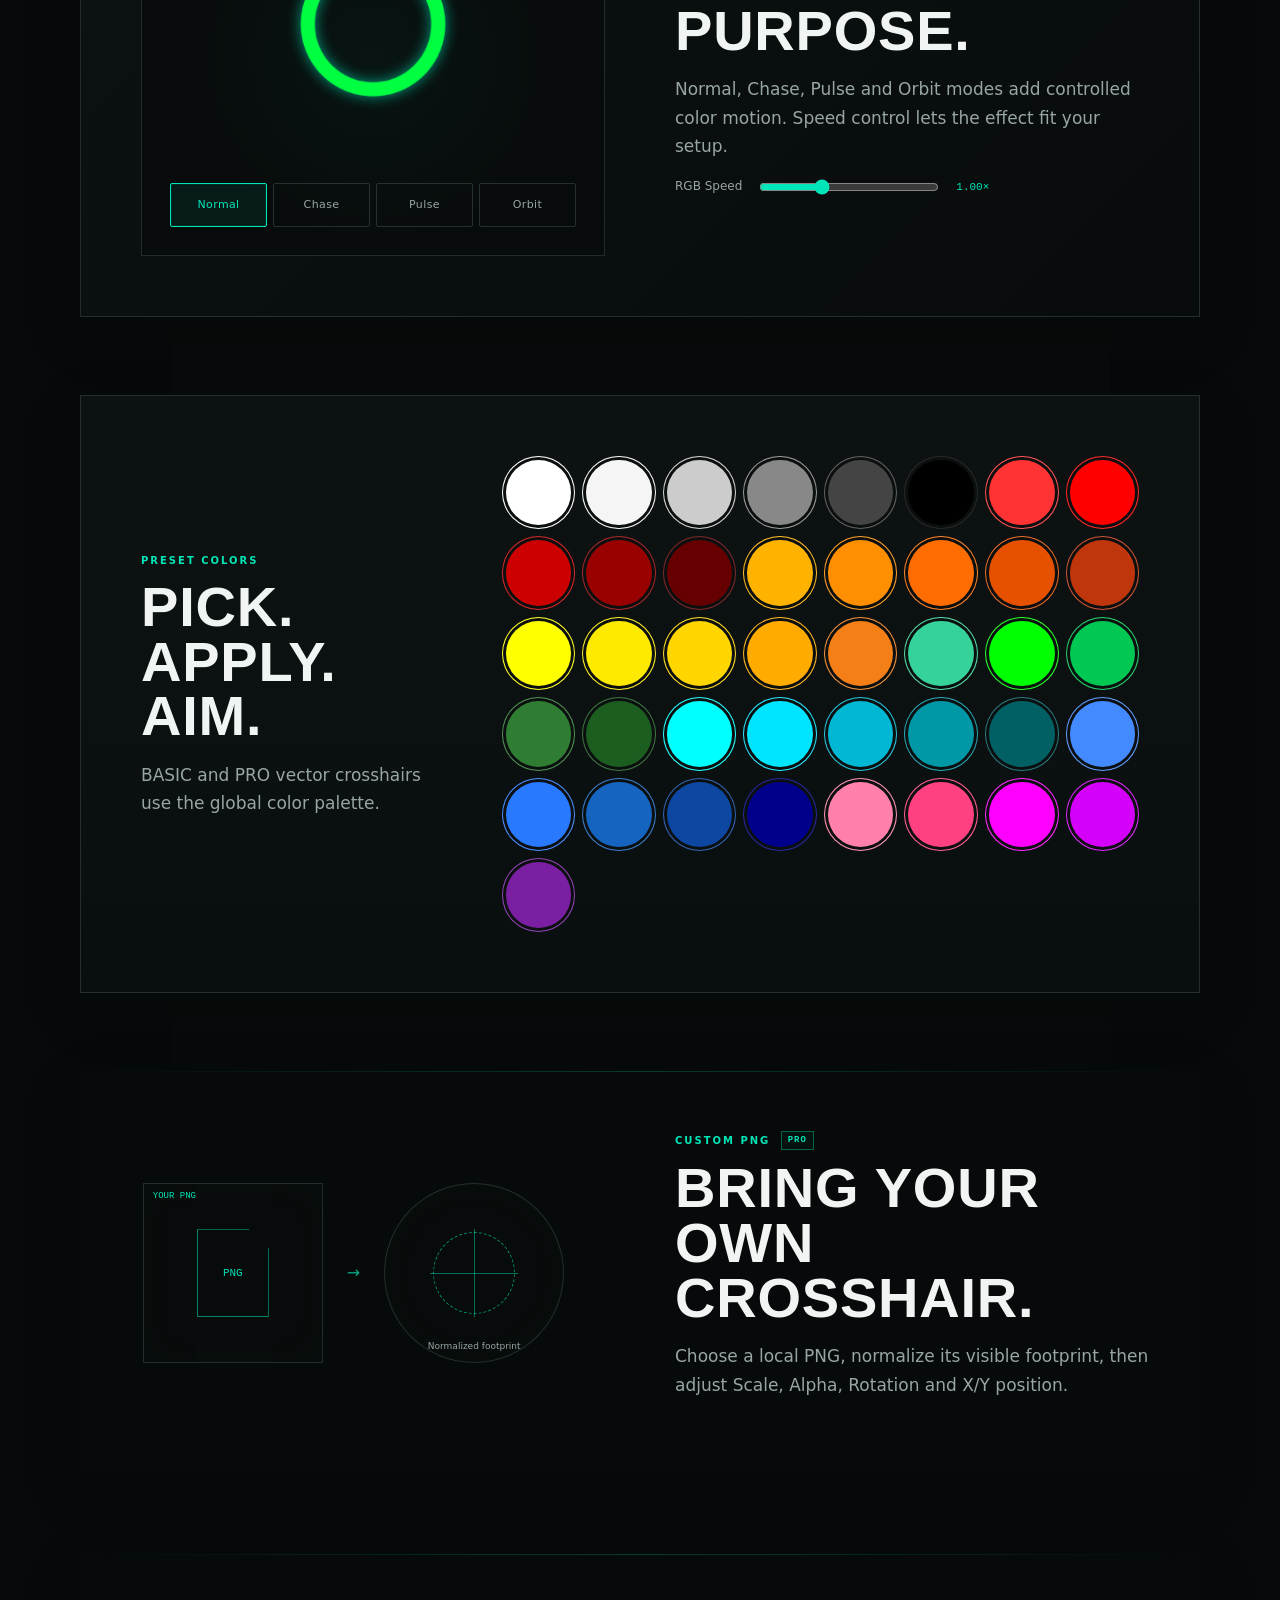
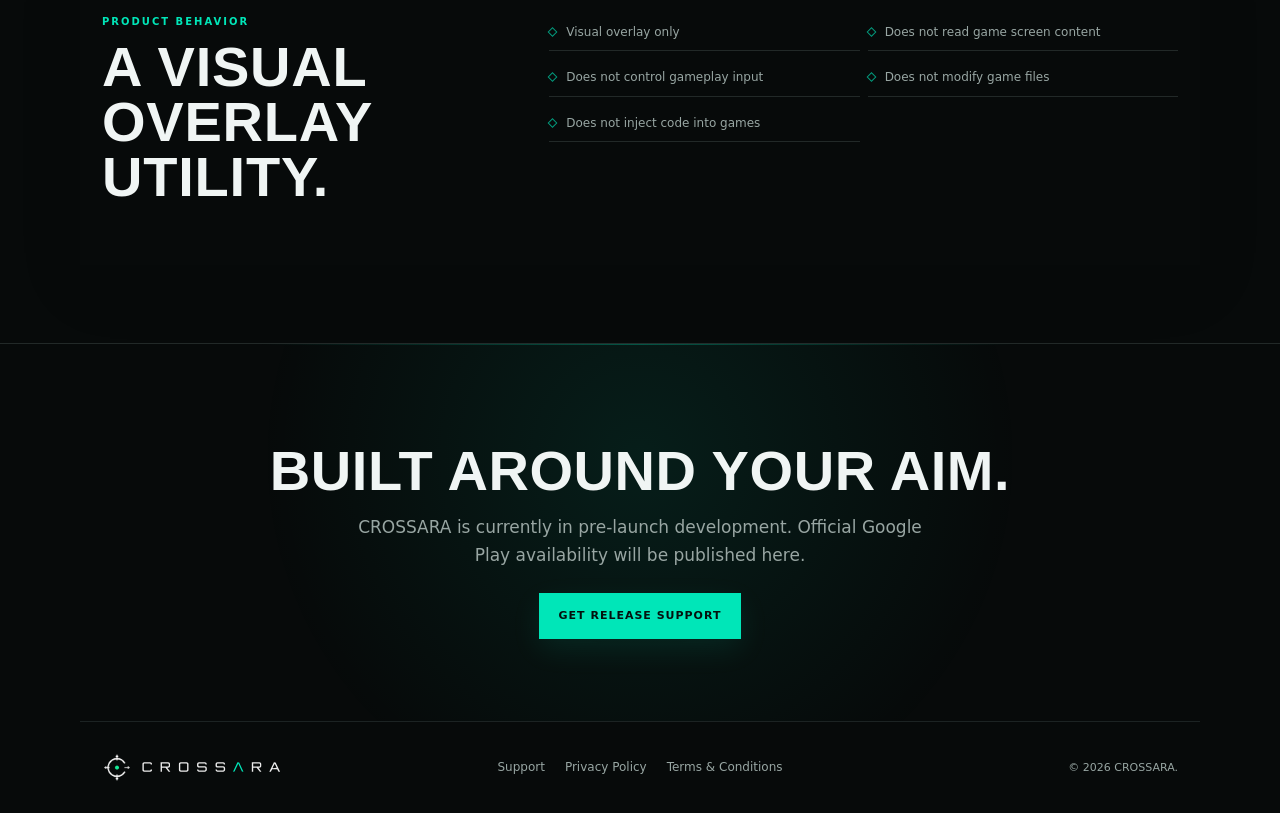
==== commit 06b88f91: "Bust hero polish cache" ====
--- a/index.html
+++ b/index.html
@@ -1,4 +1,4 @@
-<!doctype html><html lang="en"><head><meta charset="utf-8"><meta name="viewport" content="width=device-width,initial-scale=1"><meta name="description" content="CROSSARA is an Android custom crosshair overlay with BASIC, PRO and PRECISION designs, visual customization, RGB Glow and Custom PNG support."><meta name="theme-color" content="#070a0a"><meta property="og:title" content="CROSSARA — Custom crosshair overlay for Android"><meta property="og:description" content="Choose a crosshair. Customize it. Display it as an Android visual overlay."><meta property="og:type" content="website"><meta property="og:url" content="https://crossara.app/"><meta property="og:image" content="https://crossara.app/assets/crossara-og-1200x630.png"><link rel="canonical" href="https://crossara.app/"><link rel="icon" href="assets/crossara-favicon.svg" type="image/svg+xml"><link rel="apple-touch-icon" href="assets/crossara-favicon-180.png"><link rel="stylesheet" href="assets/site.css"><link rel="stylesheet" href="assets/final-polish.css"><style>.tier-guide .precision-tier{position:relative;padding-top:25px}.tier-guide .precision-tier .precision-mini-wordmark{position:absolute;top:6px;left:12px;width:88px;height:auto;opacity:.72;filter:none}.hero-product .brand-fall{border-radius:20%;opacity:.9;filter:drop-shadow(0 0 10px rgba(0,230,184,.16))}.f13{left:13%;--size:46px;--duration:30s;--delay:-16s}.f14{left:38%;--size:50px;--duration:27s;--delay:-8s}.f15{left:70%;--size:44px;--duration:32s;--delay:-21s}.f16{left:93%;--size:54px;--duration:29s;--delay:-12s}@media(max-width:600px){.tier-guide .precision-tier{padding-top:28px;align-items:baseline}.tier-guide .precision-tier .precision-mini-wordmark{top:6px;left:4px;width:82px}.f13{left:12%;--size:38px}.f14{left:58%;--size:40px}.f15,.f16{display:none}}@media(prefers-reduced-motion:reduce){.f13{top:72%;left:12%}.f14{top:14%;left:53%}.f15{top:70%;left:67%}.f16{top:18%;left:90%}}</style><script>if(location.pathname==='/index.html'){history.replaceState(null,'','/'+location.search+location.hash)}</script><script src="assets/site.js?v=20260825-2" defer></script><title>CROSSARA — Android Custom Crosshair Overlay</title></head><body>
+<!doctype html><html lang="en"><head><meta charset="utf-8"><meta name="viewport" content="width=device-width,initial-scale=1"><meta name="description" content="CROSSARA is an Android custom crosshair overlay with BASIC, PRO and PRECISION designs, visual customization, RGB Glow and Custom PNG support."><meta name="theme-color" content="#070a0a"><meta property="og:title" content="CROSSARA — Custom crosshair overlay for Android"><meta property="og:description" content="Choose a crosshair. Customize it. Display it as an Android visual overlay."><meta property="og:type" content="website"><meta property="og:url" content="https://crossara.app/"><meta property="og:image" content="https://crossara.app/assets/crossara-og-1200x630.png"><link rel="canonical" href="https://crossara.app/"><link rel="icon" href="assets/crossara-favicon.svg" type="image/svg+xml"><link rel="apple-touch-icon" href="assets/crossara-favicon-180.png"><link rel="stylesheet" href="assets/site.css"><link rel="stylesheet" href="assets/final-polish.css?v=20260825-3"><style>.tier-guide .precision-tier{position:relative;padding-top:25px}.tier-guide .precision-tier .precision-mini-wordmark{position:absolute;top:6px;left:12px;width:88px;height:auto;opacity:.72;filter:none}.hero-product .brand-fall{border-radius:20%;opacity:.9;filter:drop-shadow(0 0 10px rgba(0,230,184,.16))}.f13{left:13%;--size:46px;--duration:30s;--delay:-16s}.f14{left:38%;--size:50px;--duration:27s;--delay:-8s}.f15{left:70%;--size:44px;--duration:32s;--delay:-21s}.f16{left:93%;--size:54px;--duration:29s;--delay:-12s}@media(max-width:600px){.tier-guide .precision-tier{padding-top:28px;align-items:baseline}.tier-guide .precision-tier .precision-mini-wordmark{top:6px;left:4px;width:82px}.f13{left:12%;--size:38px}.f14{left:58%;--size:40px}.f15,.f16{display:none}}@media(prefers-reduced-motion:reduce){.f13{top:72%;left:12%}.f14{top:14%;left:53%}.f15{top:70%;left:67%}.f16{top:18%;left:90%}}</style><script>if(location.pathname==='/index.html'){history.replaceState(null,'','/'+location.search+location.hash)}</script><script src="assets/site.js?v=20260825-2" defer></script><title>CROSSARA — Android Custom Crosshair Overlay</title></head><body>
 <a class="skip-link" href="#main">Skip to content</a><header class="site-header"><a class="brand" href="/" aria-label="CROSSARA home"><img class="app-icon" src="assets/crossara-app-icon-512.png" alt=""><img src="assets/crossara-navbar-wordmark.svg" alt="CROSSARA"></a><nav aria-label="Main navigation"><a href="#demo">Customize</a><a href="#catalog">Catalog</a><a href="#proof">Product</a></nav><a class="header-cta" href="#release">Pre-launch</a></header>
 <main id="main"><section class="hero"><div class="hero-copy"><p class="brand-saying">Precision. Focus. Control.</p><p class="eyebrow">Android custom crosshair overlay</p><h1>Your crosshair.<br>Your control.</h1><p>Choose a design, customize the details, and display it as a visual overlay over your game.</p></div><div class="hero-product"><div class="falling-stage motion-region" aria-label="A calm showcase of CROSSARA BASIC, PRO and PRECISION crosshairs"><img class="fall f1" src="assets/catalog/basic-alpha-dot.png" alt="Alpha Dot"><img class="fall f2" src="assets/catalog/pro-aero-chevron.png" alt="Aero-Chevron"><img class="fall precision-fall f3" src="assets/showcase/precision-astra-256.png" alt="Astra"><img class="fall f4" src="assets/catalog/basic-bracket.png" alt="Bracket"><img class="fall f5" src="assets/catalog/pro-chrome-ring.png" alt="Chrome Ring"><img class="fall f6" src="assets/catalog/basic-edge-cross.png" alt="Edge Cross"><img class="fall precision-fall f7" src="assets/showcase/precision-arcus-256.png" alt="Arcus"><img class="fall f8" src="assets/catalog/pro-compass.png" alt="Compass"><img class="fall f9" src="assets/catalog/basic-plus-dot.png" alt="Plus-Dot"><img class="fall f10" src="assets/catalog/pro-diamond-flux.png" alt="Diamond Flux"><img class="fall precision-fall f11" src="assets/showcase/precision-pulse-256.png" alt="Pulse"><img class="fall f12" src="assets/catalog/basic-reflex-ring.png" alt="Reflex Ring"><img class="fall brand-fall f13" src="assets/crossara-app-icon-512.png" alt="CROSSARA logo"><img class="fall f14" src="assets/catalog/basic-alpha-dot.png" alt=""><img class="fall f15" src="assets/catalog/pro-compass.png" alt=""><img class="fall precision-fall f16" src="assets/showcase/precision-astra-256.png" alt=""></div><a class="button hero-demo" href="#demo">Try the demo</a></div></section>
 
@@ -18,4 +18,4 @@
 
 <section class="trust section"><div><p class="eyebrow">Product behavior</p><h2>A visual overlay utility.</h2></div><ul><li>Visual overlay only</li><li>Does not read game screen content</li><li>Does not control gameplay input</li><li>Does not modify game files</li><li>Does not inject code into games</li></ul></section>
 <section class="release" id="release"><h2>Built around your aim.</h2><p>CROSSARA is currently in pre-launch development. Official Google Play availability will be published here.</p><a class="button" href="support.html">Get release support</a></section></main>
-<footer class="site-footer"><a class="footer-brand" href="/" aria-label="CROSSARA home"><img class="app-icon" src="assets/crossara-app-icon-512.png" alt=""><img src="assets/crossara-navbar-wordmark.svg" alt="CROSSARA"></a><div><a href="support.html">Support</a><a href="privacy.html">Privacy Policy</a><a href="terms.html">Terms &amp; Conditions</a></div><p>© 2026 CROSSARA.</p></footer></body></html>
+<footer class="site-footer"><a class="footer-brand" href="/" aria-label="CROSSARA home"><img class="app-icon" src="assets/crossara-app-icon-512.png" alt=""><img src="assets/crossara-navbar-wordmark.svg" alt="CROSSARA"></a><div><a href="support.html">Support</a><a href="privacy.html">Privacy Policy</a><a href="terms.html">Terms &amp; Conditions</a></div><p>© 2026 CROSSARA.</p></footer></body></html>
--- a/assets/final-polish.css
+++ b/assets/final-polish.css
@@ -6,7 +6,7 @@
 .site-header nav a{position:relative;transition:color .18s ease}.site-header nav a:after{content:"";position:absolute;left:0;right:0;bottom:-8px;height:1px;background:var(--mint);transform:scaleX(0);transform-origin:center;transition:transform .18s ease}.site-header nav a:hover:after,.site-header nav a:focus-visible:after{transform:scaleX(1)}
 .header-cta{border-color:rgba(0,230,184,.24);background:rgba(0,230,184,.025);transition:border-color .18s ease,background .18s ease}.header-cta:hover,.header-cta:focus-visible{border-color:rgba(0,230,184,.58);background:rgba(0,230,184,.07)}
 .hero{padding-top:66px;padding-bottom:78px}.hero-copy{position:relative}.hero-copy:before{content:"";position:absolute;left:-22px;top:4px;width:1px;height:54px;background:linear-gradient(var(--mint),transparent);opacity:.7}.hero h1{letter-spacing:.015em;text-wrap:balance}.hero-copy>p:not(.eyebrow):not(.brand-saying){max-width:455px}.brand-saying{opacity:.88}
-.falling-stage{border-color:rgba(214,255,247,.16);box-shadow:var(--polish-shadow),inset 0 0 80px rgba(0,230,184,.018)}.falling-stage:after{content:"";position:absolute;inset:0;pointer-events:none;background:linear-gradient(180deg,rgba(7,10,10,.12),transparent 18%,transparent 82%,rgba(7,10,10,.3))}
+.falling-stage{border-color:rgba(214,255,247,.16);border-radius:10px;background:#080b0b;box-shadow:var(--polish-shadow),inset 0 0 80px rgba(0,230,184,.018)}.falling-stage:after{content:"";position:absolute;inset:0;pointer-events:none;border-radius:inherit;background:linear-gradient(180deg,rgba(7,10,10,.12),transparent 18%,transparent 82%,rgba(7,10,10,.3))}
 .button{border:1px solid rgba(0,230,184,.72);box-shadow:0 10px 30px rgba(0,230,184,.09);transition:transform .15s ease,box-shadow .18s ease,background .18s ease}.button:hover,.button:focus-visible{transform:translateY(-1px);box-shadow:0 14px 38px rgba(0,230,184,.16);background:#37edc8}.button:active{transform:translateY(0)}
 .section{border-color:rgba(214,255,247,.13);box-shadow:0 18px 60px rgba(0,0,0,.12)}.section h2{letter-spacing:.014em}.section-copy>p:not(.eyebrow),.compact-head>p,.proof-copy>p:not(.eyebrow){line-height:1.65}.eyebrow{letter-spacing:.2em}
 .demo{background:linear-gradient(135deg,rgba(13,18,18,.98),rgba(8,12,12,.94))}.demo-stage{border-color:rgba(214,255,247,.15);box-shadow:inset 0 0 70px rgba(0,230,184,.022)}
@@ -27,6 +27,6 @@
 /* Shared legal/support surfaces pick up the same visual language when this sheet is linked. */
 .legal-hero,.support-hero{position:relative}.legal-hero:after,.support-hero:after{content:"";position:absolute;left:0;bottom:-1px;width:110px;height:1px;background:var(--mint);opacity:.5}.legal-content h2{scroll-margin-top:90px}.legal-content p,.legal-content li{line-height:1.72}.support-card,.support-faqs details,.support-contact,.support-checklist{border-color:rgba(214,255,247,.13)!important}
 @media(max-width:820px){.hero{padding-top:50px;padding-bottom:58px}.hero-copy:before{left:-12px}.section{box-shadow:none}.catalog .compact-head:after{opacity:.55}.tier-guide span{border-right:0}.proof:before,.custom:before,.trust:before{left:8px;right:8px}}
-@media(max-width:600px){body:before{opacity:.09}.site-header{border-bottom-color:rgba(214,255,247,.12)}.hero{padding-top:36px;padding-bottom:48px}.hero-copy:before{display:none}.hero h1{font-size:clamp(34px,10vw,44px);line-height:1.01}.hero-copy>p:not(.eyebrow):not(.brand-saying){max-width:34ch}.falling-stage{border-left-color:rgba(0,230,184,.16);border-right-color:rgba(0,230,184,.16)}.section{border-left-color:rgba(0,230,184,.13);border-right-color:rgba(0,230,184,.13)}.compact-head{gap:10px}.catalog-tabs{gap:6px}.catalog-tabs button{min-height:48px;padding-inline:5px;font-size:11px}.tier-guide{padding-block:2px}.tier-guide span{display:grid!important;grid-template-columns:82px minmax(0,1fr);gap:10px!important;align-items:center!important;padding:9px 4px!important;line-height:1.35}.tier-guide strong{margin:0}.tier-guide .precision-tier{padding-top:32px!important}.tier-guide .precision-tier .precision-mini-wordmark{width:76px!important;top:7px!important}.gallery{gap:10px}.crosshair-card{border-radius:2px}.setup-path{justify-content:space-between;gap:6px}.setup-path i{opacity:.7}.palette-grid{gap:5px}.release{padding-inline:24px}.site-footer{padding-top:28px;padding-bottom:34px}}
+@media(max-width:600px){body:before{opacity:.09}.site-header{border-bottom-color:rgba(214,255,247,.12)}.hero{padding-top:36px;padding-bottom:48px}.hero-copy:before{display:none}.hero h1{font-size:clamp(34px,10vw,44px);line-height:1.01}.hero-copy>p:not(.eyebrow):not(.brand-saying){max-width:34ch}.falling-stage{border-radius:8px;border-left-color:rgba(0,230,184,.16);border-right-color:rgba(0,230,184,.16)}.section{border-left-color:rgba(0,230,184,.13);border-right-color:rgba(0,230,184,.13)}.compact-head{gap:10px}.catalog-tabs{gap:6px}.catalog-tabs button{min-height:48px;padding-inline:5px;font-size:11px}.tier-guide{padding-block:2px}.tier-guide span{display:grid!important;grid-template-columns:82px minmax(0,1fr);gap:10px!important;align-items:center!important;padding:9px 4px!important;line-height:1.35}.tier-guide strong{margin:0}.tier-guide .precision-tier{padding-top:32px!important}.tier-guide .precision-tier .precision-mini-wordmark{width:76px!important;top:7px!important}.gallery{gap:10px}.crosshair-card{border-radius:2px}.setup-path{justify-content:space-between;gap:6px}.setup-path i{opacity:.7}.palette-grid{gap:5px}.release{padding-inline:24px}.site-footer{padding-top:28px;padding-bottom:34px}}
 @media(max-width:380px){.catalog-tabs button{font-size:10px}.tier-guide span{grid-template-columns:76px minmax(0,1fr);font-size:9.5px}.tier-guide strong{min-width:0!important}.setup-path{font-size:8px}.crosshair-card{flex-basis:138px}}
 @media(prefers-reduced-motion:reduce){.site-header nav a:after,.button,.proof-crops figure,.crosshair-card{transition:none}.button:hover,.proof-crops figure:hover,.crosshair-card:hover{transform:none}}
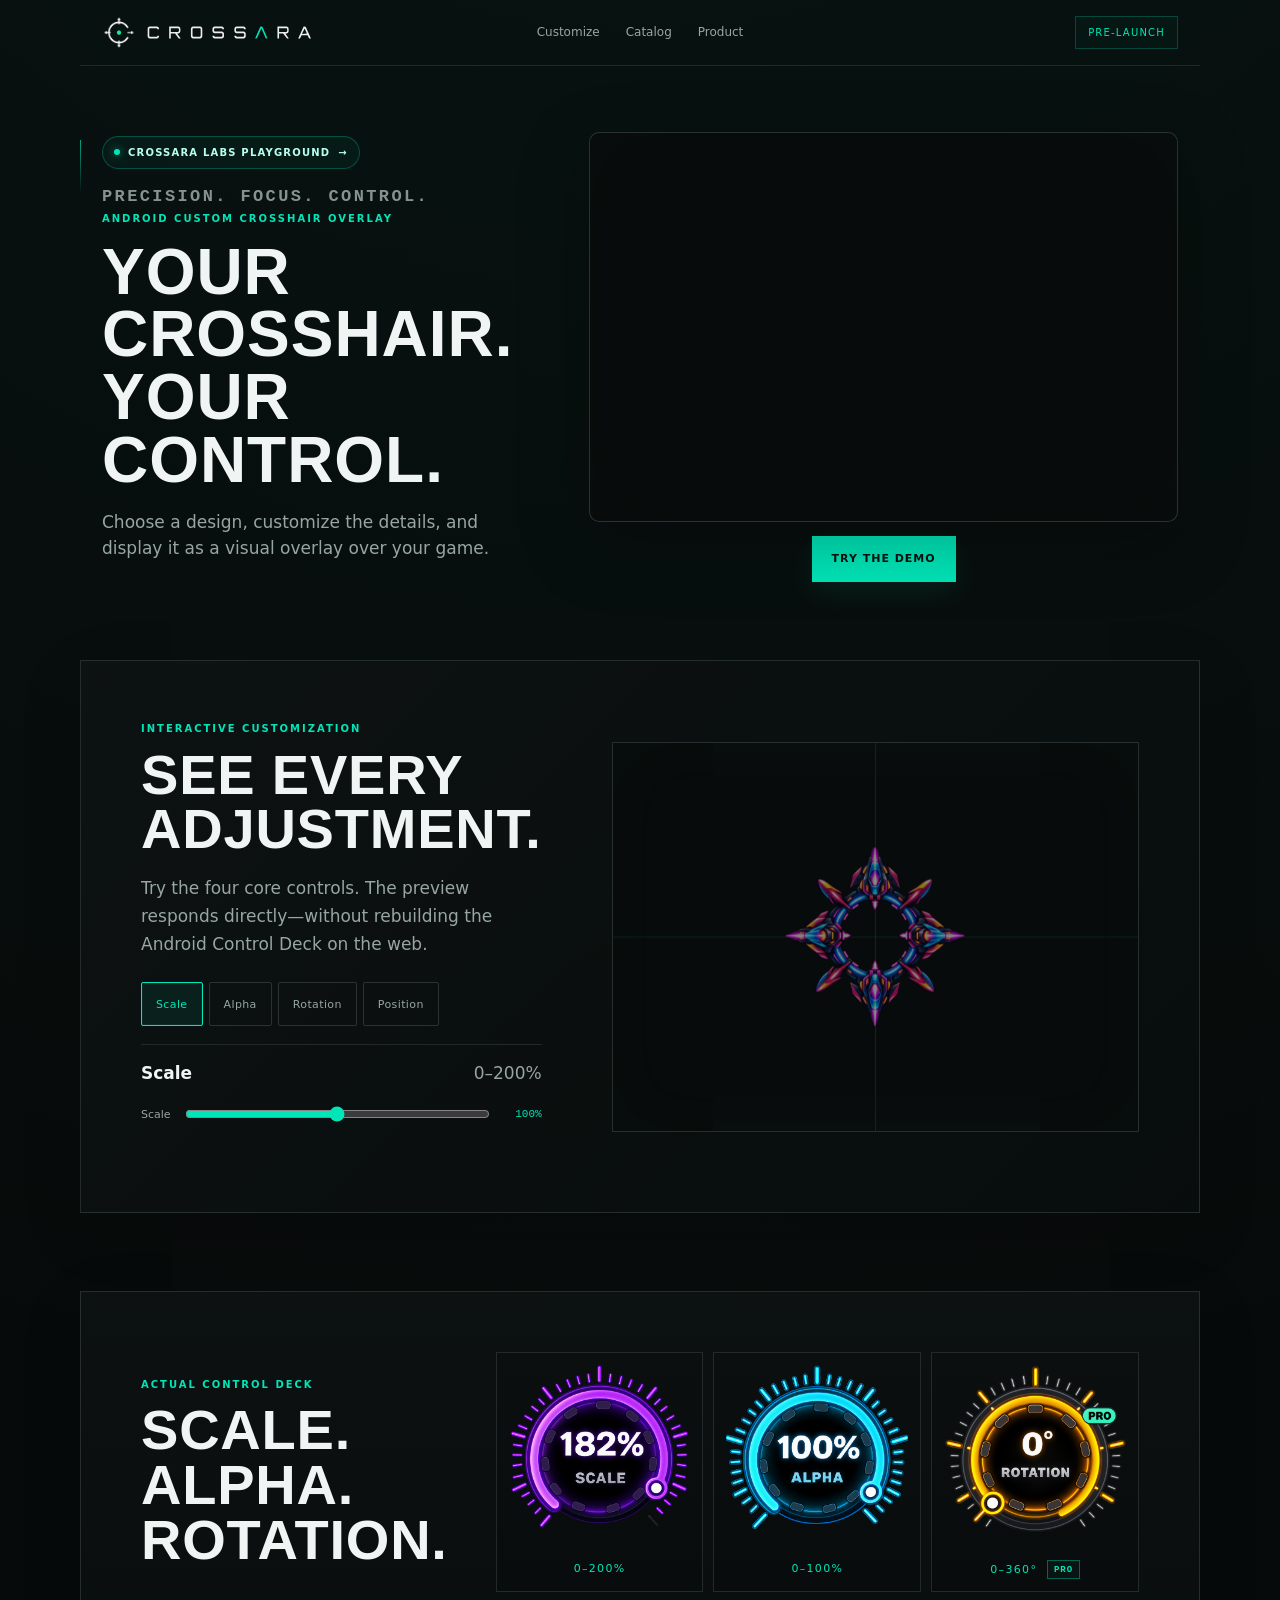
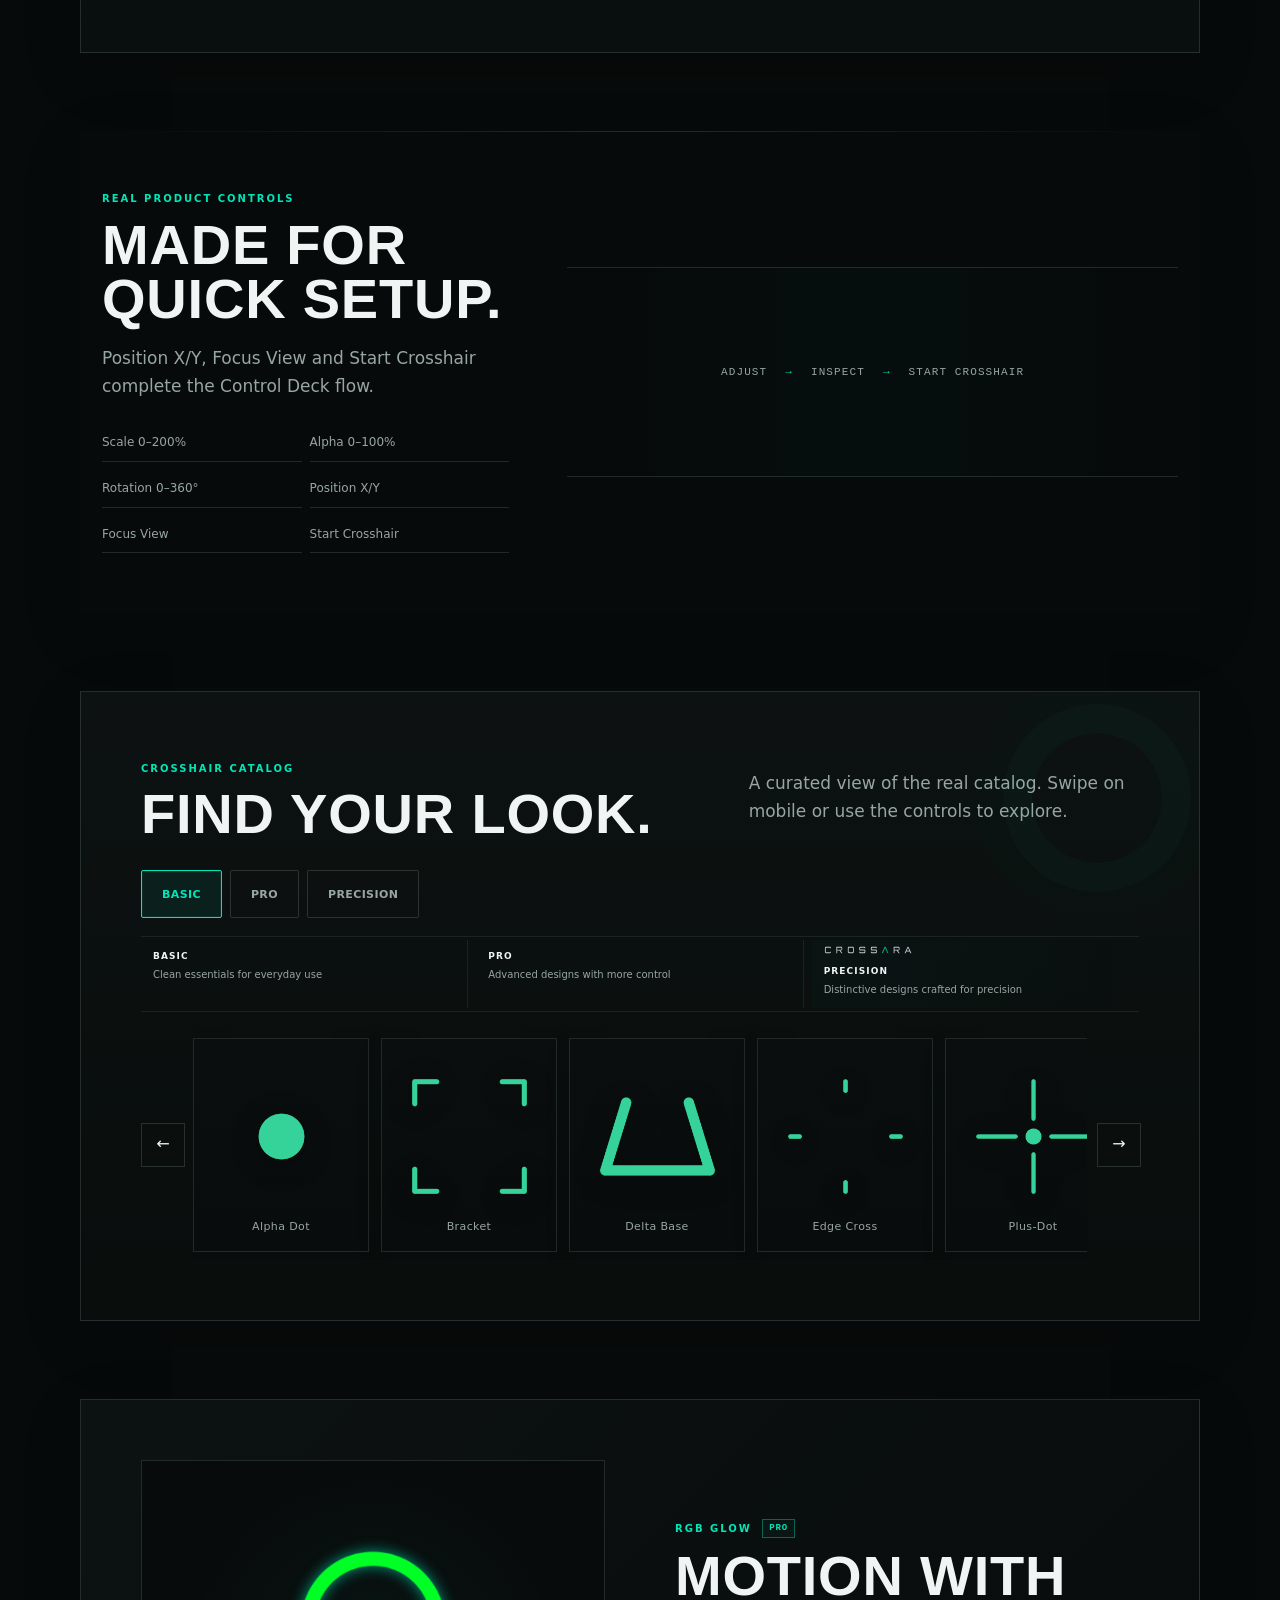
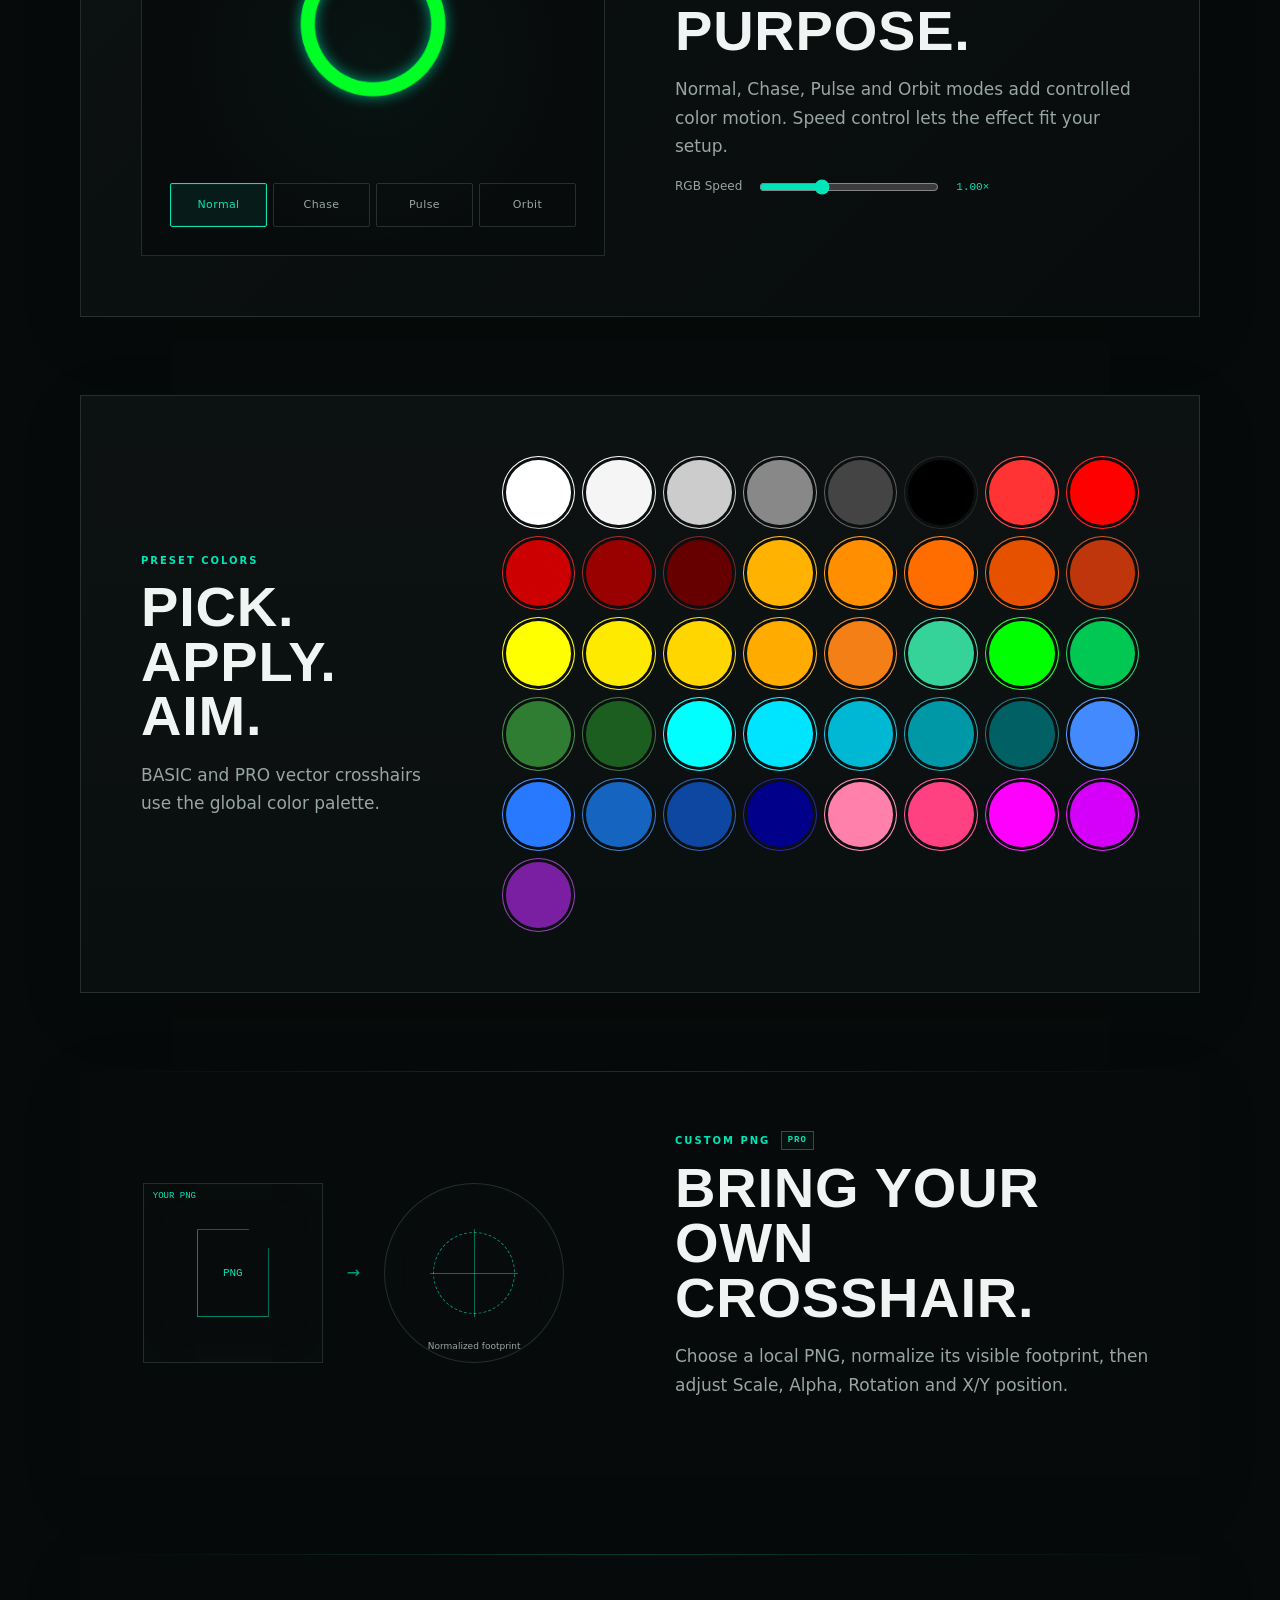
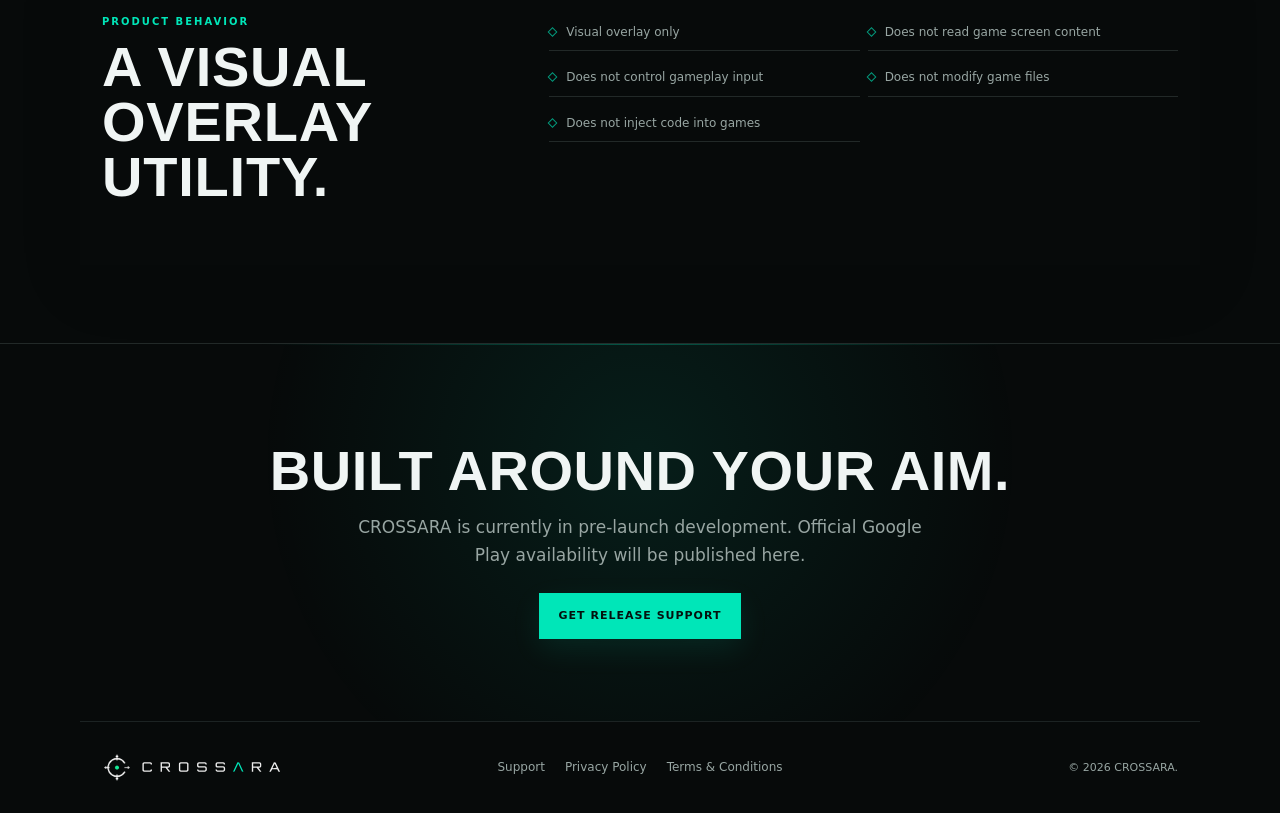
==== commit 71e6cb54: "Add CROSSARA Labs Playground entry to homepage" ====
--- a/index.html
+++ b/index.html
@@ -1,6 +1,6 @@
-<!doctype html><html lang="en"><head><meta charset="utf-8"><meta name="viewport" content="width=device-width,initial-scale=1"><meta name="description" content="CROSSARA is an Android custom crosshair overlay with BASIC, PRO and PRECISION designs, visual customization, RGB Glow and Custom PNG support."><meta name="theme-color" content="#070a0a"><meta property="og:title" content="CROSSARA — Custom crosshair overlay for Android"><meta property="og:description" content="Choose a crosshair. Customize it. Display it as an Android visual overlay."><meta property="og:type" content="website"><meta property="og:url" content="https://crossara.app/"><meta property="og:image" content="https://crossara.app/assets/crossara-og-1200x630.png"><link rel="canonical" href="https://crossara.app/"><link rel="icon" href="assets/crossara-favicon.svg" type="image/svg+xml"><link rel="apple-touch-icon" href="assets/crossara-favicon-180.png"><link rel="stylesheet" href="assets/site.css"><link rel="stylesheet" href="assets/final-polish.css?v=20260825-3"><style>.tier-guide .precision-tier{position:relative;padding-top:25px}.tier-guide .precision-tier .precision-mini-wordmark{position:absolute;top:6px;left:12px;width:88px;height:auto;opacity:.72;filter:none}.hero-product .brand-fall{border-radius:20%;opacity:.9;filter:drop-shadow(0 0 10px rgba(0,230,184,.16))}.f13{left:13%;--size:46px;--duration:30s;--delay:-16s}.f14{left:38%;--size:50px;--duration:27s;--delay:-8s}.f15{left:70%;--size:44px;--duration:32s;--delay:-21s}.f16{left:93%;--size:54px;--duration:29s;--delay:-12s}@media(max-width:600px){.tier-guide .precision-tier{padding-top:28px;align-items:baseline}.tier-guide .precision-tier .precision-mini-wordmark{top:6px;left:4px;width:82px}.f13{left:12%;--size:38px}.f14{left:58%;--size:40px}.f15,.f16{display:none}}@media(prefers-reduced-motion:reduce){.f13{top:72%;left:12%}.f14{top:14%;left:53%}.f15{top:70%;left:67%}.f16{top:18%;left:90%}}</style><script>if(location.pathname==='/index.html'){history.replaceState(null,'','/'+location.search+location.hash)}</script><script src="assets/site.js?v=20260825-2" defer></script><title>CROSSARA — Android Custom Crosshair Overlay</title></head><body>
+<!doctype html><html lang="en"><head><meta charset="utf-8"><meta name="viewport" content="width=device-width,initial-scale=1"><meta name="description" content="CROSSARA is an Android custom crosshair overlay with BASIC, PRO and PRECISION designs, visual customization, RGB Glow and Custom PNG support."><meta name="theme-color" content="#070a0a"><meta property="og:title" content="CROSSARA — Custom crosshair overlay for Android"><meta property="og:description" content="Choose a crosshair. Customize it. Display it as an Android visual overlay."><meta property="og:type" content="website"><meta property="og:url" content="https://crossara.app/"><meta property="og:image" content="https://crossara.app/assets/crossara-og-1200x630.png"><link rel="canonical" href="https://crossara.app/"><link rel="icon" href="assets/crossara-favicon.svg" type="image/svg+xml"><link rel="apple-touch-icon" href="assets/crossara-favicon-180.png"><link rel="stylesheet" href="assets/site.css"><link rel="stylesheet" href="assets/final-polish.css?v=20260825-3"><style>.tier-guide .precision-tier{position:relative;padding-top:25px}.tier-guide .precision-tier .precision-mini-wordmark{position:absolute;top:6px;left:12px;width:88px;height:auto;opacity:.72;filter:none}.hero-product .brand-fall{border-radius:20%;opacity:.9;filter:drop-shadow(0 0 10px rgba(0,230,184,.16))}.playground-entry{display:inline-flex;align-items:center;gap:8px;width:max-content;margin:0 0 18px;padding:8px 11px;border:1px solid rgba(0,230,184,.28);border-radius:999px;background:rgba(0,230,184,.045);color:#b8fff0;text-decoration:none;font-size:10px;font-weight:800;letter-spacing:.12em;text-transform:uppercase;transition:border-color .18s ease,background-color .18s ease,color .18s ease}.playground-entry:hover,.playground-entry:focus-visible{border-color:#00e6b8;background:rgba(0,230,184,.085);color:#fff}.playground-entry .playground-dot{width:6px;height:6px;border-radius:50%;background:#00e6b8;box-shadow:0 0 10px rgba(0,230,184,.7)}.f13{left:13%;--size:46px;--duration:30s;--delay:-16s}.f14{left:38%;--size:50px;--duration:27s;--delay:-8s}.f15{left:70%;--size:44px;--duration:32s;--delay:-21s}.f16{left:93%;--size:54px;--duration:29s;--delay:-12s}@media(max-width:600px){.tier-guide .precision-tier{padding-top:28px;align-items:baseline}.tier-guide .precision-tier .precision-mini-wordmark{top:6px;left:4px;width:82px}.playground-entry{margin-bottom:15px;padding:7px 10px;font-size:9px}.f13{left:12%;--size:38px}.f14{left:58%;--size:40px}.f15,.f16{display:none}}@media(prefers-reduced-motion:reduce){.f13{top:72%;left:12%}.f14{top:14%;left:53%}.f15{top:70%;left:67%}.f16{top:18%;left:90%}}</style><script>if(location.pathname==='/index.html'){history.replaceState(null,'','/'+location.search+location.hash)}</script><script src="assets/site.js?v=20260825-2" defer></script><title>CROSSARA — Android Custom Crosshair Overlay</title></head><body>
 <a class="skip-link" href="#main">Skip to content</a><header class="site-header"><a class="brand" href="/" aria-label="CROSSARA home"><img class="app-icon" src="assets/crossara-app-icon-512.png" alt=""><img src="assets/crossara-navbar-wordmark.svg" alt="CROSSARA"></a><nav aria-label="Main navigation"><a href="#demo">Customize</a><a href="#catalog">Catalog</a><a href="#proof">Product</a></nav><a class="header-cta" href="#release">Pre-launch</a></header>
-<main id="main"><section class="hero"><div class="hero-copy"><p class="brand-saying">Precision. Focus. Control.</p><p class="eyebrow">Android custom crosshair overlay</p><h1>Your crosshair.<br>Your control.</h1><p>Choose a design, customize the details, and display it as a visual overlay over your game.</p></div><div class="hero-product"><div class="falling-stage motion-region" aria-label="A calm showcase of CROSSARA BASIC, PRO and PRECISION crosshairs"><img class="fall f1" src="assets/catalog/basic-alpha-dot.png" alt="Alpha Dot"><img class="fall f2" src="assets/catalog/pro-aero-chevron.png" alt="Aero-Chevron"><img class="fall precision-fall f3" src="assets/showcase/precision-astra-256.png" alt="Astra"><img class="fall f4" src="assets/catalog/basic-bracket.png" alt="Bracket"><img class="fall f5" src="assets/catalog/pro-chrome-ring.png" alt="Chrome Ring"><img class="fall f6" src="assets/catalog/basic-edge-cross.png" alt="Edge Cross"><img class="fall precision-fall f7" src="assets/showcase/precision-arcus-256.png" alt="Arcus"><img class="fall f8" src="assets/catalog/pro-compass.png" alt="Compass"><img class="fall f9" src="assets/catalog/basic-plus-dot.png" alt="Plus-Dot"><img class="fall f10" src="assets/catalog/pro-diamond-flux.png" alt="Diamond Flux"><img class="fall precision-fall f11" src="assets/showcase/precision-pulse-256.png" alt="Pulse"><img class="fall f12" src="assets/catalog/basic-reflex-ring.png" alt="Reflex Ring"><img class="fall brand-fall f13" src="assets/crossara-app-icon-512.png" alt="CROSSARA logo"><img class="fall f14" src="assets/catalog/basic-alpha-dot.png" alt=""><img class="fall f15" src="assets/catalog/pro-compass.png" alt=""><img class="fall precision-fall f16" src="assets/showcase/precision-astra-256.png" alt=""></div><a class="button hero-demo" href="#demo">Try the demo</a></div></section>
+<main id="main"><section class="hero"><div class="hero-copy"><a class="playground-entry" href="playground.html"><span class="playground-dot" aria-hidden="true"></span><span>CROSSARA Labs Playground</span><span aria-hidden="true">→</span></a><p class="brand-saying">Precision. Focus. Control.</p><p class="eyebrow">Android custom crosshair overlay</p><h1>Your crosshair.<br>Your control.</h1><p>Choose a design, customize the details, and display it as a visual overlay over your game.</p></div><div class="hero-product"><div class="falling-stage motion-region" aria-label="A calm showcase of CROSSARA BASIC, PRO and PRECISION crosshairs"><img class="fall f1" src="assets/catalog/basic-alpha-dot.png" alt="Alpha Dot"><img class="fall f2" src="assets/catalog/pro-aero-chevron.png" alt="Aero-Chevron"><img class="fall precision-fall f3" src="assets/showcase/precision-astra-256.png" alt="Astra"><img class="fall f4" src="assets/catalog/basic-bracket.png" alt="Bracket"><img class="fall f5" src="assets/catalog/pro-chrome-ring.png" alt="Chrome Ring"><img class="fall f6" src="assets/catalog/basic-edge-cross.png" alt="Edge Cross"><img class="fall precision-fall f7" src="assets/showcase/precision-arcus-256.png" alt="Arcus"><img class="fall f8" src="assets/catalog/pro-compass.png" alt="Compass"><img class="fall f9" src="assets/catalog/basic-plus-dot.png" alt="Plus-Dot"><img class="fall f10" src="assets/catalog/pro-diamond-flux.png" alt="Diamond Flux"><img class="fall precision-fall f11" src="assets/showcase/precision-pulse-256.png" alt="Pulse"><img class="fall f12" src="assets/catalog/basic-reflex-ring.png" alt="Reflex Ring"><img class="fall brand-fall f13" src="assets/crossara-app-icon-512.png" alt="CROSSARA logo"><img class="fall f14" src="assets/catalog/basic-alpha-dot.png" alt=""><img class="fall f15" src="assets/catalog/pro-compass.png" alt=""><img class="fall precision-fall f16" src="assets/showcase/precision-astra-256.png" alt=""></div><a class="button hero-demo" href="#demo">Try the demo</a></div></section>
 
 <section class="demo section" id="demo"><div class="section-copy"><p class="eyebrow">Interactive customization</p><h2>See every adjustment.</h2><p>Try the four core controls. The preview responds directly—without rebuilding the Android Control Deck on the web.</p><div class="demo-tabs" role="tablist" aria-label="Customization controls"><button class="active" data-demo="scale" role="tab" aria-selected="true">Scale</button><button data-demo="alpha" role="tab" aria-selected="false">Alpha</button><button data-demo="rotation" role="tab" aria-selected="false">Rotation</button><button data-demo="position" role="tab" aria-selected="false">Position</button></div><p class="demo-readout" aria-live="polite"><strong>Scale</strong><span class="demo-readout-actions"><span class="demo-readout-value">100%</span><button class="position-reset" type="button" hidden>RESET</button></span></p><div class="demo-controls"><label data-control="scale"><span>Scale</span><input type="range" min="0" max="200" value="100" aria-label="Crosshair scale"><output>100%</output></label><label data-control="alpha" hidden><span>Alpha</span><input type="range" min="0" max="100" value="50" aria-label="Crosshair alpha"><output>50%</output></label><label data-control="rotation" hidden><span>Rotation</span><input type="range" min="0" max="360" value="0" aria-label="Crosshair rotation"><output>0°</output></label><div class="position-controls" data-control="position" hidden aria-label="Crosshair position controls"><button data-move="up" aria-label="Move crosshair up">↑</button><button data-move="left" aria-label="Move crosshair left">←</button><button data-move="down" aria-label="Move crosshair down">↓</button><button data-move="right" aria-label="Move crosshair right">→</button></div></div></div><div class="demo-stage"><div class="demo-axis"></div><img id="demo-crosshair" src="assets/product/astra.png" alt="Astra crosshair customization preview"></div></section>
 
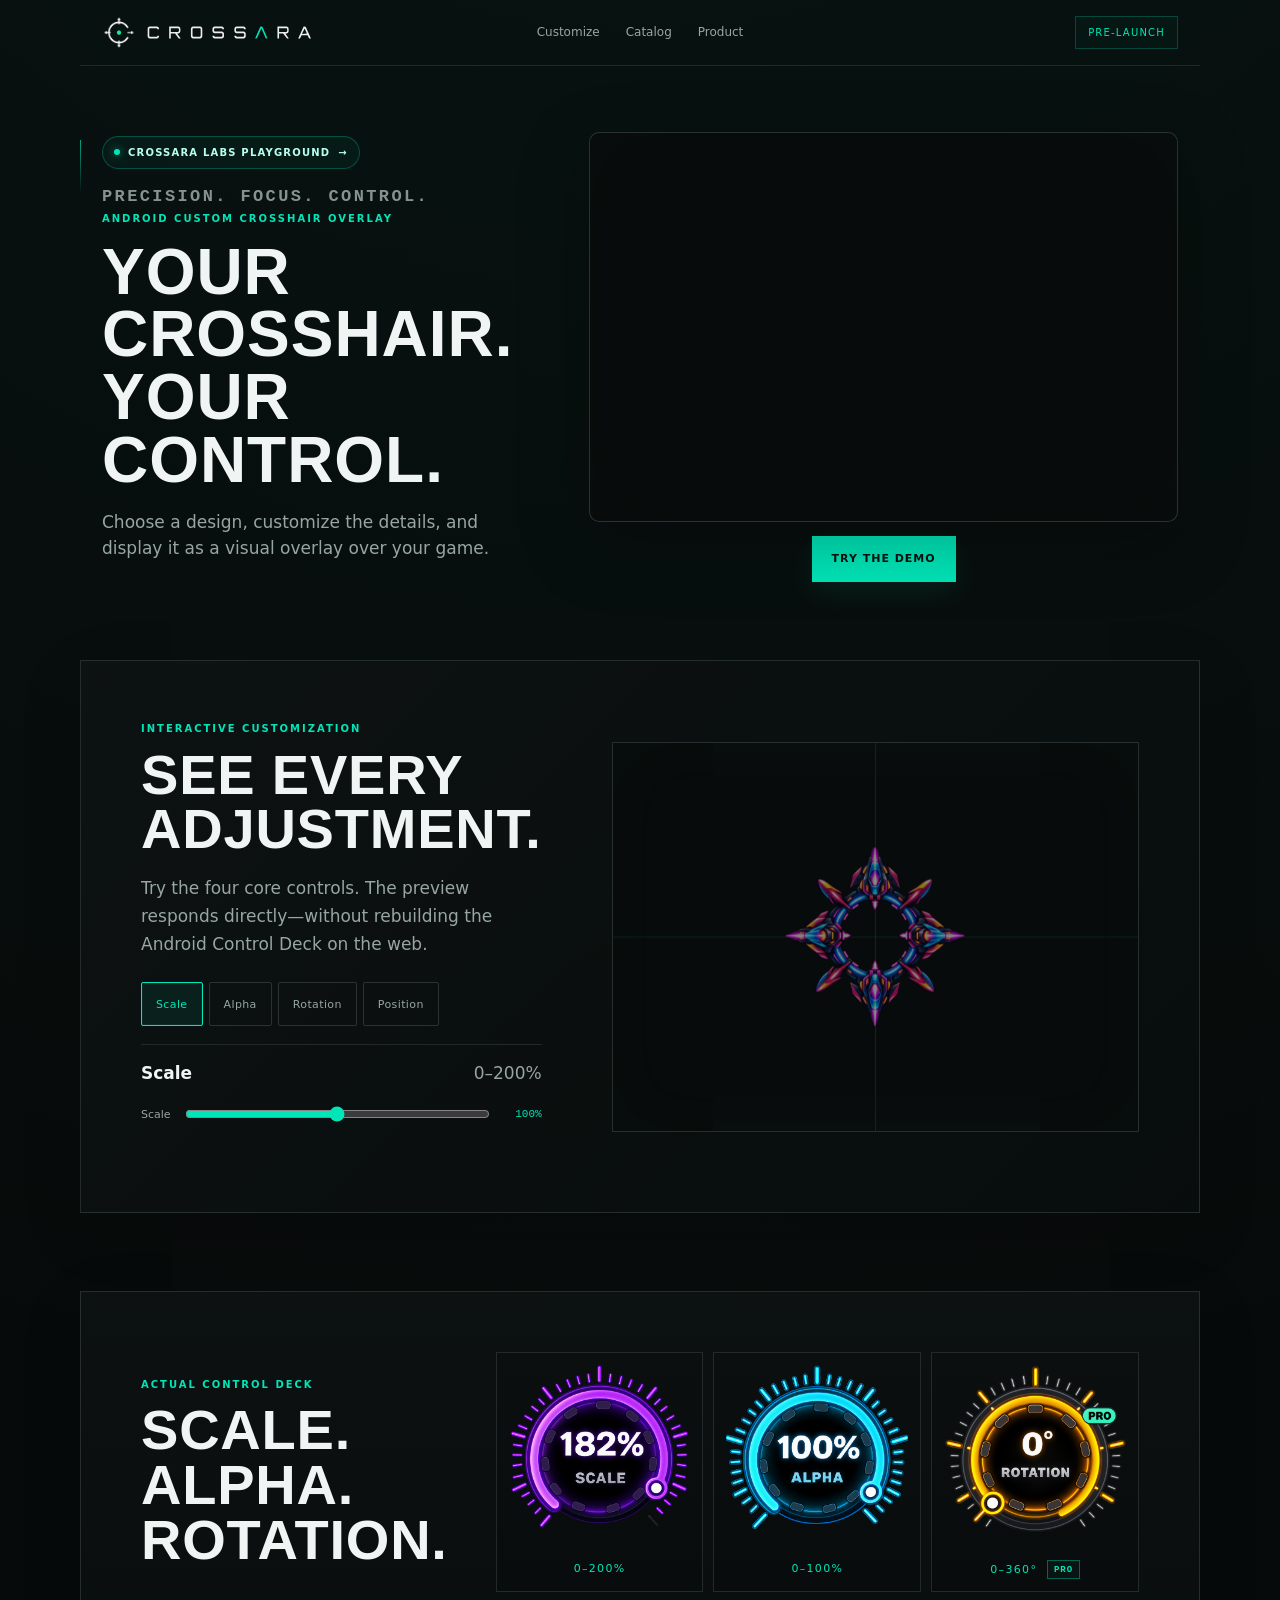
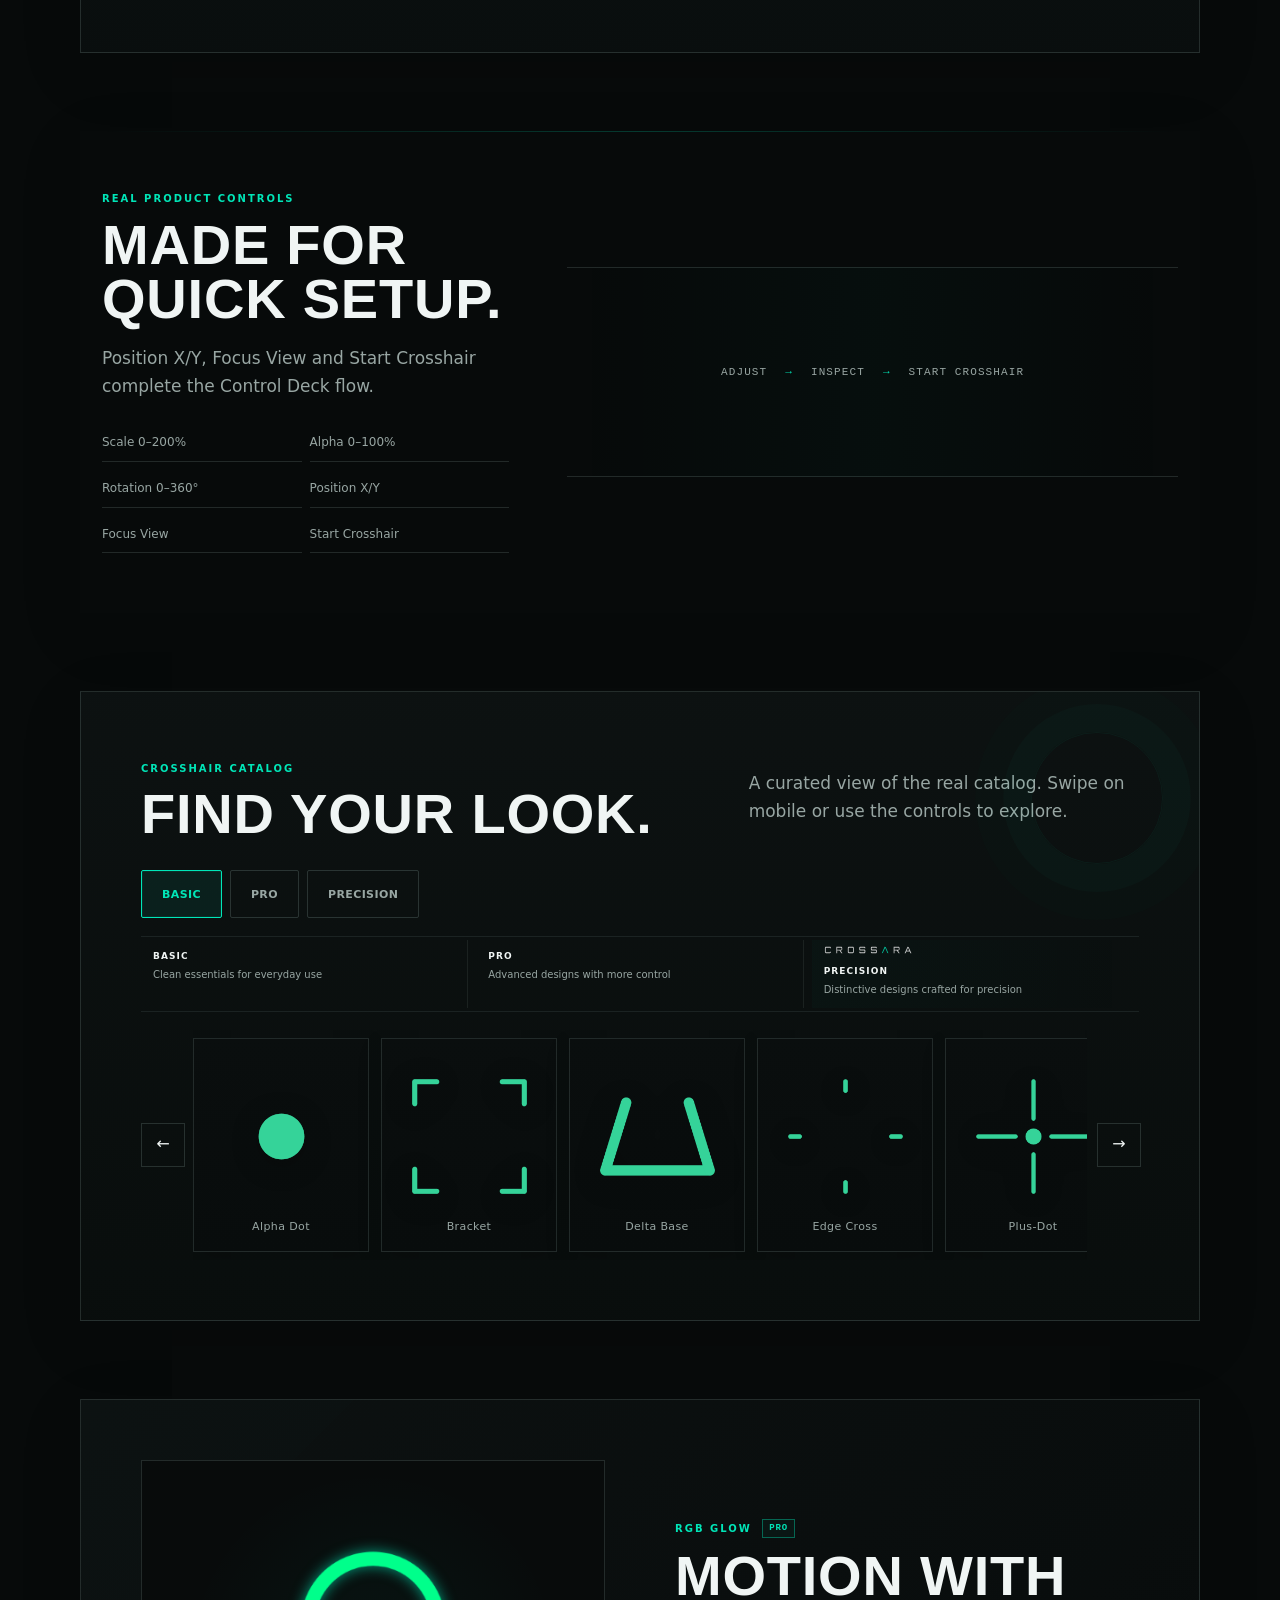
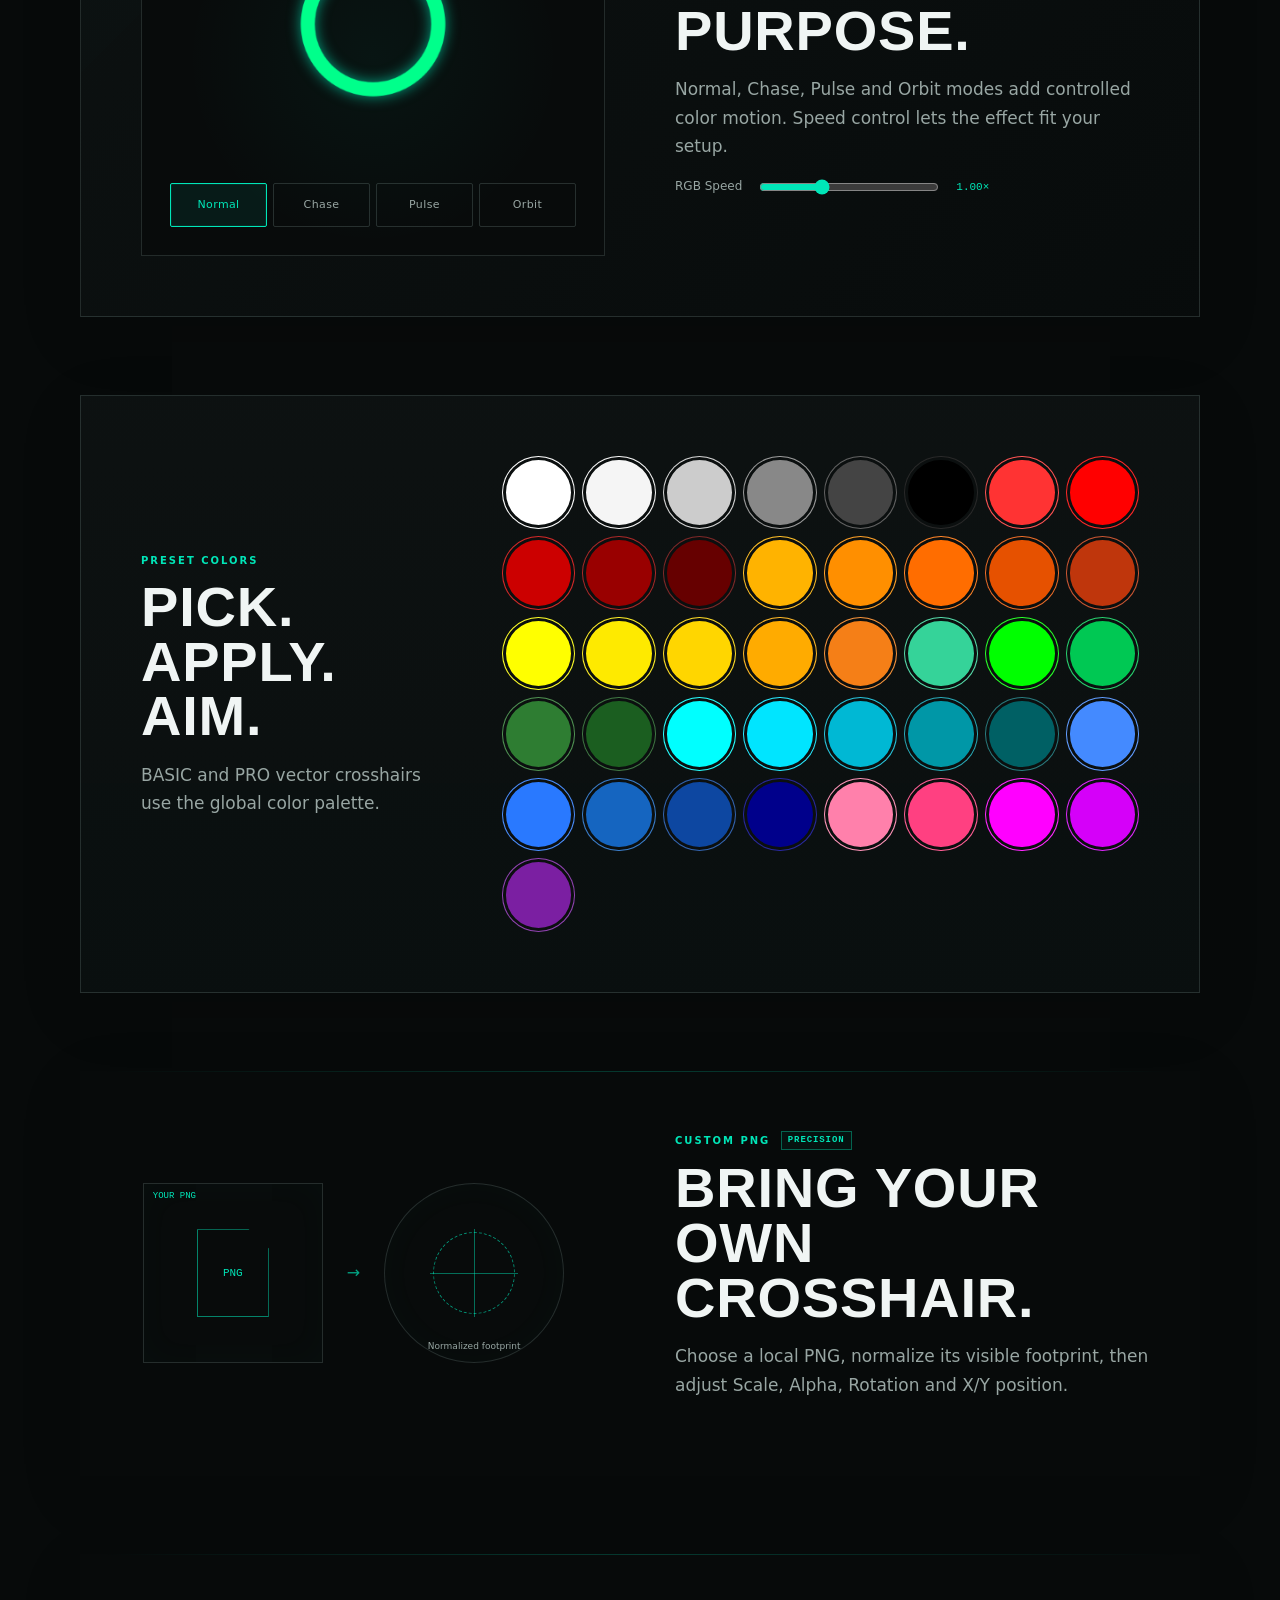
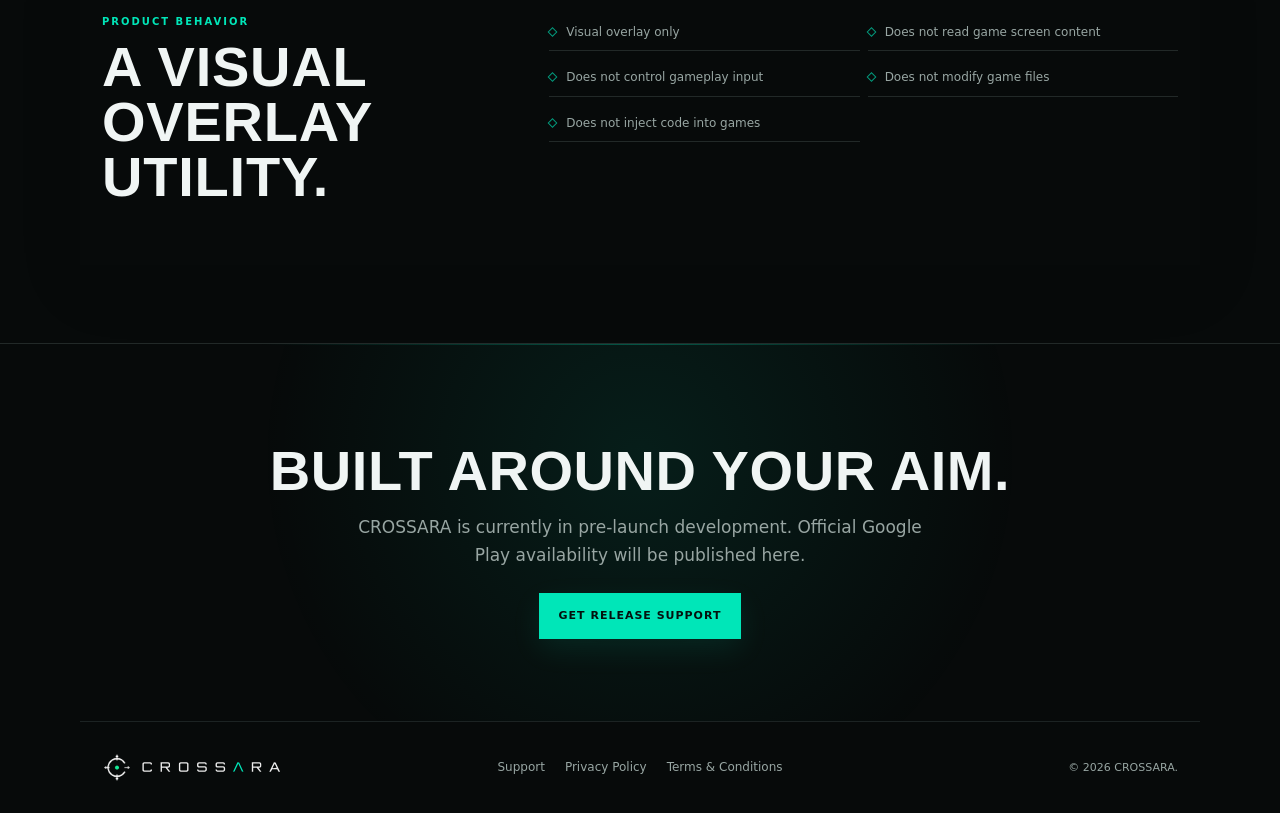
==== commit 96bcd570: "Align public tier copy with PLUS and ULTIMATE" ====
--- a/index.html
+++ b/index.html
@@ -14,8 +14,8 @@
 
 <section class="palette section"><div class="section-copy"><p class="eyebrow">Preset Colors</p><h2>Pick. Apply. Aim.</h2><p>BASIC and PRO vector crosshairs use the global color palette.</p></div><div class="palette-grid" aria-label="CROSSARA preset color palette"></div></section>
 
-<section class="custom section"><div class="custom-visual"><div class="png-frame"><span>YOUR PNG</span><div class="png-file" aria-hidden="true">PNG</div></div><span class="transfer">→</span><div class="overlay-frame"><div class="footprint" aria-hidden="true"></div><span>Normalized footprint</span></div></div><div class="section-copy"><p class="eyebrow">Custom PNG <span class="tier-badge">PRO</span></p><h2>Bring your own crosshair.</h2><p>Choose a local PNG, normalize its visible footprint, then adjust Scale, Alpha, Rotation and X/Y position.</p></div></section>
+<section class="custom section"><div class="custom-visual"><div class="png-frame"><span>YOUR PNG</span><div class="png-file" aria-hidden="true">PNG</div></div><span class="transfer">→</span><div class="overlay-frame"><div class="footprint" aria-hidden="true"></div><span>Normalized footprint</span></div></div><div class="section-copy"><p class="eyebrow">Custom PNG <span class="tier-badge">PRECISION</span></p><h2>Bring your own crosshair.</h2><p>Choose a local PNG, normalize its visible footprint, then adjust Scale, Alpha, Rotation and X/Y position.</p></div></section>
 
 <section class="trust section"><div><p class="eyebrow">Product behavior</p><h2>A visual overlay utility.</h2></div><ul><li>Visual overlay only</li><li>Does not read game screen content</li><li>Does not control gameplay input</li><li>Does not modify game files</li><li>Does not inject code into games</li></ul></section>
 <section class="release" id="release"><h2>Built around your aim.</h2><p>CROSSARA is currently in pre-launch development. Official Google Play availability will be published here.</p><a class="button" href="support.html">Get release support</a></section></main>
-<footer class="site-footer"><a class="footer-brand" href="/" aria-label="CROSSARA home"><img class="app-icon" src="assets/crossara-app-icon-512.png" alt=""><img src="assets/crossara-navbar-wordmark.svg" alt="CROSSARA"></a><div><a href="support.html">Support</a><a href="privacy.html">Privacy Policy</a><a href="terms.html">Terms &amp; Conditions</a></div><p>© 2026 CROSSARA.</p></footer></body></html>+<footer class="site-footer"><a class="footer-brand" href="/" aria-label="CROSSARA home"><img class="app-icon" src="assets/crossara-app-icon-512.png" alt=""><img src="assets/crossara-navbar-wordmark.svg" alt="CROSSARA"></a><div><a href="support.html">Support</a><a href="privacy.html">Privacy Policy</a><a href="terms.html">Terms &amp; Conditions</a></div><p>© 2026 CROSSARA.</p></footer></body></html>
